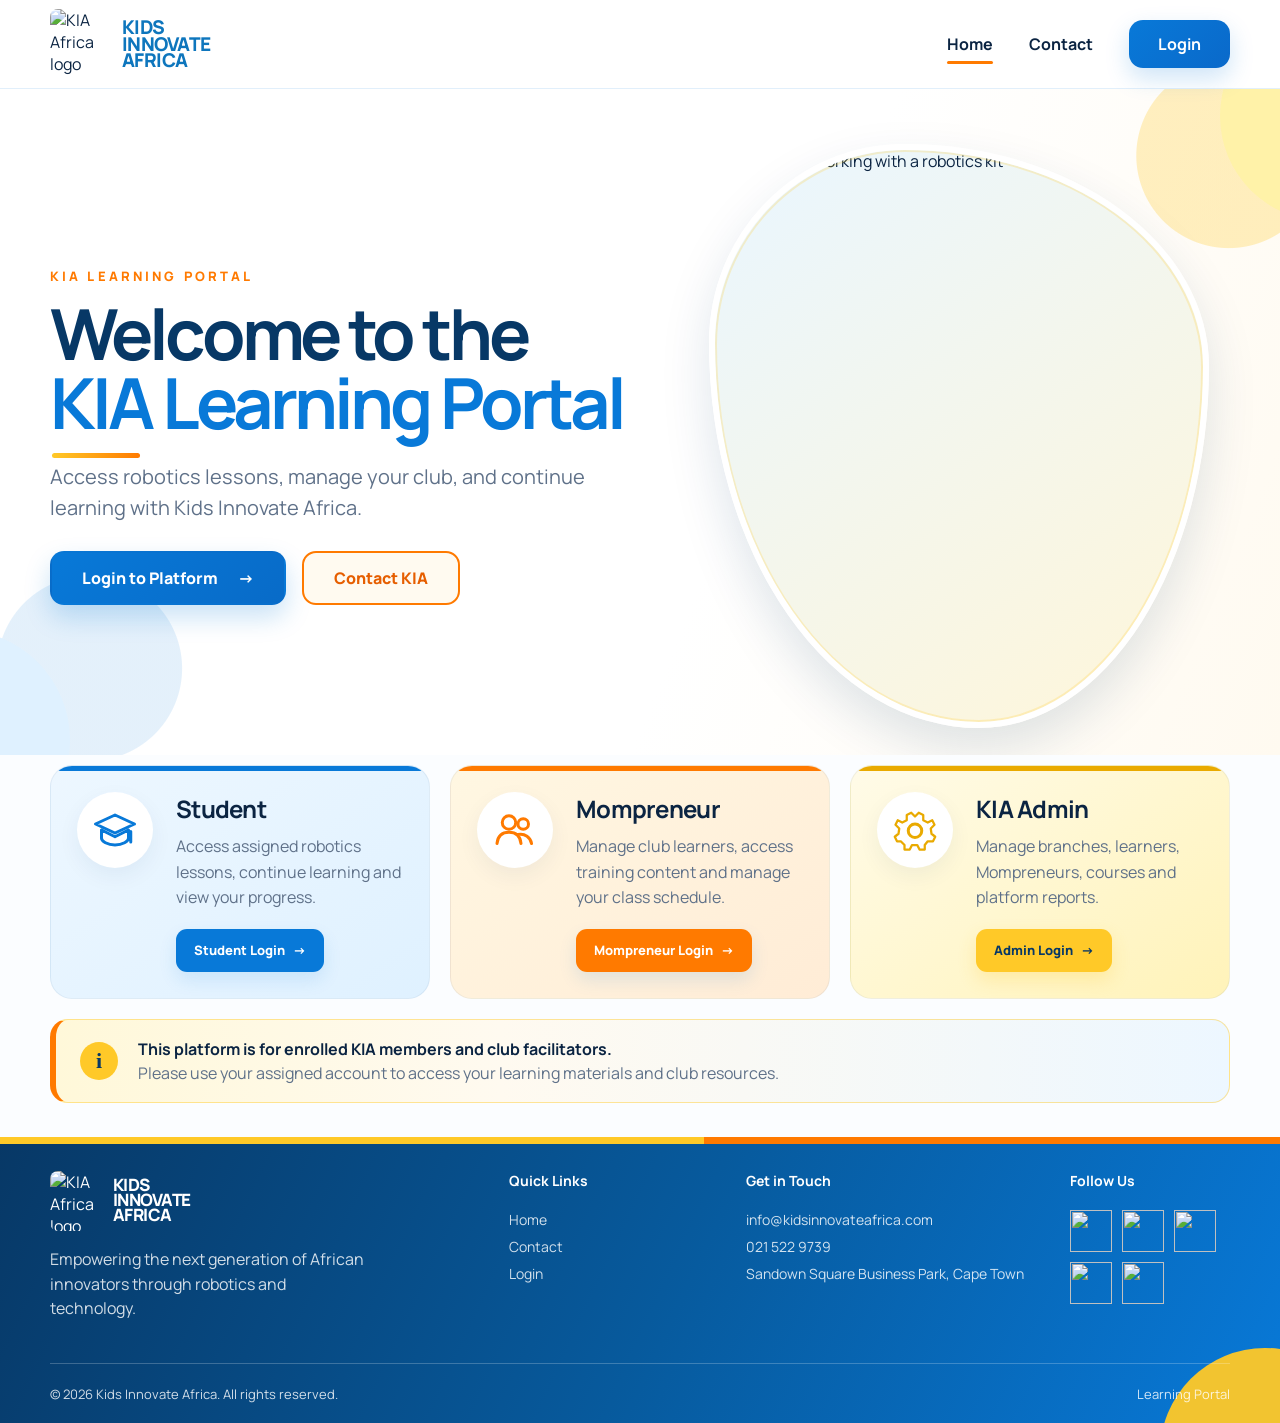
==== index.html @ efd43984 "Initial KIA Learning Portal" ====
<!DOCTYPE html>
<html lang="en">
<head>
  <meta charset="UTF-8" />
  <meta name="viewport" content="width=device-width, initial-scale=1.0" />
  <meta name="description" content="Kids Innovate Africa Learning Portal for enrolled learners, Mompreneurs and KIA administrators." />
  <title>KIA Learning Portal</title>
  <link rel="icon" href="assets/kia-mark.png" type="image/png" />
  <link rel="preconnect" href="https://fonts.googleapis.com" />
  <link rel="preconnect" href="https://fonts.gstatic.com" crossorigin />
  <link href="https://fonts.googleapis.com/css2?family=Manrope:wght@400;500;600;700;800&display=swap" rel="stylesheet" />
  <link rel="stylesheet" href="styles.css" />
</head>
<body>
  <header class="site-header">
    <div class="container header-inner">
      <a class="brand" href="index.html" aria-label="Kids Innovate Africa Learning Portal home">
        <img src="assets/kia-mark.png" alt="KIA Africa logo" class="brand-mark" />
        <div class="brand-copy" aria-hidden="true">
          <span>KIDS</span>
          <span>INNOVATE</span>
          <span>AFRICA</span>
        </div>
      </a>

      <nav class="desktop-nav" aria-label="Primary navigation">
        <a class="active" href="index.html">Home</a>
        <a href="contact.html">Contact</a>
        <a class="nav-login" href="login.html">Login</a>
      </nav>

      <button class="menu-button" type="button" aria-label="Open menu" aria-expanded="false" aria-controls="mobile-nav">
        <span></span><span></span><span></span>
      </button>
    </div>
    <nav id="mobile-nav" class="mobile-nav" aria-label="Mobile navigation">
      <a class="active" href="index.html">Home</a>
      <a href="contact.html">Contact</a>
      <a href="login.html">Login</a>
    </nav>
  </header>

  <main>
    <section class="hero">
      <div class="hero-decoration hero-decoration-left" aria-hidden="true"></div>
      <div class="hero-decoration hero-decoration-right" aria-hidden="true"></div>
      <div class="container hero-grid">
        <div class="hero-copy">
          <p class="eyebrow">KIA LEARNING PORTAL</p>
          <h1>Welcome to the<br /><span>KIA Learning Portal</span></h1>
          <p class="hero-text">Access robotics lessons, manage your club, and continue learning with Kids Innovate Africa.</p>
          <div class="hero-actions">
            <a class="button button-primary" href="login.html">Login to Platform <span aria-hidden="true">→</span></a>
            <a class="button button-secondary" href="contact.html">Contact KIA</a>
          </div>
        </div>

        <div class="hero-visual">
          <div class="bubble-frame">
            <img src="assets/robotics-student.jpg" alt="KIA learner working with a robotics kit" />
          </div>
          <span class="dot dot-orange" aria-hidden="true"></span>
          <span class="dot dot-blue" aria-hidden="true"></span>
          <span class="dot dot-yellow" aria-hidden="true"></span>
        </div>
      </div>
    </section>

    <section class="roles" aria-labelledby="roles-title">
      <div class="container">
        <h2 id="roles-title" class="sr-only">Portal user roles</h2>
        <div class="role-grid">
          <article class="role-card student-card">
            <div class="role-icon role-icon-blue" aria-hidden="true">
              <svg viewBox="0 0 64 64" role="img"><path d="M6 24 32 12l26 12-26 12L6 24Zm8 8v11c0 4 8 9 18 9s18-5 18-9V32L32 41 14 32Zm39 2v14" fill="none" stroke="currentColor" stroke-width="4" stroke-linecap="round" stroke-linejoin="round"/></svg>
            </div>
            <div class="role-content">
              <h3>Student</h3>
              <p>Access assigned robotics lessons, continue learning and view your progress.</p>
              <a class="role-login role-login-blue" href="login.html?role=student">Student Login <span aria-hidden="true">→</span></a>
            </div>
          </article>

          <article class="role-card mom-card">
            <div class="role-icon role-icon-orange" aria-hidden="true">
              <svg viewBox="0 0 64 64" role="img"><circle cx="24" cy="22" r="9" fill="none" stroke="currentColor" stroke-width="4"/><circle cx="43" cy="24" r="7" fill="none" stroke="currentColor" stroke-width="4"/><path d="M8 50c1-10 7-15 16-15s15 5 16 15M36 38c9-2 17 4 18 12" fill="none" stroke="currentColor" stroke-width="4" stroke-linecap="round"/></svg>
            </div>
            <div class="role-content">
              <h3>Mompreneur</h3>
              <p>Manage club learners, access training content and manage your class schedule.</p>
              <a class="role-login role-login-orange" href="login.html?role=mompreneur">Mompreneur Login <span aria-hidden="true">→</span></a>
            </div>
          </article>

          <article class="role-card admin-card">
            <div class="role-icon role-icon-orange" aria-hidden="true">
              <svg viewBox="0 0 64 64" role="img"><path d="M32 14 37 9l6 3v7l6 3 6-3 3 6-5 5 1 7 5 4-3 6h-7l-4 5v6h-7l-3-6h-7l-3 6h-7v-6l-5-5H8l-3-6 5-4 1-7-5-5 3-6 6 3 6-3v-7l6-3 5 5Z" fill="none" stroke="currentColor" stroke-width="3" stroke-linejoin="round"/><circle cx="32" cy="33" r="9" fill="none" stroke="currentColor" stroke-width="4"/></svg>
            </div>
            <div class="role-content">
              <h3>KIA Admin</h3>
              <p>Manage branches, learners, Mompreneurs, courses and platform reports.</p>
              <a class="role-login role-login-admin" href="login.html?role=admin">Admin Login <span aria-hidden="true">→</span></a>
            </div>
          </article>
        </div>

        <div class="member-notice">
          <div class="notice-icon" aria-hidden="true">i</div>
          <div>
            <strong>This platform is for enrolled KIA members and club facilitators.</strong>
            <p>Please use your assigned account to access your learning materials and club resources.</p>
          </div>
        </div>
      </div>
    </section>
  </main>

  <footer class="site-footer">
    <div class="container footer-main">
      <div class="footer-brand">
        <a class="brand footer-logo" href="index.html">
          <img src="assets/kia-mark.png" alt="KIA Africa logo" class="brand-mark" />
          <div class="brand-copy" aria-hidden="true"><span>KIDS</span><span>INNOVATE</span><span>AFRICA</span></div>
        </a>
        <p>Empowering the next generation of African innovators through robotics and technology.</p>
      </div>

      <div class="footer-links">
        <h3>Quick Links</h3>
        <a href="index.html">Home</a>
        <a href="contact.html">Contact</a>
        <a href="login.html">Login</a>
      </div>

      <div class="footer-contact">
        <h3>Get in Touch</h3>
        <a href="mailto:info@kidsinnovateafrica.com">info@kidsinnovateafrica.com</a>
        <a href="tel:+27215229739">021 522 9739</a>
        <span>Sandown Square Business Park, Cape Town</span>
      </div>

      <div class="footer-social">
        <h3>Follow Us</h3>
        <div class="social-row" aria-label="Social media links">
          <a href="https://za.linkedin.com/company/kids-innovate-africa" target="_blank" rel="noopener noreferrer" aria-label="Kids Innovate Africa on LinkedIn">
            <img src="assets/social-linkedin.png" alt="" />
          </a>
          <a href="https://wa.me/message/ZYOPFBRTSG5VO1" target="_blank" rel="noopener noreferrer" aria-label="Contact Kids Innovate Africa on WhatsApp">
            <img src="assets/social-whatsapp.png" alt="" />
          </a>
          <a href="https://www.instagram.com/kids_innovate_africa/" target="_blank" rel="noopener noreferrer" aria-label="Kids Innovate Africa on Instagram">
            <img src="assets/social-instagram.png" alt="" />
          </a>
          <a href="https://www.facebook.com/people/Kids-Innovate-Africa-kia/100064261230649/#" target="_blank" rel="noopener noreferrer" aria-label="Kids Innovate Africa on Facebook">
            <img src="assets/social-facebook.png" alt="" />
          </a>
          <a href="https://youtube.com/@kids-innovate-africa?si=BDtH3zlb8Wngm-6X" target="_blank" rel="noopener noreferrer" aria-label="Kids Innovate Africa on YouTube">
            <img src="assets/social-youtube.png" alt="" />
          </a>
        </div>
      </div>
    </div>
    <div class="container footer-bottom">
      <span>© 2026 Kids Innovate Africa. All rights reserved.</span>
      <span>Learning Portal</span>
    </div>
  </footer>

  <script src="script.js"></script>
</body>
</html>
---- styles.css ----
:root {
  --blue: #0879d8;
  --blue-dark: #063865;
  --blue-deep: #0b2f55;
  --blue-soft: #edf7ff;
  --yellow: #ffc928;
  --yellow-soft: #fff8dc;
  --orange: #ff7a00;
  --orange-soft: #fff0e4;
  --text: #0b2442;
  --muted: #5f7189;
  --line: #dce8f3;
  --white: #ffffff;
  --page: #fbfdff;
  --shadow: 0 14px 38px rgba(6, 56, 101, 0.10);
  --radius-lg: 28px;
  --radius-md: 22px;
}

* { box-sizing: border-box; }
html { scroll-behavior: smooth; }
body {
  margin: 0;
  font-family: "Manrope", system-ui, sans-serif;
  color: var(--text);
  background: var(--page);
  -webkit-font-smoothing: antialiased;
}
a { color: inherit; text-decoration: none; }
img { max-width: 100%; display: block; }
button, input { font: inherit; }
.container { width: min(1180px, calc(100% - 48px)); margin-inline: auto; }
.sr-only { position: absolute; width: 1px; height: 1px; padding: 0; margin: -1px; overflow: hidden; clip: rect(0, 0, 0, 0); white-space: nowrap; border: 0; }

.site-header {
  position: sticky;
  top: 0;
  z-index: 20;
  background: rgba(255,255,255,.96);
  border-bottom: 1px solid rgba(8,121,216,.12);
  backdrop-filter: blur(16px);
}
.header-inner { min-height: 88px; display: flex; align-items: center; justify-content: space-between; gap: 28px; }
.brand { display: inline-flex; align-items: center; gap: 13px; min-width: 0; }
.brand-mark { width: 59px; height: 70px; object-fit: cover; border-radius: 8px; }
.brand-copy { display: grid; line-height: .88; font-weight: 800; font-size: 19px; color: #0e76bd; letter-spacing: -.03em; }
.desktop-nav { display: flex; align-items: center; gap: 36px; font-weight: 700; }
.desktop-nav a:not(.nav-login) { position: relative; padding: 12px 0; }
.desktop-nav a:not(.nav-login)::after { content: ""; position: absolute; left: 0; right: 0; bottom: 3px; height: 3px; background: var(--blue); transform: scaleX(0); border-radius: 10px; transition: .2s ease; }
.desktop-nav a.active::after, .desktop-nav a:hover::after { transform: scaleX(1); }
.nav-login { color: white; background: var(--blue); padding: 13px 29px; border-radius: 14px; box-shadow: 0 10px 22px rgba(8,121,216,.18); }
.menu-button { display: none; width: 44px; height: 44px; border: 0; background: transparent; padding: 7px; cursor: pointer; }
.menu-button span { display: block; height: 3px; background: var(--blue); margin: 6px 0; border-radius: 10px; transition: .2s; }
.mobile-nav { display: none; }

.hero { position: relative; overflow: hidden; padding: 50px 0 18px; background: linear-gradient(110deg, #fff 0%, #fff 60%, #f6fbff 100%); }
.hero-grid { display: grid; grid-template-columns: 1.04fr .96fr; align-items: center; gap: 68px; min-height: 430px; }
.eyebrow { margin: 0 0 14px; color: var(--blue); font-size: 13px; font-weight: 800; letter-spacing: .24em; }
.hero h1, .page-hero h1, .login-message h1 { margin: 0; font-size: clamp(42px, 5.5vw, 72px); line-height: .98; letter-spacing: -.055em; color: var(--blue-dark); }
.hero h1 span, .page-hero h1 span, .login-message h1 span { color: var(--blue); }
.hero-text { max-width: 610px; font-size: 20px; line-height: 1.55; color: var(--muted); margin: 24px 0 0; }
.hero-actions { display: flex; flex-wrap: wrap; gap: 16px; margin-top: 28px; }
.button { min-height: 54px; display: inline-flex; align-items: center; justify-content: center; gap: 20px; padding: 0 30px; border-radius: 14px; font-weight: 800; border: 2px solid transparent; transition: transform .18s ease, box-shadow .18s ease, background .18s ease; cursor: pointer; }
.button:hover { transform: translateY(-2px); }
.button-primary { background: linear-gradient(135deg, var(--blue), #056bce); color: white; box-shadow: 0 12px 26px rgba(8,121,216,.22); }
.button-secondary { background: white; color: var(--blue); border-color: var(--blue); }
.hero-visual { position: relative; min-height: 390px; display: grid; place-items: center; }
.bubble-frame {
  width: 100%;
  height: 390px;
  overflow: hidden;
  position: relative;
  isolation: isolate;
  clip-path: polygon(13% 8%, 35% 2%, 54% 8%, 70% 1%, 88% 10%, 97% 27%, 94% 48%, 88% 65%, 91% 80%, 79% 94%, 59% 99%, 43% 95%, 27% 99%, 13% 90%, 6% 72%, 0 56%, 5% 38%, 5% 22%);
  background: #dfeef8;
}
.bubble-frame::after { content: ""; position: absolute; inset: 0; box-shadow: inset 0 0 0 1px rgba(255,255,255,.7); pointer-events: none; }
.bubble-frame img { width: 100%; height: 100%; object-fit: cover; object-position: 50% 42%; }
.dot { position: absolute; border-radius: 50%; z-index: -1; }
.dot-orange { width: 44px; height: 44px; background: #ffd0a7; left: -18px; top: 60px; }
.dot-blue { width: 80px; height: 80px; background: #eef7ff; left: -72px; bottom: 26px; }
.dot-yellow { width: 190px; height: 190px; background: #fff2a8; right: -130px; top: -72px; }
.hero-decoration { position: absolute; border-radius: 50%; pointer-events: none; }
.hero-decoration-left { width: 220px; height: 220px; background: #dff1ff; left: -150px; bottom: -95px; }
.hero-decoration-right { width: 210px; height: 210px; background: #fff2a8; right: -150px; top: -78px; }

.roles { padding: 10px 0 34px; }
.role-grid { display: grid; grid-template-columns: repeat(3, 1fr); gap: 18px; }
.role-card { min-height: 160px; border-radius: var(--radius-md); padding: 28px; display: flex; align-items: center; gap: 23px; border: 1px solid rgba(8,121,216,.04); }
.student-card { background: linear-gradient(135deg, #eff8ff, #e7f4ff); }
.mom-card { background: linear-gradient(135deg, #fff8e6, #fff1dc); }
.admin-card { background: linear-gradient(135deg, #fff4ec, #fff0e5); }
.role-icon { flex: 0 0 90px; width: 90px; height: 90px; border-radius: 50%; display: grid; place-items: center; background: white; box-shadow: 0 8px 22px rgba(6,56,101,.06); }
.role-icon svg { width: 48px; height: 48px; }
.role-icon-blue { color: var(--blue); }
.role-icon-orange { color: var(--orange); }
.role-card h3 { margin: 0 0 9px; font-size: 24px; letter-spacing: -.03em; }
.role-card p { margin: 0; color: var(--muted); line-height: 1.6; }
.member-notice { margin-top: 20px; padding: 18px 24px; display: flex; gap: 20px; align-items: center; background: linear-gradient(90deg, #edf8ff, #f7fbff); border-radius: 18px; border: 1px solid #e2eff9; }
.notice-icon { flex: 0 0 38px; width: 38px; height: 38px; border-radius: 50%; display: grid; place-items: center; background: var(--blue); color: white; font-weight: 800; font-family: Georgia, serif; font-size: 22px; }
.member-notice strong { display: block; margin-bottom: 2px; }
.member-notice p { margin: 0; color: var(--muted); }

.site-footer { border-top: 1px solid var(--line); background: white; }
.footer-main { display: grid; grid-template-columns: 1.7fr .8fr 1.15fr .65fr; gap: 40px; padding: 34px 0 26px; }
.footer-brand p { max-width: 320px; color: var(--muted); line-height: 1.55; }
.footer-logo .brand-mark { width: 50px; height: 60px; }
.footer-logo .brand-copy { font-size: 17px; }
.site-footer h3 { font-size: 14px; margin: 0 0 12px; color: var(--blue-dark); }
.footer-links, .footer-contact, .footer-social { display: flex; flex-direction: column; gap: 8px; color: var(--muted); font-size: 14px; }
.footer-links a:hover, .footer-contact a:hover { color: var(--blue); }
.social-row { display: flex; align-items: center; gap: 10px; flex-wrap: wrap; }
.social-row a {
  width: 42px;
  height: 42px;
  border-radius: 50%;
  display: grid;
  place-items: center;
  background: transparent;
  transition: transform .18s ease, opacity .18s ease;
}
.social-row a:hover { transform: translateY(-2px); opacity: .9; }
.social-row img { width: 42px; height: 42px; display: block; object-fit: contain; }
.footer-bottom { min-height: 60px; border-top: 1px solid var(--line); display: flex; align-items: center; justify-content: space-between; gap: 18px; color: #6d7f93; font-size: 13px; }
.simple-footer { margin-top: 60px; }

.page-main { min-height: calc(100vh - 230px); }
.page-hero { padding: 72px 0 28px; text-align: center; }
.page-hero h1 { font-size: clamp(44px, 6vw, 70px); }
.page-hero p:last-child { max-width: 650px; margin: 22px auto 0; color: var(--muted); font-size: 18px; line-height: 1.6; }
.contact-grid { display: grid; grid-template-columns: repeat(3, 1fr); gap: 20px; padding-top: 20px; }
.contact-card { padding: 30px; border-radius: 22px; background: white; border: 1px solid var(--line); box-shadow: 0 12px 30px rgba(6,56,101,.05); }
.contact-kicker { display: inline-flex; padding: 6px 10px; border-radius: 999px; background: var(--blue-soft); color: var(--blue); font-size: 12px; font-weight: 800; text-transform: uppercase; letter-spacing: .08em; }
.contact-card h2 { margin: 15px 0 8px; font-size: 22px; }
.contact-card p { color: var(--muted); line-height: 1.65; min-height: 54px; }
.contact-card a { color: var(--blue); font-weight: 800; }
.contact-note { margin-top: 24px; background: linear-gradient(135deg, #edf8ff, #fff8e7); border-radius: 24px; padding: 28px; }
.contact-note p { color: var(--muted); max-width: 760px; line-height: 1.6; }
.contact-note .button { margin-top: 5px; }

.login-body { background: linear-gradient(135deg, #f8fcff, #fffaf0); }
.login-main { min-height: calc(100vh - 148px); display: grid; place-items: center; padding: 60px 24px; }
.login-shell { width: min(1080px, 100%); display: grid; grid-template-columns: 1fr .82fr; overflow: hidden; background: white; border-radius: 30px; box-shadow: var(--shadow); border: 1px solid rgba(8,121,216,.08); }
.login-message { padding: 58px; background: linear-gradient(145deg, #eaf7ff, #fff7df); display: flex; flex-direction: column; justify-content: center; }
.login-message h1 { font-size: clamp(38px, 4.5vw, 58px); }
.login-message > p:not(.eyebrow) { color: var(--muted); line-height: 1.65; font-size: 17px; }
.mini-role-list { display: flex; flex-wrap: wrap; gap: 9px; margin-top: 22px; }
.mini-role-list span { padding: 9px 13px; border-radius: 999px; background: white; color: var(--blue-dark); font-size: 12px; font-weight: 800; border: 1px solid rgba(8,121,216,.1); }
.login-panel { padding: 58px; }
.login-panel h2 { margin: 0; font-size: 30px; letter-spacing: -.04em; }
.login-panel > p { color: var(--muted); line-height: 1.5; }
.login-panel form { margin-top: 28px; }
.login-panel label:not(.checkbox-label) { display: block; margin: 18px 0 7px; font-size: 13px; font-weight: 800; }
.login-panel input[type="text"], .login-panel input[type="password"] { width: 100%; min-height: 52px; border: 1px solid #cfdeec; border-radius: 12px; padding: 0 15px; color: var(--text); background: #fbfdff; outline: none; }
.login-panel input:focus { border-color: var(--blue); box-shadow: 0 0 0 3px rgba(8,121,216,.1); }
.password-wrap { position: relative; }
.password-wrap input { padding-right: 70px !important; }
.password-toggle { position: absolute; right: 10px; top: 50%; transform: translateY(-50%); border: 0; background: transparent; color: var(--blue); font-weight: 800; cursor: pointer; }
.form-row { display: flex; justify-content: space-between; align-items: center; gap: 15px; margin: 16px 0 22px; font-size: 13px; }
.checkbox-label { display: flex; align-items: center; gap: 7px; color: var(--muted); }
.form-row a { color: var(--blue); font-weight: 800; }
.login-submit { width: 100%; border: 0; }
.form-message { min-height: 21px; font-size: 13px; color: var(--muted); margin: 13px 0 0; }

@media (max-width: 980px) {
  .container { width: min(100% - 34px, 1180px); }
  .desktop-nav { display: none; }
  .menu-button { display: block; }
  .mobile-nav { background: white; padding: 0 17px; max-height: 0; overflow: hidden; transition: max-height .25s ease, padding .25s ease; }
  .mobile-nav.open { max-height: 240px; padding: 10px 17px 18px; border-top: 1px solid var(--line); }
  .mobile-nav a { display: block; padding: 12px 8px; font-weight: 700; border-radius: 10px; }
  .mobile-nav a.active { color: var(--blue); background: var(--blue-soft); }
  .hero { padding-top: 34px; }
  .hero-grid { grid-template-columns: 1fr; gap: 28px; min-height: auto; }
  .hero-copy { max-width: 760px; }
  .hero-visual { min-height: 340px; }
  .bubble-frame { height: 340px; max-width: 700px; }
  .role-grid { grid-template-columns: 1fr; }
  .role-card { min-height: auto; }
  .footer-main { grid-template-columns: 1.4fr 1fr; }
  .contact-grid { grid-template-columns: 1fr; }
  .contact-card p { min-height: 0; }
  .login-shell { grid-template-columns: 1fr; }
  .login-message, .login-panel { padding: 42px; }
}

@media (max-width: 640px) {
  .container { width: min(100% - 26px, 1180px); }
  .header-inner { min-height: 76px; }
  .brand-mark { width: 44px; height: 56px; }
  .brand-copy { font-size: 15px; }
  .hero { padding-top: 25px; }
  .hero-grid { gap: 22px; }
  .eyebrow { font-size: 11px; letter-spacing: .19em; }
  .hero h1 { font-size: clamp(39px, 12vw, 57px); }
  .hero-text { font-size: 16px; margin-top: 17px; }
  .hero-actions { margin-top: 22px; display: grid; grid-template-columns: 1fr; }
  .button { width: 100%; }
  .hero-visual { min-height: 285px; }
  .bubble-frame { height: 285px; clip-path: polygon(10% 4%, 37% 1%, 57% 7%, 78% 2%, 94% 18%, 99% 43%, 91% 62%, 94% 81%, 76% 97%, 52% 94%, 33% 99%, 13% 90%, 3% 70%, 0 47%, 5% 25%); }
  .bubble-frame img { object-position: 50% 42%; }
  .dot-orange { width: 28px; height: 28px; left: 0; top: 10px; }
  .dot-blue { width: 58px; height: 58px; left: -6px; bottom: -10px; }
  .dot-yellow { width: 105px; height: 105px; right: -55px; top: -40px; }
  .roles { padding-top: 8px; }
  .role-card { padding: 20px; align-items: flex-start; gap: 15px; border-radius: 18px; }
  .role-icon { flex-basis: 64px; width: 64px; height: 64px; }
  .role-icon svg { width: 36px; height: 36px; }
  .role-card h3 { font-size: 21px; }
  .role-card p { font-size: 14px; }
  .member-notice { align-items: flex-start; padding: 16px; font-size: 14px; }
  .footer-main { grid-template-columns: 1fr; gap: 26px; padding-top: 28px; }
  .footer-bottom { flex-direction: column; align-items: flex-start; padding: 17px 0; }
  .page-hero { padding: 48px 0 18px; text-align: left; }
  .page-hero h1 { font-size: 45px; }
  .page-hero p:last-child { font-size: 16px; margin-left: 0; }
  .contact-card { padding: 23px; }
  .login-main { padding: 28px 13px; }
  .login-message, .login-panel { padding: 28px 23px; }
  .login-message h1 { font-size: 40px; }
  .form-row { align-items: flex-start; flex-direction: column; }
}


/* v3 portal updates */
.hero-grid { grid-template-columns: .90fr 1.10fr; gap: 54px; }
.hero-visual { min-height: 455px; }
.bubble-frame {
  width: 112%;
  max-width: 680px;
  height: 455px;
  justify-self: end;
  clip-path: polygon(12% 7%, 32% 2%, 51% 7%, 68% 1%, 86% 8%, 97% 23%, 99% 42%, 92% 59%, 95% 77%, 84% 91%, 65% 98%, 47% 94%, 29% 99%, 13% 91%, 4% 76%, 0 57%, 5% 39%, 4% 22%);
}
.bubble-frame img { object-position: 50% 55%; }
.role-content { min-width: 0; flex: 1; }
.role-login {
  display: inline-flex;
  align-items: center;
  gap: 8px;
  margin-top: 16px;
  min-height: 40px;
  padding: 0 16px;
  border-radius: 10px;
  color: #fff;
  font-size: 13px;
  font-weight: 800;
  box-shadow: 0 8px 18px rgba(8,121,216,.12);
  transition: transform .18s ease, box-shadow .18s ease;
}
.role-login:hover { transform: translateY(-2px); box-shadow: 0 10px 22px rgba(8,121,216,.18); }
.role-login-blue { background: var(--blue); }
.role-login-orange { background: var(--orange); }
.role-login-admin { background: var(--blue-dark); }

.login-role-box { margin: 24px 0 4px; }
.login-role-label { display: block; margin-bottom: 9px; font-size: 12px; font-weight: 800; color: var(--muted); text-transform: uppercase; letter-spacing: .08em; }
.role-choice { display: grid; grid-template-columns: repeat(3, 1fr); gap: 8px; }
.role-choice button { min-height: 44px; border: 1px solid #cfdeec; border-radius: 11px; background: #fff; color: var(--blue-dark); font-weight: 800; cursor: pointer; transition: .18s ease; }
.role-choice button:hover { border-color: var(--blue); }
.role-choice button.active { background: var(--blue); color: #fff; border-color: var(--blue); box-shadow: 0 7px 18px rgba(8,121,216,.15); }

.portal-body { background: #f6fbff; }
.portal-main { min-height: calc(100vh - 148px); padding: 44px 0 70px; }
.portal-heading { margin-bottom: 26px; }
.portal-heading .eyebrow { margin-bottom: 8px; }
.portal-heading h1 { margin: 0; font-size: clamp(34px, 4.4vw, 56px); letter-spacing: -.05em; color: var(--blue-dark); }
.portal-heading p { color: var(--muted); max-width: 700px; line-height: 1.65; }
.dashboard-grid { display: grid; grid-template-columns: repeat(3, 1fr); gap: 18px; }
.dashboard-card { background: white; border: 1px solid var(--line); border-radius: 20px; padding: 24px; box-shadow: 0 10px 26px rgba(6,56,101,.05); }
.dashboard-card h2 { margin: 0 0 8px; font-size: 20px; }
.dashboard-card p { margin: 0; color: var(--muted); line-height: 1.55; }
.portal-badge { display: inline-flex; margin-bottom: 14px; padding: 7px 10px; border-radius: 999px; background: var(--blue-soft); color: var(--blue); font-size: 11px; font-weight: 800; text-transform: uppercase; letter-spacing: .08em; }

@media (max-width: 980px) {
  .hero-grid { grid-template-columns: 1fr; }
  .hero-visual { min-height: 430px; }
  .bubble-frame { width: 100%; max-width: 780px; height: 430px; justify-self: center; }
  .dashboard-grid { grid-template-columns: 1fr 1fr; }
}

@media (max-width: 640px) {
  .hero-visual { min-height: 360px; }
  .bubble-frame { height: 360px; width: 100%; max-width: none; }
  .bubble-frame img { object-position: 50% 58%; }
  .role-login { width: 100%; justify-content: center; }
  .role-choice { grid-template-columns: 1fr; }
  .dashboard-grid { grid-template-columns: 1fr; }
}

/* v4 visual refinement: full hero image + balanced KIA palette */
:root {
  --blue: #0879d8;
  --blue-dark: #073866;
  --yellow: #ffc928;
  --yellow-deep: #e9aa00;
  --orange: #ff7a00;
  --orange-deep: #e65e00;
}

/* Header: keep blue as the anchor, use orange/yellow as accents */
.desktop-nav a:not(.nav-login)::after { background: var(--orange); }
.nav-login {
  background: linear-gradient(135deg, var(--blue) 0%, #0a69ca 100%);
  box-shadow: 0 10px 24px rgba(8,121,216,.20);
}
.menu-button span { background: var(--orange); }
.mobile-nav a.active { color: var(--blue-dark); background: #fff5cf; }

/* Hero */
.hero {
  padding: 52px 0 24px;
  background:
    radial-gradient(circle at 7% 87%, rgba(8,121,216,.11) 0 92px, transparent 93px),
    radial-gradient(circle at 96% 10%, rgba(255,201,40,.28) 0 92px, transparent 93px),
    linear-gradient(112deg, #ffffff 0%, #fff 58%, #fffaf0 100%);
}
.hero-grid {
  grid-template-columns: 1fr .92fr;
  gap: 48px;
  min-height: 590px;
}
.eyebrow { color: var(--orange); }
.hero h1 span,
.page-hero h1 span,
.login-message h1 span { color: var(--blue); }
.hero h1 span {
  position: relative;
}
.hero h1 span::after {
  content: "";
  position: absolute;
  left: 2px;
  bottom: -8px;
  width: 88px;
  height: 5px;
  border-radius: 999px;
  background: linear-gradient(90deg, var(--yellow), var(--orange));
}
.button-primary {
  background: linear-gradient(135deg, var(--blue) 0%, #086bc8 100%);
}
.button-secondary {
  color: var(--orange-deep);
  border-color: var(--orange);
  background: #fffaf0;
}
.button-secondary:hover { background: #fff2d9; }

/* Full portrait image: preserve the original aspect ratio so the robot is not cropped out */
.hero-visual {
  min-height: 590px;
  display: grid;
  place-items: center;
}
.bubble-frame {
  width: min(100%, 500px);
  max-width: 500px;
  height: auto;
  aspect-ratio: 952 / 1112;
  justify-self: center;
  overflow: hidden;
  clip-path: none;
  border-radius: 39% 61% 46% 54% / 34% 38% 62% 66%;
  background: linear-gradient(145deg, #e9f6ff, #fff6d9);
  box-shadow: 0 22px 50px rgba(7,56,102,.13);
  border: 6px solid #fff;
}
.bubble-frame::after {
  box-shadow: inset 0 0 0 2px rgba(255,201,40,.22);
  border-radius: inherit;
}
.bubble-frame img {
  width: 100%;
  height: 100%;
  object-fit: cover;
  object-position: center center;
}
.dot-orange {
  width: 52px;
  height: 52px;
  background: rgba(255,122,0,.26);
  left: -8px;
  top: 78px;
}
.dot-blue {
  width: 74px;
  height: 74px;
  background: rgba(8,121,216,.12);
  left: -38px;
  bottom: 34px;
}
.dot-yellow {
  width: 155px;
  height: 155px;
  background: rgba(255,201,40,.38);
  right: -70px;
  top: -38px;
}

/* Role cards: each KIA colour has an obvious job */
.role-grid { gap: 20px; }
.role-card {
  min-height: 190px;
  padding: 26px;
  align-items: flex-start;
  border: 1px solid rgba(7,56,102,.06);
  position: relative;
  overflow: hidden;
}
.role-card::before {
  content: "";
  position: absolute;
  inset: 0 0 auto 0;
  height: 5px;
}
.student-card {
  background: linear-gradient(145deg, #edf7ff, #dff1ff);
}
.student-card::before { background: var(--blue); }
.mom-card {
  background: linear-gradient(145deg, #fff7e2, #ffecd6);
}
.mom-card::before { background: var(--orange); }
.admin-card {
  background: linear-gradient(145deg, #fffbe8, #fff3b9);
}
.admin-card::before { background: var(--yellow-deep); }
.role-icon {
  flex: 0 0 76px;
  width: 76px;
  height: 76px;
}
.admin-card .role-icon { color: var(--yellow-deep); }
.role-login {
  margin-top: 18px;
  min-height: 43px;
  padding: 0 18px;
  border-radius: 11px;
}
.role-login-blue { background: var(--blue); }
.role-login-orange { background: var(--orange); }
.role-login-admin {
  background: var(--yellow);
  color: var(--blue-dark);
  box-shadow: 0 8px 18px rgba(255,201,40,.24);
}

/* Notice uses yellow + blue rather than another plain blue strip */
.member-notice {
  background: linear-gradient(90deg, #fff8d9 0%, #fffaf0 38%, #edf7ff 100%);
  border: 1px solid rgba(255,201,40,.45);
  border-left: 6px solid var(--orange);
}
.notice-icon {
  background: var(--yellow);
  color: var(--blue-dark);
}

/* Footer: strong KIA blue base with orange/yellow highlights */
.site-footer {
  position: relative;
  overflow: hidden;
  border-top: 0;
  background: linear-gradient(115deg, #073866 0%, #075a9d 52%, #0879d8 100%);
  color: #fff;
}
.site-footer::before {
  content: "";
  position: absolute;
  left: 0;
  right: 0;
  top: 0;
  height: 7px;
  background: linear-gradient(90deg, var(--yellow) 0 55%, var(--orange) 55% 100%);
}
.site-footer::after {
  content: "";
  position: absolute;
  width: 210px;
  height: 210px;
  right: -90px;
  bottom: -135px;
  border-radius: 50%;
  background: var(--yellow);
  opacity: .95;
}
.footer-main,
.footer-bottom { position: relative; z-index: 1; }
.footer-brand p,
.footer-links,
.footer-contact,
.footer-social,
.footer-bottom { color: rgba(255,255,255,.82); }
.site-footer h3 { color: #fff; }
.footer-links a:hover,
.footer-contact a:hover { color: var(--yellow); }
.social-row a {
  background: transparent;
  color: inherit;
}
.footer-bottom { border-top: 1px solid rgba(255,255,255,.22); }
.footer-logo .brand-copy { color: #fff; }
.simple-footer { background: linear-gradient(115deg, #073866, #0879d8); }

/* Login and portal pages share the full palette */
.login-body { background: linear-gradient(135deg, #edf7ff 0%, #fff9e5 52%, #fff0e4 100%); }
.login-message { background: linear-gradient(145deg, #eaf7ff 0%, #fff7cf 55%, #fff0e4 100%); }
.mini-role-list span:nth-child(2) { border-color: rgba(255,122,0,.25); color: var(--orange-deep); }
.mini-role-list span:nth-child(3) { border-color: rgba(255,201,40,.5); background: #fff9dd; }
.role-choice button[data-role-choice="student"].active { background: var(--blue); border-color: var(--blue); }
.role-choice button[data-role-choice="mompreneur"].active { background: var(--orange); border-color: var(--orange); }
.role-choice button[data-role-choice="admin"].active { background: var(--yellow); color: var(--blue-dark); border-color: var(--yellow); }
.portal-body { background: linear-gradient(180deg, #f8fcff, #fffaf0); }
.dashboard-card:nth-child(3n+1) { border-top: 4px solid var(--blue); }
.dashboard-card:nth-child(3n+2) { border-top: 4px solid var(--orange); }
.dashboard-card:nth-child(3n+3) { border-top: 4px solid var(--yellow); }

@media (max-width: 980px) {
  .hero-grid { grid-template-columns: 1fr; min-height: auto; }
  .hero-visual { min-height: 560px; }
  .bubble-frame {
    width: min(86vw, 490px);
    max-width: 490px;
    aspect-ratio: 952 / 1112;
    height: auto;
  }
}

@media (max-width: 640px) {
  .hero { padding-top: 28px; }
  .hero-visual { min-height: 470px; }
  .bubble-frame {
    width: min(92vw, 400px);
    max-width: 400px;
    height: auto;
    aspect-ratio: 952 / 1112;
    border-radius: 34% 66% 43% 57% / 31% 35% 65% 69%;
  }
  .bubble-frame img { object-position: center center; }
  .role-card { min-height: auto; }
  .site-footer::after { width: 135px; height: 135px; right: -70px; bottom: -80px; }
}
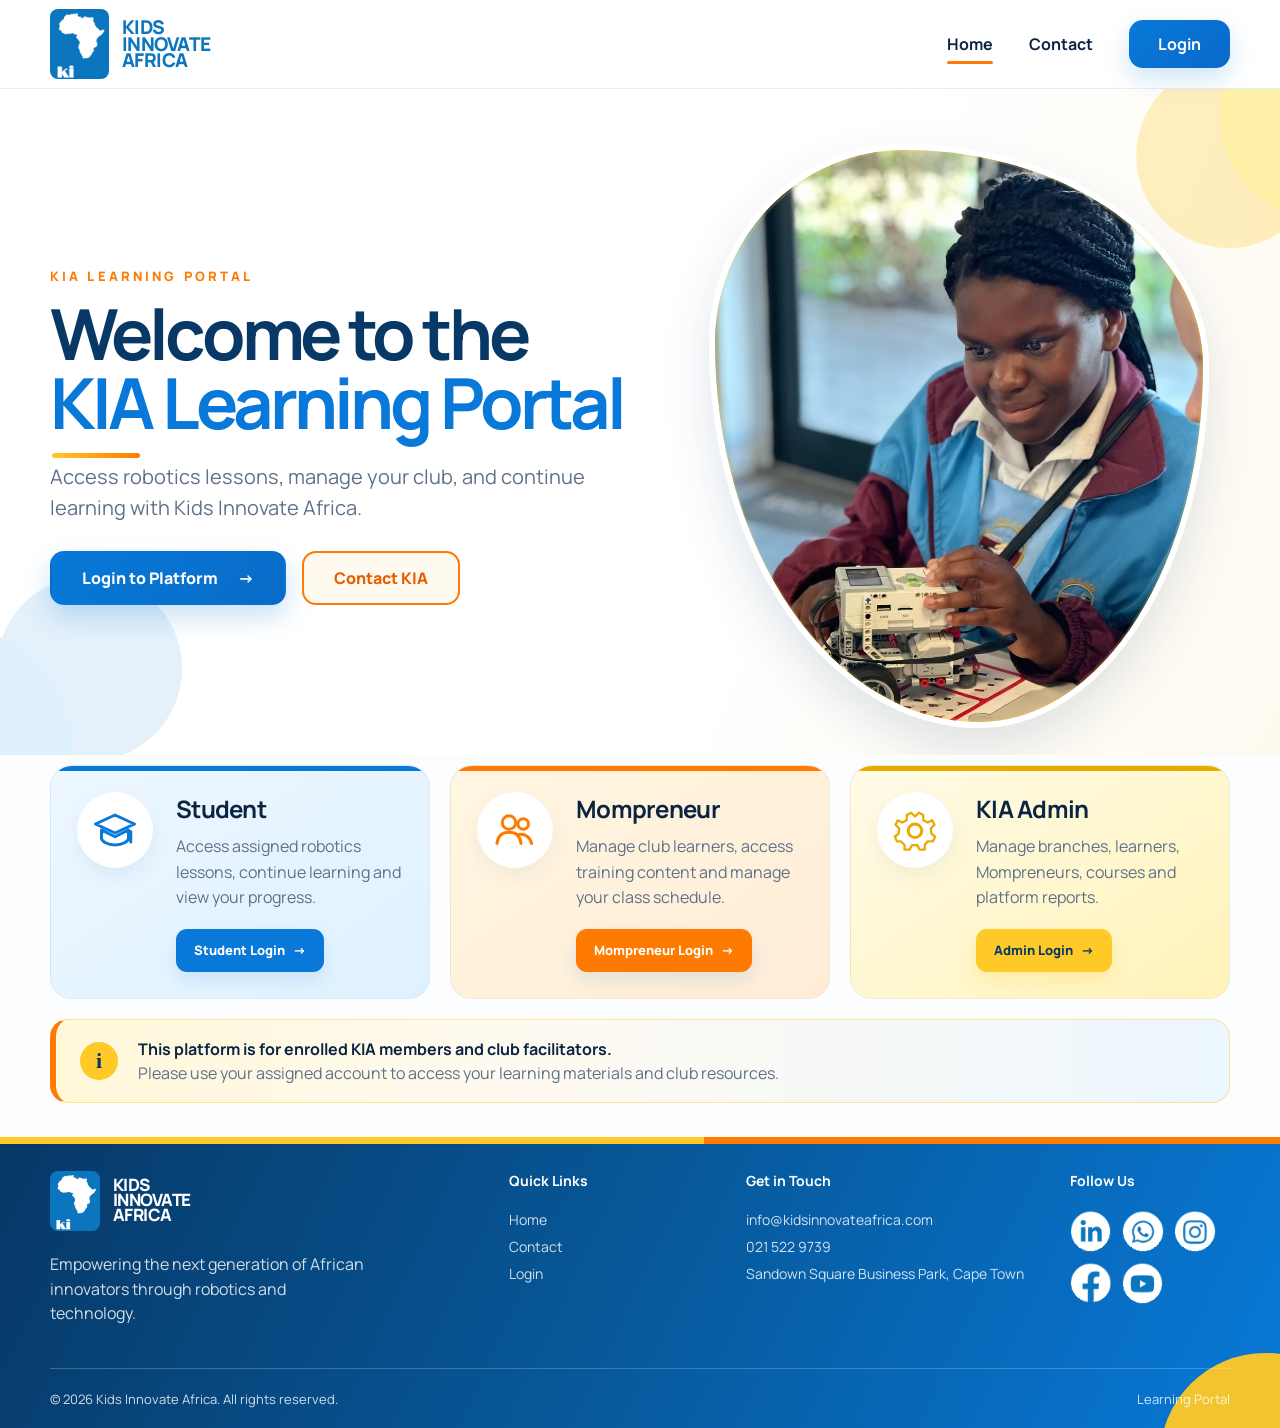
==== commit 851e523c: "Fix mobile layout and asset paths" ====
--- a/index.html
+++ b/index.html
@@ -5,7 +5,7 @@
   <meta name="viewport" content="width=device-width, initial-scale=1.0" />
   <meta name="description" content="Kids Innovate Africa Learning Portal for enrolled learners, Mompreneurs and KIA administrators." />
   <title>KIA Learning Portal</title>
-  <link rel="icon" href="assets/kia-mark.png" type="image/png" />
+  <link rel="icon" href="Assets/kia-mark.png" type="image/png" />
   <link rel="preconnect" href="https://fonts.googleapis.com" />
   <link rel="preconnect" href="https://fonts.gstatic.com" crossorigin />
   <link href="https://fonts.googleapis.com/css2?family=Manrope:wght@400;500;600;700;800&display=swap" rel="stylesheet" />
@@ -15,7 +15,7 @@
   <header class="site-header">
     <div class="container header-inner">
       <a class="brand" href="index.html" aria-label="Kids Innovate Africa Learning Portal home">
-        <img src="assets/kia-mark.png" alt="KIA Africa logo" class="brand-mark" />
+        <img src="Assets/kia-mark.png" alt="KIA Africa logo" class="brand-mark" />
         <div class="brand-copy" aria-hidden="true">
           <span>KIDS</span>
           <span>INNOVATE</span>
@@ -57,7 +57,7 @@
 
         <div class="hero-visual">
           <div class="bubble-frame">
-            <img src="assets/robotics-student.jpg" alt="KIA learner working with a robotics kit" />
+            <img src="Assets/robotics-student.jpg" alt="KIA learner working with a robotics kit" />
           </div>
           <span class="dot dot-orange" aria-hidden="true"></span>
           <span class="dot dot-blue" aria-hidden="true"></span>
@@ -119,7 +119,7 @@
     <div class="container footer-main">
       <div class="footer-brand">
         <a class="brand footer-logo" href="index.html">
-          <img src="assets/kia-mark.png" alt="KIA Africa logo" class="brand-mark" />
+          <img src="Assets/kia-mark.png" alt="KIA Africa logo" class="brand-mark" />
           <div class="brand-copy" aria-hidden="true"><span>KIDS</span><span>INNOVATE</span><span>AFRICA</span></div>
         </a>
         <p>Empowering the next generation of African innovators through robotics and technology.</p>
@@ -143,19 +143,19 @@
         <h3>Follow Us</h3>
         <div class="social-row" aria-label="Social media links">
           <a href="https://za.linkedin.com/company/kids-innovate-africa" target="_blank" rel="noopener noreferrer" aria-label="Kids Innovate Africa on LinkedIn">
-            <img src="assets/social-linkedin.png" alt="" />
+            <img src="Assets/social-linkedin.png" alt="" />
           </a>
           <a href="https://wa.me/message/ZYOPFBRTSG5VO1" target="_blank" rel="noopener noreferrer" aria-label="Contact Kids Innovate Africa on WhatsApp">
-            <img src="assets/social-whatsapp.png" alt="" />
+            <img src="Assets/social-whatsapp.png" alt="" />
           </a>
           <a href="https://www.instagram.com/kids_innovate_africa/" target="_blank" rel="noopener noreferrer" aria-label="Kids Innovate Africa on Instagram">
-            <img src="assets/social-instagram.png" alt="" />
+            <img src="Assets/social-instagram.png" alt="" />
           </a>
           <a href="https://www.facebook.com/people/Kids-Innovate-Africa-kia/100064261230649/#" target="_blank" rel="noopener noreferrer" aria-label="Kids Innovate Africa on Facebook">
-            <img src="assets/social-facebook.png" alt="" />
+            <img src="Assets/social-facebook.png" alt="" />
           </a>
           <a href="https://youtube.com/@kids-innovate-africa?si=BDtH3zlb8Wngm-6X" target="_blank" rel="noopener noreferrer" aria-label="Kids Innovate Africa on YouTube">
-            <img src="assets/social-youtube.png" alt="" />
+            <img src="Assets/social-youtube.png" alt="" />
           </a>
         </div>
       </div>
--- a/styles.css
+++ b/styles.css
@@ -541,3 +541,380 @@
   .role-card { min-height: auto; }
   .site-footer::after { width: 135px; height: 135px; right: -70px; bottom: -80px; }
 }
+
+/* v6 MOBILE-ONLY repair — desktop styles above are intentionally untouched */
+@media (max-width: 640px) {
+  html, body {
+    max-width: 100%;
+    overflow-x: hidden;
+  }
+
+  .container {
+    width: calc(100% - 32px);
+    max-width: none;
+  }
+
+  /* Header */
+  .header-inner {
+    min-height: 74px;
+    gap: 12px;
+  }
+
+  .brand {
+    gap: 9px;
+    max-width: calc(100% - 62px);
+  }
+
+  .brand-mark {
+    width: 46px;
+    height: 56px;
+    flex: 0 0 46px;
+    object-fit: contain;
+    object-position: center;
+    border-radius: 7px;
+  }
+
+  .brand-copy {
+    font-size: 14px;
+    line-height: .9;
+    white-space: nowrap;
+  }
+
+  .menu-button {
+    flex: 0 0 46px;
+    width: 46px;
+    height: 46px;
+    padding: 7px;
+  }
+
+  .mobile-nav,
+  .mobile-nav.open {
+    width: 100%;
+  }
+
+  /* Hero */
+  .hero {
+    padding: 28px 0 24px;
+  }
+
+  .hero-grid {
+    display: flex;
+    flex-direction: column;
+    gap: 28px;
+    min-height: 0;
+  }
+
+  .hero-copy {
+    width: 100%;
+    max-width: none;
+  }
+
+  .eyebrow {
+    margin-bottom: 12px;
+    font-size: 10.5px;
+    line-height: 1.3;
+    letter-spacing: .18em;
+  }
+
+  .hero h1 {
+    font-size: clamp(38px, 11.2vw, 48px);
+    line-height: 1.02;
+    letter-spacing: -.045em;
+  }
+
+  .hero h1 span::after {
+    bottom: -10px;
+    width: 82px;
+    height: 4px;
+  }
+
+  .hero-text {
+    margin-top: 25px;
+    font-size: 16px;
+    line-height: 1.55;
+  }
+
+  .hero-actions {
+    display: grid;
+    grid-template-columns: 1fr;
+    gap: 12px;
+    margin-top: 22px;
+  }
+
+  .button {
+    width: 100%;
+    min-height: 54px;
+    padding-inline: 20px;
+    border-radius: 13px;
+  }
+
+  .hero-visual {
+    width: 100%;
+    min-height: 0;
+    margin: 0;
+    padding: 0 4px 6px;
+  }
+
+  .bubble-frame {
+    width: min(100%, 390px);
+    max-width: 390px;
+    height: auto;
+    aspect-ratio: 952 / 1112;
+    margin-inline: auto;
+    border-width: 5px;
+    border-radius: 31% 69% 40% 60% / 28% 34% 66% 72%;
+  }
+
+  .bubble-frame img {
+    width: 100%;
+    height: 100%;
+    object-fit: contain;
+    object-position: center;
+    background: #f7fbff;
+  }
+
+  .dot-orange {
+    width: 30px;
+    height: 30px;
+    left: 8px;
+    top: 22px;
+  }
+
+  .dot-blue {
+    width: 56px;
+    height: 56px;
+    left: -10px;
+    bottom: 2px;
+  }
+
+  .dot-yellow {
+    width: 110px;
+    height: 110px;
+    right: -48px;
+    top: -30px;
+  }
+
+  .hero-decoration-left {
+    width: 150px;
+    height: 150px;
+    left: -105px;
+    bottom: -45px;
+  }
+
+  .hero-decoration-right {
+    width: 130px;
+    height: 130px;
+    right: -88px;
+    top: -25px;
+  }
+
+  /* Role cards */
+  .roles {
+    padding: 14px 0 28px;
+  }
+
+  .role-grid {
+    grid-template-columns: 1fr;
+    gap: 14px;
+  }
+
+  .role-card {
+    width: 100%;
+    min-width: 0;
+    min-height: 0;
+    padding: 20px;
+    gap: 15px;
+    align-items: flex-start;
+    border-radius: 18px;
+  }
+
+  .role-icon {
+    flex: 0 0 62px;
+    width: 62px;
+    height: 62px;
+  }
+
+  .role-icon svg {
+    width: 34px;
+    height: 34px;
+  }
+
+  .role-content {
+    min-width: 0;
+    width: 100%;
+  }
+
+  .role-card h3 {
+    font-size: 20px;
+    line-height: 1.2;
+    margin-bottom: 7px;
+  }
+
+  .role-card p {
+    font-size: 14px;
+    line-height: 1.55;
+  }
+
+  .role-login {
+    width: 100%;
+    min-height: 46px;
+    margin-top: 15px;
+    justify-content: center;
+    padding: 0 14px;
+  }
+
+  .member-notice {
+    margin-top: 16px;
+    padding: 15px 16px;
+    gap: 13px;
+    align-items: flex-start;
+    border-radius: 15px;
+  }
+
+  .notice-icon {
+    flex-basis: 32px;
+    width: 32px;
+    height: 32px;
+    font-size: 18px;
+  }
+
+  .member-notice strong,
+  .member-notice p {
+    font-size: 13px;
+    line-height: 1.45;
+  }
+
+  /* Footer — compact mobile layout */
+  .footer-main {
+    display: grid;
+    grid-template-columns: 1fr;
+    gap: 22px;
+    padding: 30px 0 22px;
+  }
+
+  .footer-brand {
+    min-width: 0;
+  }
+
+  .footer-logo {
+    max-width: 100%;
+  }
+
+  .footer-logo .brand-mark {
+    width: 48px;
+    height: 58px;
+    flex-basis: 48px;
+  }
+
+  .footer-logo .brand-copy {
+    font-size: 14px;
+  }
+
+  .footer-brand p {
+    max-width: 100%;
+    margin: 14px 0 0;
+    font-size: 14px;
+    line-height: 1.55;
+  }
+
+  .site-footer h3 {
+    margin-bottom: 10px;
+    font-size: 15px;
+  }
+
+  .footer-links {
+    display: grid;
+    grid-template-columns: repeat(3, max-content);
+    gap: 8px 20px;
+    font-size: 14px;
+  }
+
+  .footer-links h3 {
+    grid-column: 1 / -1;
+    margin: 0 0 2px;
+  }
+
+  .footer-contact {
+    gap: 7px;
+    font-size: 13.5px;
+    line-height: 1.45;
+  }
+
+  .footer-contact a,
+  .footer-contact span {
+    overflow-wrap: anywhere;
+  }
+
+  .footer-social {
+    gap: 8px;
+  }
+
+  .social-row {
+    display: flex;
+    flex-wrap: nowrap;
+    gap: 10px;
+    overflow: visible;
+  }
+
+  .social-row a,
+  .social-row img {
+    width: 40px;
+    height: 40px;
+    flex: 0 0 40px;
+  }
+
+  .footer-bottom {
+    min-height: 0;
+    padding: 16px 0 20px;
+    flex-direction: column;
+    align-items: flex-start;
+    gap: 5px;
+    font-size: 12px;
+    line-height: 1.4;
+  }
+
+  .site-footer::after {
+    width: 110px;
+    height: 110px;
+    right: -62px;
+    bottom: -70px;
+  }
+
+  /* Keep other pages usable on phones without affecting desktop */
+  .page-main,
+  .portal-main {
+    overflow-x: hidden;
+  }
+
+  .page-hero {
+    padding-top: 42px;
+  }
+
+  .page-hero h1,
+  .portal-heading h1 {
+    font-size: clamp(36px, 10vw, 46px);
+  }
+
+  .contact-grid,
+  .dashboard-grid {
+    grid-template-columns: 1fr;
+  }
+
+  .login-main {
+    padding: 24px 16px 36px;
+  }
+
+  .login-shell {
+    width: 100%;
+    border-radius: 22px;
+  }
+
+  .login-message,
+  .login-panel {
+    padding: 26px 20px;
+  }
+
+  .login-message h1 {
+    font-size: 38px;
+  }
+}
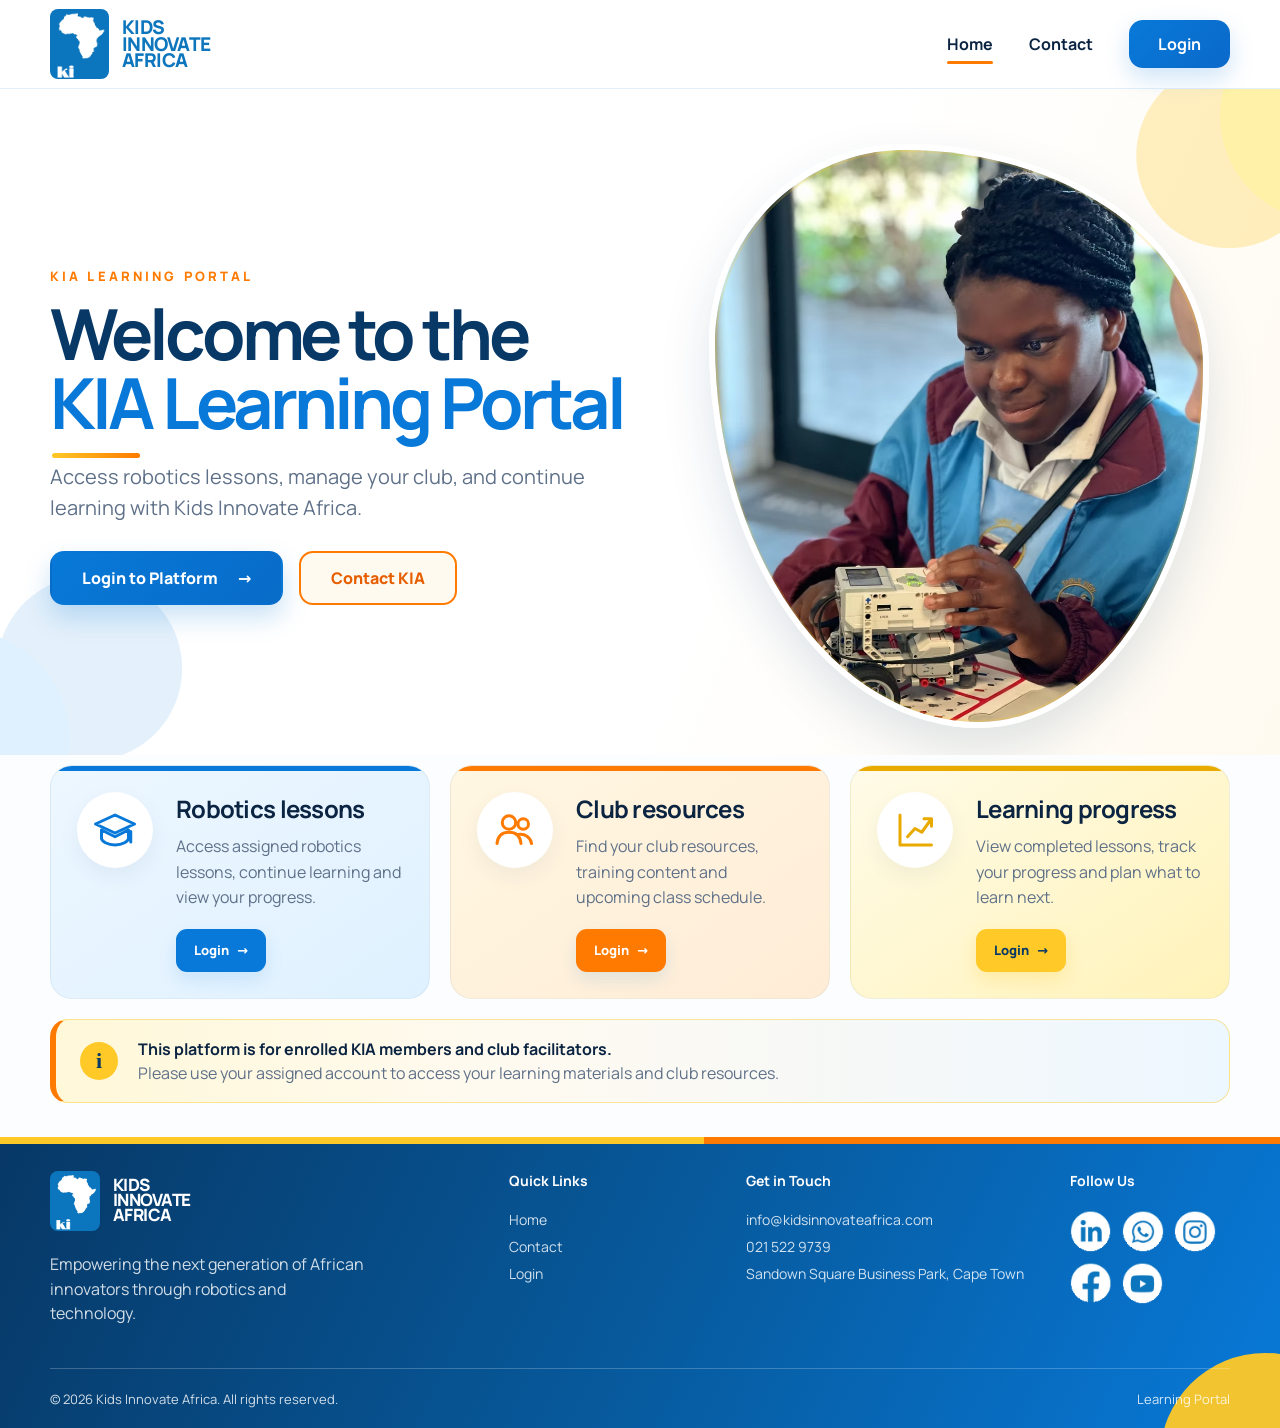
==== commit 23a18ac6: "Clean up KIA portal and improve frontend security" ====
--- a/index.html
+++ b/index.html
@@ -1,16 +1,22 @@
-<!DOCTYPE html>
+<!doctype html>
 <html lang="en">
+
 <head>
+  <meta name="referrer" content="no-referrer" />
+  <meta http-equiv="Content-Security-Policy"
+    content="default-src 'self'; script-src 'self'; style-src 'self' 'unsafe-inline'; img-src 'self' blob: data: https:; media-src 'self' blob: https:; frame-src https: blob:; connect-src https:; object-src 'none'; base-uri 'none'; form-action 'none'" />
+  <script src="portal-security.js" defer></script>
+
   <meta charset="UTF-8" />
   <meta name="viewport" content="width=device-width, initial-scale=1.0" />
-  <meta name="description" content="Kids Innovate Africa Learning Portal for enrolled learners, Mompreneurs and KIA administrators." />
+  <meta name="description"
+    content="Access robotics lessons, learning resources and club activities with the Kids Innovate Africa Learning Portal." />
   <title>KIA Learning Portal</title>
   <link rel="icon" href="Assets/kia-mark.png" type="image/png" />
-  <link rel="preconnect" href="https://fonts.googleapis.com" />
-  <link rel="preconnect" href="https://fonts.gstatic.com" crossorigin />
-  <link href="https://fonts.googleapis.com/css2?family=Manrope:wght@400;500;600;700;800&display=swap" rel="stylesheet" />
   <link rel="stylesheet" href="styles.css" />
+  <script src="portal-store.js" defer></script>
 </head>
+
 <body>
   <header class="site-header">
     <div class="container header-inner">
@@ -48,7 +54,10 @@
         <div class="hero-copy">
           <p class="eyebrow">KIA LEARNING PORTAL</p>
           <h1>Welcome to the<br /><span>KIA Learning Portal</span></h1>
-          <p class="hero-text">Access robotics lessons, manage your club, and continue learning with Kids Innovate Africa.</p>
+          <p class="hero-text">
+            Access robotics lessons, manage your club, and continue learning with Kids Innovate
+            Africa.
+          </p>
           <div class="hero-actions">
             <a class="button button-primary" href="login.html">Login to Platform <span aria-hidden="true">→</span></a>
             <a class="button button-secondary" href="contact.html">Contact KIA</a>
@@ -68,38 +77,49 @@
 
     <section class="roles" aria-labelledby="roles-title">
       <div class="container">
-        <h2 id="roles-title" class="sr-only">Portal user roles</h2>
+        <h2 id="roles-title" class="sr-only">Explore your learning portal</h2>
         <div class="role-grid">
           <article class="role-card student-card">
             <div class="role-icon role-icon-blue" aria-hidden="true">
-              <svg viewBox="0 0 64 64" role="img"><path d="M6 24 32 12l26 12-26 12L6 24Zm8 8v11c0 4 8 9 18 9s18-5 18-9V32L32 41 14 32Zm39 2v14" fill="none" stroke="currentColor" stroke-width="4" stroke-linecap="round" stroke-linejoin="round"/></svg>
+              <svg viewBox="0 0 64 64" role="img">
+                <path d="M6 24 32 12l26 12-26 12L6 24Zm8 8v11c0 4 8 9 18 9s18-5 18-9V32L32 41 14 32Zm39 2v14"
+                  fill="none" stroke="currentColor" stroke-width="4" stroke-linecap="round" stroke-linejoin="round" />
+              </svg>
             </div>
             <div class="role-content">
-              <h3>Student</h3>
+              <h3>Robotics lessons</h3>
               <p>Access assigned robotics lessons, continue learning and view your progress.</p>
-              <a class="role-login role-login-blue" href="login.html?role=student">Student Login <span aria-hidden="true">→</span></a>
+              <a class="role-login role-login-blue" href="login.html">Login <span aria-hidden="true">→</span></a>
             </div>
           </article>
 
           <article class="role-card mom-card">
             <div class="role-icon role-icon-orange" aria-hidden="true">
-              <svg viewBox="0 0 64 64" role="img"><circle cx="24" cy="22" r="9" fill="none" stroke="currentColor" stroke-width="4"/><circle cx="43" cy="24" r="7" fill="none" stroke="currentColor" stroke-width="4"/><path d="M8 50c1-10 7-15 16-15s15 5 16 15M36 38c9-2 17 4 18 12" fill="none" stroke="currentColor" stroke-width="4" stroke-linecap="round"/></svg>
+              <svg viewBox="0 0 64 64" role="img">
+                <circle cx="24" cy="22" r="9" fill="none" stroke="currentColor" stroke-width="4" />
+                <circle cx="43" cy="24" r="7" fill="none" stroke="currentColor" stroke-width="4" />
+                <path d="M8 50c1-10 7-15 16-15s15 5 16 15M36 38c9-2 17 4 18 12" fill="none" stroke="currentColor"
+                  stroke-width="4" stroke-linecap="round" />
+              </svg>
             </div>
             <div class="role-content">
-              <h3>Mompreneur</h3>
-              <p>Manage club learners, access training content and manage your class schedule.</p>
-              <a class="role-login role-login-orange" href="login.html?role=mompreneur">Mompreneur Login <span aria-hidden="true">→</span></a>
+              <h3>Club resources</h3>
+              <p>Find your club resources, training content and upcoming class schedule.</p>
+              <a class="role-login role-login-orange" href="login.html">Login <span aria-hidden="true">→</span></a>
             </div>
           </article>
 
-          <article class="role-card admin-card">
+          <article class="role-card progress-card">
             <div class="role-icon role-icon-orange" aria-hidden="true">
-              <svg viewBox="0 0 64 64" role="img"><path d="M32 14 37 9l6 3v7l6 3 6-3 3 6-5 5 1 7 5 4-3 6h-7l-4 5v6h-7l-3-6h-7l-3 6h-7v-6l-5-5H8l-3-6 5-4 1-7-5-5 3-6 6 3 6-3v-7l6-3 5 5Z" fill="none" stroke="currentColor" stroke-width="3" stroke-linejoin="round"/><circle cx="32" cy="33" r="9" fill="none" stroke="currentColor" stroke-width="4"/></svg>
+              <svg viewBox="0 0 64 64" role="img">
+                <path d="M12 12v40h42M22 41l10-11 9 5 13-18M44 17h10v10" fill="none" stroke="currentColor"
+                  stroke-width="4" stroke-linecap="round" stroke-linejoin="round" />
+              </svg>
             </div>
             <div class="role-content">
-              <h3>KIA Admin</h3>
-              <p>Manage branches, learners, Mompreneurs, courses and platform reports.</p>
-              <a class="role-login role-login-admin" href="login.html?role=admin">Admin Login <span aria-hidden="true">→</span></a>
+              <h3>Learning progress</h3>
+              <p>View completed lessons, track your progress and plan what to learn next.</p>
+              <a class="role-login role-login-yellow" href="login.html">Login <span aria-hidden="true">→</span></a>
             </div>
           </article>
         </div>
@@ -108,7 +128,10 @@
           <div class="notice-icon" aria-hidden="true">i</div>
           <div>
             <strong>This platform is for enrolled KIA members and club facilitators.</strong>
-            <p>Please use your assigned account to access your learning materials and club resources.</p>
+            <p>
+              Please use your assigned account to access your learning materials and club
+              resources.
+            </p>
           </div>
         </div>
       </div>
@@ -120,9 +143,13 @@
       <div class="footer-brand">
         <a class="brand footer-logo" href="index.html">
           <img src="Assets/kia-mark.png" alt="KIA Africa logo" class="brand-mark" />
-          <div class="brand-copy" aria-hidden="true"><span>KIDS</span><span>INNOVATE</span><span>AFRICA</span></div>
+          <div class="brand-copy" aria-hidden="true">
+            <span>KIDS</span><span>INNOVATE</span><span>AFRICA</span>
+          </div>
         </a>
-        <p>Empowering the next generation of African innovators through robotics and technology.</p>
+        <p>
+          Empowering the next generation of African innovators through robotics and technology.
+        </p>
       </div>
 
       <div class="footer-links">
@@ -142,19 +169,24 @@
       <div class="footer-social">
         <h3>Follow Us</h3>
         <div class="social-row" aria-label="Social media links">
-          <a href="https://za.linkedin.com/company/kids-innovate-africa" target="_blank" rel="noopener noreferrer" aria-label="Kids Innovate Africa on LinkedIn">
+          <a href="https://za.linkedin.com/company/kids-innovate-africa" target="_blank" rel="noopener noreferrer"
+            aria-label="Kids Innovate Africa on LinkedIn">
             <img src="Assets/social-linkedin.png" alt="" />
           </a>
-          <a href="https://wa.me/message/ZYOPFBRTSG5VO1" target="_blank" rel="noopener noreferrer" aria-label="Contact Kids Innovate Africa on WhatsApp">
+          <a href="https://wa.me/message/ZYOPFBRTSG5VO1" target="_blank" rel="noopener noreferrer"
+            aria-label="Contact Kids Innovate Africa on WhatsApp">
             <img src="Assets/social-whatsapp.png" alt="" />
           </a>
-          <a href="https://www.instagram.com/kids_innovate_africa/" target="_blank" rel="noopener noreferrer" aria-label="Kids Innovate Africa on Instagram">
+          <a href="https://www.instagram.com/kids_innovate_africa/" target="_blank" rel="noopener noreferrer"
+            aria-label="Kids Innovate Africa on Instagram">
             <img src="Assets/social-instagram.png" alt="" />
           </a>
-          <a href="https://www.facebook.com/people/Kids-Innovate-Africa-kia/100064261230649/#" target="_blank" rel="noopener noreferrer" aria-label="Kids Innovate Africa on Facebook">
+          <a href="https://www.facebook.com/people/Kids-Innovate-Africa-kia/100064261230649/#" target="_blank"
+            rel="noopener noreferrer" aria-label="Kids Innovate Africa on Facebook">
             <img src="Assets/social-facebook.png" alt="" />
           </a>
-          <a href="https://youtube.com/@kids-innovate-africa?si=BDtH3zlb8Wngm-6X" target="_blank" rel="noopener noreferrer" aria-label="Kids Innovate Africa on YouTube">
+          <a href="https://youtube.com/@kids-innovate-africa?si=BDtH3zlb8Wngm-6X" target="_blank"
+            rel="noopener noreferrer" aria-label="Kids Innovate Africa on YouTube">
             <img src="Assets/social-youtube.png" alt="" />
           </a>
         </div>
@@ -168,4 +200,5 @@
 
   <script src="script.js"></script>
 </body>
-</html>
+
+</html>
--- a/styles.css
+++ b/styles.css
@@ -1,3 +1,10 @@
+@font-face {
+  font-family: Manrope;
+  font-style: normal;
+  font-weight: 200 800;
+  font-display: swap;
+  src: url('Assets/manrope-latin.woff2') format('woff2');
+}
 :root {
   --blue: #0879d8;
   --blue-dark: #063865;
@@ -12,104 +19,444 @@
   --line: #dce8f3;
   --white: #ffffff;
   --page: #fbfdff;
-  --shadow: 0 14px 38px rgba(6, 56, 101, 0.10);
+  --shadow: 0 14px 38px rgba(6, 56, 101, 0.1);
   --radius-lg: 28px;
   --radius-md: 22px;
 }
 
-* { box-sizing: border-box; }
-html { scroll-behavior: smooth; }
+* {
+  box-sizing: border-box;
+}
+html {
+  scroll-behavior: smooth;
+}
 body {
   margin: 0;
-  font-family: "Manrope", system-ui, sans-serif;
+  font-family: 'Manrope', system-ui, sans-serif;
   color: var(--text);
   background: var(--page);
   -webkit-font-smoothing: antialiased;
 }
-a { color: inherit; text-decoration: none; }
-img { max-width: 100%; display: block; }
-button, input { font: inherit; }
-.container { width: min(1180px, calc(100% - 48px)); margin-inline: auto; }
-.sr-only { position: absolute; width: 1px; height: 1px; padding: 0; margin: -1px; overflow: hidden; clip: rect(0, 0, 0, 0); white-space: nowrap; border: 0; }
+a {
+  color: inherit;
+  text-decoration: none;
+}
+img {
+  max-width: 100%;
+  display: block;
+}
+button,
+input {
+  font: inherit;
+}
+.container {
+  width: min(1180px, calc(100% - 48px));
+  margin-inline: auto;
+}
+.sr-only {
+  position: absolute;
+  width: 1px;
+  height: 1px;
+  padding: 0;
+  margin: -1px;
+  overflow: hidden;
+  clip: rect(0, 0, 0, 0);
+  white-space: nowrap;
+  border: 0;
+}
 
 .site-header {
   position: sticky;
   top: 0;
   z-index: 20;
-  background: rgba(255,255,255,.96);
-  border-bottom: 1px solid rgba(8,121,216,.12);
+  background: rgba(255, 255, 255, 0.96);
+  border-bottom: 1px solid rgba(8, 121, 216, 0.12);
   backdrop-filter: blur(16px);
 }
-.header-inner { min-height: 88px; display: flex; align-items: center; justify-content: space-between; gap: 28px; }
-.brand { display: inline-flex; align-items: center; gap: 13px; min-width: 0; }
-.brand-mark { width: 59px; height: 70px; object-fit: cover; border-radius: 8px; }
-.brand-copy { display: grid; line-height: .88; font-weight: 800; font-size: 19px; color: #0e76bd; letter-spacing: -.03em; }
-.desktop-nav { display: flex; align-items: center; gap: 36px; font-weight: 700; }
-.desktop-nav a:not(.nav-login) { position: relative; padding: 12px 0; }
-.desktop-nav a:not(.nav-login)::after { content: ""; position: absolute; left: 0; right: 0; bottom: 3px; height: 3px; background: var(--blue); transform: scaleX(0); border-radius: 10px; transition: .2s ease; }
-.desktop-nav a.active::after, .desktop-nav a:hover::after { transform: scaleX(1); }
-.nav-login { color: white; background: var(--blue); padding: 13px 29px; border-radius: 14px; box-shadow: 0 10px 22px rgba(8,121,216,.18); }
-.menu-button { display: none; width: 44px; height: 44px; border: 0; background: transparent; padding: 7px; cursor: pointer; }
-.menu-button span { display: block; height: 3px; background: var(--blue); margin: 6px 0; border-radius: 10px; transition: .2s; }
-.mobile-nav { display: none; }
-
-.hero { position: relative; overflow: hidden; padding: 50px 0 18px; background: linear-gradient(110deg, #fff 0%, #fff 60%, #f6fbff 100%); }
-.hero-grid { display: grid; grid-template-columns: 1.04fr .96fr; align-items: center; gap: 68px; min-height: 430px; }
-.eyebrow { margin: 0 0 14px; color: var(--blue); font-size: 13px; font-weight: 800; letter-spacing: .24em; }
-.hero h1, .page-hero h1, .login-message h1 { margin: 0; font-size: clamp(42px, 5.5vw, 72px); line-height: .98; letter-spacing: -.055em; color: var(--blue-dark); }
-.hero h1 span, .page-hero h1 span, .login-message h1 span { color: var(--blue); }
-.hero-text { max-width: 610px; font-size: 20px; line-height: 1.55; color: var(--muted); margin: 24px 0 0; }
-.hero-actions { display: flex; flex-wrap: wrap; gap: 16px; margin-top: 28px; }
-.button { min-height: 54px; display: inline-flex; align-items: center; justify-content: center; gap: 20px; padding: 0 30px; border-radius: 14px; font-weight: 800; border: 2px solid transparent; transition: transform .18s ease, box-shadow .18s ease, background .18s ease; cursor: pointer; }
-.button:hover { transform: translateY(-2px); }
-.button-primary { background: linear-gradient(135deg, var(--blue), #056bce); color: white; box-shadow: 0 12px 26px rgba(8,121,216,.22); }
-.button-secondary { background: white; color: var(--blue); border-color: var(--blue); }
-.hero-visual { position: relative; min-height: 390px; display: grid; place-items: center; }
+.header-inner {
+  min-height: 88px;
+  display: flex;
+  align-items: center;
+  justify-content: space-between;
+  gap: 28px;
+}
+.brand {
+  display: inline-flex;
+  align-items: center;
+  gap: 13px;
+  min-width: 0;
+}
+.brand-mark {
+  width: 59px;
+  height: 70px;
+  object-fit: cover;
+  border-radius: 8px;
+}
+.brand-copy {
+  display: grid;
+  line-height: 0.88;
+  font-weight: 800;
+  font-size: 19px;
+  color: #0e76bd;
+  letter-spacing: -0.03em;
+}
+.desktop-nav {
+  display: flex;
+  align-items: center;
+  gap: 36px;
+  font-weight: 700;
+}
+.desktop-nav a:not(.nav-login) {
+  position: relative;
+  padding: 12px 0;
+}
+.desktop-nav a:not(.nav-login)::after {
+  content: '';
+  position: absolute;
+  left: 0;
+  right: 0;
+  bottom: 3px;
+  height: 3px;
+  background: var(--blue);
+  transform: scaleX(0);
+  border-radius: 10px;
+  transition: 0.2s ease;
+}
+.desktop-nav a.active::after,
+.desktop-nav a:hover::after {
+  transform: scaleX(1);
+}
+.nav-login {
+  color: white;
+  background: var(--blue);
+  padding: 13px 29px;
+  border-radius: 14px;
+  box-shadow: 0 10px 22px rgba(8, 121, 216, 0.18);
+}
+.menu-button {
+  display: none;
+  width: 44px;
+  height: 44px;
+  border: 0;
+  background: transparent;
+  padding: 7px;
+  cursor: pointer;
+}
+.menu-button span {
+  display: block;
+  height: 3px;
+  background: var(--blue);
+  margin: 6px 0;
+  border-radius: 10px;
+  transition: 0.2s;
+}
+.mobile-nav {
+  display: none;
+}
+
+.hero {
+  position: relative;
+  overflow: hidden;
+  padding: 50px 0 18px;
+  background: linear-gradient(110deg, #fff 0%, #fff 60%, #f6fbff 100%);
+}
+.hero-grid {
+  display: grid;
+  grid-template-columns: 1.04fr 0.96fr;
+  align-items: center;
+  gap: 68px;
+  min-height: 430px;
+}
+.eyebrow {
+  margin: 0 0 14px;
+  color: var(--blue);
+  font-size: 13px;
+  font-weight: 800;
+  letter-spacing: 0.24em;
+}
+.hero h1,
+.page-hero h1,
+.login-message h1 {
+  margin: 0;
+  font-size: clamp(42px, 5.5vw, 72px);
+  line-height: 0.98;
+  letter-spacing: -0.055em;
+  color: var(--blue-dark);
+}
+.hero h1 span,
+.page-hero h1 span,
+.login-message h1 span {
+  color: var(--blue);
+}
+.hero-text {
+  max-width: 610px;
+  font-size: 20px;
+  line-height: 1.55;
+  color: var(--muted);
+  margin: 24px 0 0;
+}
+.hero-actions {
+  display: flex;
+  flex-wrap: wrap;
+  gap: 16px;
+  margin-top: 28px;
+}
+.button {
+  min-height: 54px;
+  display: inline-flex;
+  align-items: center;
+  justify-content: center;
+  gap: 20px;
+  padding: 0 30px;
+  border-radius: 14px;
+  font-weight: 800;
+  border: 2px solid transparent;
+  transition:
+    transform 0.18s ease,
+    box-shadow 0.18s ease,
+    background 0.18s ease;
+  cursor: pointer;
+}
+.button:hover {
+  transform: translateY(-2px);
+}
+.button-primary {
+  background: linear-gradient(135deg, var(--blue), #056bce);
+  color: white;
+  box-shadow: 0 12px 26px rgba(8, 121, 216, 0.22);
+}
+.button-secondary {
+  background: white;
+  color: var(--blue);
+  border-color: var(--blue);
+}
+.hero-visual {
+  position: relative;
+  min-height: 390px;
+  display: grid;
+  place-items: center;
+}
 .bubble-frame {
   width: 100%;
   height: 390px;
   overflow: hidden;
   position: relative;
   isolation: isolate;
-  clip-path: polygon(13% 8%, 35% 2%, 54% 8%, 70% 1%, 88% 10%, 97% 27%, 94% 48%, 88% 65%, 91% 80%, 79% 94%, 59% 99%, 43% 95%, 27% 99%, 13% 90%, 6% 72%, 0 56%, 5% 38%, 5% 22%);
+  clip-path: polygon(
+    13% 8%,
+    35% 2%,
+    54% 8%,
+    70% 1%,
+    88% 10%,
+    97% 27%,
+    94% 48%,
+    88% 65%,
+    91% 80%,
+    79% 94%,
+    59% 99%,
+    43% 95%,
+    27% 99%,
+    13% 90%,
+    6% 72%,
+    0 56%,
+    5% 38%,
+    5% 22%
+  );
   background: #dfeef8;
 }
-.bubble-frame::after { content: ""; position: absolute; inset: 0; box-shadow: inset 0 0 0 1px rgba(255,255,255,.7); pointer-events: none; }
-.bubble-frame img { width: 100%; height: 100%; object-fit: cover; object-position: 50% 42%; }
-.dot { position: absolute; border-radius: 50%; z-index: -1; }
-.dot-orange { width: 44px; height: 44px; background: #ffd0a7; left: -18px; top: 60px; }
-.dot-blue { width: 80px; height: 80px; background: #eef7ff; left: -72px; bottom: 26px; }
-.dot-yellow { width: 190px; height: 190px; background: #fff2a8; right: -130px; top: -72px; }
-.hero-decoration { position: absolute; border-radius: 50%; pointer-events: none; }
-.hero-decoration-left { width: 220px; height: 220px; background: #dff1ff; left: -150px; bottom: -95px; }
-.hero-decoration-right { width: 210px; height: 210px; background: #fff2a8; right: -150px; top: -78px; }
-
-.roles { padding: 10px 0 34px; }
-.role-grid { display: grid; grid-template-columns: repeat(3, 1fr); gap: 18px; }
-.role-card { min-height: 160px; border-radius: var(--radius-md); padding: 28px; display: flex; align-items: center; gap: 23px; border: 1px solid rgba(8,121,216,.04); }
-.student-card { background: linear-gradient(135deg, #eff8ff, #e7f4ff); }
-.mom-card { background: linear-gradient(135deg, #fff8e6, #fff1dc); }
-.admin-card { background: linear-gradient(135deg, #fff4ec, #fff0e5); }
-.role-icon { flex: 0 0 90px; width: 90px; height: 90px; border-radius: 50%; display: grid; place-items: center; background: white; box-shadow: 0 8px 22px rgba(6,56,101,.06); }
-.role-icon svg { width: 48px; height: 48px; }
-.role-icon-blue { color: var(--blue); }
-.role-icon-orange { color: var(--orange); }
-.role-card h3 { margin: 0 0 9px; font-size: 24px; letter-spacing: -.03em; }
-.role-card p { margin: 0; color: var(--muted); line-height: 1.6; }
-.member-notice { margin-top: 20px; padding: 18px 24px; display: flex; gap: 20px; align-items: center; background: linear-gradient(90deg, #edf8ff, #f7fbff); border-radius: 18px; border: 1px solid #e2eff9; }
-.notice-icon { flex: 0 0 38px; width: 38px; height: 38px; border-radius: 50%; display: grid; place-items: center; background: var(--blue); color: white; font-weight: 800; font-family: Georgia, serif; font-size: 22px; }
-.member-notice strong { display: block; margin-bottom: 2px; }
-.member-notice p { margin: 0; color: var(--muted); }
-
-.site-footer { border-top: 1px solid var(--line); background: white; }
-.footer-main { display: grid; grid-template-columns: 1.7fr .8fr 1.15fr .65fr; gap: 40px; padding: 34px 0 26px; }
-.footer-brand p { max-width: 320px; color: var(--muted); line-height: 1.55; }
-.footer-logo .brand-mark { width: 50px; height: 60px; }
-.footer-logo .brand-copy { font-size: 17px; }
-.site-footer h3 { font-size: 14px; margin: 0 0 12px; color: var(--blue-dark); }
-.footer-links, .footer-contact, .footer-social { display: flex; flex-direction: column; gap: 8px; color: var(--muted); font-size: 14px; }
-.footer-links a:hover, .footer-contact a:hover { color: var(--blue); }
-.social-row { display: flex; align-items: center; gap: 10px; flex-wrap: wrap; }
+.bubble-frame::after {
+  content: '';
+  position: absolute;
+  inset: 0;
+  box-shadow: inset 0 0 0 1px rgba(255, 255, 255, 0.7);
+  pointer-events: none;
+}
+.bubble-frame img {
+  width: 100%;
+  height: 100%;
+  object-fit: cover;
+  object-position: 50% 42%;
+}
+.dot {
+  position: absolute;
+  border-radius: 50%;
+  z-index: -1;
+}
+.dot-orange {
+  width: 44px;
+  height: 44px;
+  background: #ffd0a7;
+  left: -18px;
+  top: 60px;
+}
+.dot-blue {
+  width: 80px;
+  height: 80px;
+  background: #eef7ff;
+  left: -72px;
+  bottom: 26px;
+}
+.dot-yellow {
+  width: 190px;
+  height: 190px;
+  background: #fff2a8;
+  right: -130px;
+  top: -72px;
+}
+.hero-decoration {
+  position: absolute;
+  border-radius: 50%;
+  pointer-events: none;
+}
+.hero-decoration-left {
+  width: 220px;
+  height: 220px;
+  background: #dff1ff;
+  left: -150px;
+  bottom: -95px;
+}
+.hero-decoration-right {
+  width: 210px;
+  height: 210px;
+  background: #fff2a8;
+  right: -150px;
+  top: -78px;
+}
+
+.roles {
+  padding: 10px 0 34px;
+}
+.role-grid {
+  display: grid;
+  grid-template-columns: repeat(3, 1fr);
+  gap: 18px;
+}
+.role-card {
+  min-height: 160px;
+  border-radius: var(--radius-md);
+  padding: 28px;
+  display: flex;
+  align-items: center;
+  gap: 23px;
+  border: 1px solid rgba(8, 121, 216, 0.04);
+}
+.student-card {
+  background: linear-gradient(135deg, #eff8ff, #e7f4ff);
+}
+.mom-card {
+  background: linear-gradient(135deg, #fff8e6, #fff1dc);
+}
+.progress-card {
+  background: linear-gradient(135deg, #fff4ec, #fff0e5);
+}
+.role-icon {
+  flex: 0 0 90px;
+  width: 90px;
+  height: 90px;
+  border-radius: 50%;
+  display: grid;
+  place-items: center;
+  background: white;
+  box-shadow: 0 8px 22px rgba(6, 56, 101, 0.06);
+}
+.role-icon svg {
+  width: 48px;
+  height: 48px;
+}
+.role-icon-blue {
+  color: var(--blue);
+}
+.role-icon-orange {
+  color: var(--orange);
+}
+.role-card h3 {
+  margin: 0 0 9px;
+  font-size: 24px;
+  letter-spacing: -0.03em;
+}
+.role-card p {
+  margin: 0;
+  color: var(--muted);
+  line-height: 1.6;
+}
+.member-notice {
+  margin-top: 20px;
+  padding: 18px 24px;
+  display: flex;
+  gap: 20px;
+  align-items: center;
+  background: linear-gradient(90deg, #edf8ff, #f7fbff);
+  border-radius: 18px;
+  border: 1px solid #e2eff9;
+}
+.notice-icon {
+  flex: 0 0 38px;
+  width: 38px;
+  height: 38px;
+  border-radius: 50%;
+  display: grid;
+  place-items: center;
+  background: var(--blue);
+  color: white;
+  font-weight: 800;
+  font-family: Georgia, serif;
+  font-size: 22px;
+}
+.member-notice strong {
+  display: block;
+  margin-bottom: 2px;
+}
+.member-notice p {
+  margin: 0;
+  color: var(--muted);
+}
+
+.site-footer {
+  border-top: 1px solid var(--line);
+  background: white;
+}
+.footer-main {
+  display: grid;
+  grid-template-columns: 1.7fr 0.8fr 1.15fr 0.65fr;
+  gap: 40px;
+  padding: 34px 0 26px;
+}
+.footer-brand p {
+  max-width: 320px;
+  color: var(--muted);
+  line-height: 1.55;
+}
+.footer-logo .brand-mark {
+  width: 50px;
+  height: 60px;
+}
+.footer-logo .brand-copy {
+  font-size: 17px;
+}
+.site-footer h3 {
+  font-size: 14px;
+  margin: 0 0 12px;
+  color: var(--blue-dark);
+}
+.footer-links,
+.footer-contact,
+.footer-social {
+  display: flex;
+  flex-direction: column;
+  gap: 8px;
+  color: var(--muted);
+  font-size: 14px;
+}
+.footer-links a:hover,
+.footer-contact a:hover {
+  color: var(--blue);
+}
+.social-row {
+  display: flex;
+  align-items: center;
+  gap: 10px;
+  flex-wrap: wrap;
+}
 .social-row a {
   width: 42px;
   height: 42px;
@@ -117,123 +464,488 @@
   display: grid;
   place-items: center;
   background: transparent;
-  transition: transform .18s ease, opacity .18s ease;
-}
-.social-row a:hover { transform: translateY(-2px); opacity: .9; }
-.social-row img { width: 42px; height: 42px; display: block; object-fit: contain; }
-.footer-bottom { min-height: 60px; border-top: 1px solid var(--line); display: flex; align-items: center; justify-content: space-between; gap: 18px; color: #6d7f93; font-size: 13px; }
-.simple-footer { margin-top: 60px; }
-
-.page-main { min-height: calc(100vh - 230px); }
-.page-hero { padding: 72px 0 28px; text-align: center; }
-.page-hero h1 { font-size: clamp(44px, 6vw, 70px); }
-.page-hero p:last-child { max-width: 650px; margin: 22px auto 0; color: var(--muted); font-size: 18px; line-height: 1.6; }
-.contact-grid { display: grid; grid-template-columns: repeat(3, 1fr); gap: 20px; padding-top: 20px; }
-.contact-card { padding: 30px; border-radius: 22px; background: white; border: 1px solid var(--line); box-shadow: 0 12px 30px rgba(6,56,101,.05); }
-.contact-kicker { display: inline-flex; padding: 6px 10px; border-radius: 999px; background: var(--blue-soft); color: var(--blue); font-size: 12px; font-weight: 800; text-transform: uppercase; letter-spacing: .08em; }
-.contact-card h2 { margin: 15px 0 8px; font-size: 22px; }
-.contact-card p { color: var(--muted); line-height: 1.65; min-height: 54px; }
-.contact-card a { color: var(--blue); font-weight: 800; }
-.contact-note { margin-top: 24px; background: linear-gradient(135deg, #edf8ff, #fff8e7); border-radius: 24px; padding: 28px; }
-.contact-note p { color: var(--muted); max-width: 760px; line-height: 1.6; }
-.contact-note .button { margin-top: 5px; }
-
-.login-body { background: linear-gradient(135deg, #f8fcff, #fffaf0); }
-.login-main { min-height: calc(100vh - 148px); display: grid; place-items: center; padding: 60px 24px; }
-.login-shell { width: min(1080px, 100%); display: grid; grid-template-columns: 1fr .82fr; overflow: hidden; background: white; border-radius: 30px; box-shadow: var(--shadow); border: 1px solid rgba(8,121,216,.08); }
-.login-message { padding: 58px; background: linear-gradient(145deg, #eaf7ff, #fff7df); display: flex; flex-direction: column; justify-content: center; }
-.login-message h1 { font-size: clamp(38px, 4.5vw, 58px); }
-.login-message > p:not(.eyebrow) { color: var(--muted); line-height: 1.65; font-size: 17px; }
-.mini-role-list { display: flex; flex-wrap: wrap; gap: 9px; margin-top: 22px; }
-.mini-role-list span { padding: 9px 13px; border-radius: 999px; background: white; color: var(--blue-dark); font-size: 12px; font-weight: 800; border: 1px solid rgba(8,121,216,.1); }
-.login-panel { padding: 58px; }
-.login-panel h2 { margin: 0; font-size: 30px; letter-spacing: -.04em; }
-.login-panel > p { color: var(--muted); line-height: 1.5; }
-.login-panel form { margin-top: 28px; }
-.login-panel label:not(.checkbox-label) { display: block; margin: 18px 0 7px; font-size: 13px; font-weight: 800; }
-.login-panel input[type="text"], .login-panel input[type="password"] { width: 100%; min-height: 52px; border: 1px solid #cfdeec; border-radius: 12px; padding: 0 15px; color: var(--text); background: #fbfdff; outline: none; }
-.login-panel input:focus { border-color: var(--blue); box-shadow: 0 0 0 3px rgba(8,121,216,.1); }
-.password-wrap { position: relative; }
-.password-wrap input { padding-right: 70px !important; }
-.password-toggle { position: absolute; right: 10px; top: 50%; transform: translateY(-50%); border: 0; background: transparent; color: var(--blue); font-weight: 800; cursor: pointer; }
-.form-row { display: flex; justify-content: space-between; align-items: center; gap: 15px; margin: 16px 0 22px; font-size: 13px; }
-.checkbox-label { display: flex; align-items: center; gap: 7px; color: var(--muted); }
-.form-row a { color: var(--blue); font-weight: 800; }
-.login-submit { width: 100%; border: 0; }
-.form-message { min-height: 21px; font-size: 13px; color: var(--muted); margin: 13px 0 0; }
+  transition:
+    transform 0.18s ease,
+    opacity 0.18s ease;
+}
+.social-row a:hover {
+  transform: translateY(-2px);
+  opacity: 0.9;
+}
+.social-row img {
+  width: 42px;
+  height: 42px;
+  display: block;
+  object-fit: contain;
+}
+.footer-bottom {
+  min-height: 60px;
+  border-top: 1px solid var(--line);
+  display: flex;
+  align-items: center;
+  justify-content: space-between;
+  gap: 18px;
+  color: #6d7f93;
+  font-size: 13px;
+}
+.simple-footer {
+  margin-top: 60px;
+}
+
+.page-main {
+  min-height: calc(100vh - 230px);
+}
+.page-hero {
+  padding: 72px 0 28px;
+  text-align: center;
+}
+.page-hero h1 {
+  font-size: clamp(44px, 6vw, 70px);
+}
+.page-hero p:last-child {
+  max-width: 650px;
+  margin: 22px auto 0;
+  color: var(--muted);
+  font-size: 18px;
+  line-height: 1.6;
+}
+.contact-grid {
+  display: grid;
+  grid-template-columns: repeat(3, 1fr);
+  gap: 20px;
+  padding-top: 20px;
+}
+.contact-card {
+  padding: 30px;
+  border-radius: 22px;
+  background: white;
+  border: 1px solid var(--line);
+  box-shadow: 0 12px 30px rgba(6, 56, 101, 0.05);
+}
+.contact-kicker {
+  display: inline-flex;
+  padding: 6px 10px;
+  border-radius: 999px;
+  background: var(--blue-soft);
+  color: var(--blue);
+  font-size: 12px;
+  font-weight: 800;
+  text-transform: uppercase;
+  letter-spacing: 0.08em;
+}
+.contact-card h2 {
+  margin: 15px 0 8px;
+  font-size: 22px;
+}
+.contact-card p {
+  color: var(--muted);
+  line-height: 1.65;
+  min-height: 54px;
+}
+.contact-card a {
+  color: var(--blue);
+  font-weight: 800;
+}
+.contact-note {
+  margin-top: 24px;
+  background: linear-gradient(135deg, #edf8ff, #fff8e7);
+  border-radius: 24px;
+  padding: 28px;
+}
+.contact-note p {
+  color: var(--muted);
+  max-width: 760px;
+  line-height: 1.6;
+}
+.contact-note .button {
+  margin-top: 5px;
+}
+
+.login-body {
+  background: linear-gradient(135deg, #f8fcff, #fffaf0);
+}
+.login-main {
+  min-height: calc(100vh - 148px);
+  display: grid;
+  place-items: center;
+  padding: 60px 24px;
+}
+.login-shell {
+  width: min(1080px, 100%);
+  display: grid;
+  grid-template-columns: 1fr 0.82fr;
+  overflow: hidden;
+  background: white;
+  border-radius: 30px;
+  box-shadow: var(--shadow);
+  border: 1px solid rgba(8, 121, 216, 0.08);
+}
+.login-message {
+  padding: 58px;
+  background: linear-gradient(145deg, #eaf7ff, #fff7df);
+  display: flex;
+  flex-direction: column;
+  justify-content: center;
+}
+.login-message h1 {
+  font-size: clamp(38px, 4.5vw, 58px);
+}
+.login-message > p:not(.eyebrow) {
+  color: var(--muted);
+  line-height: 1.65;
+  font-size: 17px;
+}
+.login-panel {
+  padding: 58px;
+}
+.login-panel h2 {
+  margin: 0;
+  font-size: 30px;
+  letter-spacing: -0.04em;
+}
+.login-panel > p {
+  color: var(--muted);
+  line-height: 1.5;
+}
+.login-panel form {
+  margin-top: 28px;
+}
+.login-panel label:not(.checkbox-label) {
+  display: block;
+  margin: 18px 0 7px;
+  font-size: 13px;
+  font-weight: 800;
+}
+.login-panel input[type='text'],
+.login-panel input[type='password'] {
+  width: 100%;
+  min-height: 52px;
+  border: 1px solid #cfdeec;
+  border-radius: 12px;
+  padding: 0 15px;
+  color: var(--text);
+  background: #fbfdff;
+  outline: none;
+}
+.login-panel input:focus {
+  border-color: var(--blue);
+  box-shadow: 0 0 0 3px rgba(8, 121, 216, 0.1);
+}
+.password-wrap {
+  position: relative;
+}
+.password-wrap input {
+  padding-right: 70px !important;
+}
+.password-toggle {
+  position: absolute;
+  right: 10px;
+  top: 50%;
+  transform: translateY(-50%);
+  border: 0;
+  background: transparent;
+  color: var(--blue);
+  font-weight: 800;
+  cursor: pointer;
+}
+.form-row {
+  display: flex;
+  justify-content: space-between;
+  align-items: center;
+  gap: 15px;
+  margin: 16px 0 22px;
+  font-size: 13px;
+}
+.checkbox-label {
+  display: flex;
+  align-items: center;
+  gap: 7px;
+  color: var(--muted);
+}
+.form-row a {
+  color: var(--blue);
+  font-weight: 800;
+}
+.login-submit {
+  width: 100%;
+  border: 0;
+}
+.form-message {
+  min-height: 21px;
+  font-size: 13px;
+  color: var(--muted);
+  margin: 13px 0 0;
+}
 
 @media (max-width: 980px) {
-  .container { width: min(100% - 34px, 1180px); }
-  .desktop-nav { display: none; }
-  .menu-button { display: block; }
-  .mobile-nav { background: white; padding: 0 17px; max-height: 0; overflow: hidden; transition: max-height .25s ease, padding .25s ease; }
-  .mobile-nav.open { max-height: 240px; padding: 10px 17px 18px; border-top: 1px solid var(--line); }
-  .mobile-nav a { display: block; padding: 12px 8px; font-weight: 700; border-radius: 10px; }
-  .mobile-nav a.active { color: var(--blue); background: var(--blue-soft); }
-  .hero { padding-top: 34px; }
-  .hero-grid { grid-template-columns: 1fr; gap: 28px; min-height: auto; }
-  .hero-copy { max-width: 760px; }
-  .hero-visual { min-height: 340px; }
-  .bubble-frame { height: 340px; max-width: 700px; }
-  .role-grid { grid-template-columns: 1fr; }
-  .role-card { min-height: auto; }
-  .footer-main { grid-template-columns: 1.4fr 1fr; }
-  .contact-grid { grid-template-columns: 1fr; }
-  .contact-card p { min-height: 0; }
-  .login-shell { grid-template-columns: 1fr; }
-  .login-message, .login-panel { padding: 42px; }
+  .container {
+    width: min(100% - 34px, 1180px);
+  }
+  .desktop-nav {
+    display: none;
+  }
+  .menu-button {
+    display: block;
+  }
+  .mobile-nav {
+    background: white;
+    padding: 0 17px;
+    max-height: 0;
+    overflow: hidden;
+    transition:
+      max-height 0.25s ease,
+      padding 0.25s ease;
+  }
+  .mobile-nav.open {
+    max-height: 240px;
+    padding: 10px 17px 18px;
+    border-top: 1px solid var(--line);
+  }
+  .mobile-nav a {
+    display: block;
+    padding: 12px 8px;
+    font-weight: 700;
+    border-radius: 10px;
+  }
+  .mobile-nav a.active {
+    color: var(--blue);
+    background: var(--blue-soft);
+  }
+  .hero {
+    padding-top: 34px;
+  }
+  .hero-grid {
+    grid-template-columns: 1fr;
+    gap: 28px;
+    min-height: auto;
+  }
+  .hero-copy {
+    max-width: 760px;
+  }
+  .hero-visual {
+    min-height: 340px;
+  }
+  .bubble-frame {
+    height: 340px;
+    max-width: 700px;
+  }
+  .role-grid {
+    grid-template-columns: 1fr;
+  }
+  .role-card {
+    min-height: auto;
+  }
+  .footer-main {
+    grid-template-columns: 1.4fr 1fr;
+  }
+  .contact-grid {
+    grid-template-columns: 1fr;
+  }
+  .contact-card p {
+    min-height: 0;
+  }
+  .login-shell {
+    grid-template-columns: 1fr;
+  }
+  .login-message,
+  .login-panel {
+    padding: 42px;
+  }
 }
 
 @media (max-width: 640px) {
-  .container { width: min(100% - 26px, 1180px); }
-  .header-inner { min-height: 76px; }
-  .brand-mark { width: 44px; height: 56px; }
-  .brand-copy { font-size: 15px; }
-  .hero { padding-top: 25px; }
-  .hero-grid { gap: 22px; }
-  .eyebrow { font-size: 11px; letter-spacing: .19em; }
-  .hero h1 { font-size: clamp(39px, 12vw, 57px); }
-  .hero-text { font-size: 16px; margin-top: 17px; }
-  .hero-actions { margin-top: 22px; display: grid; grid-template-columns: 1fr; }
-  .button { width: 100%; }
-  .hero-visual { min-height: 285px; }
-  .bubble-frame { height: 285px; clip-path: polygon(10% 4%, 37% 1%, 57% 7%, 78% 2%, 94% 18%, 99% 43%, 91% 62%, 94% 81%, 76% 97%, 52% 94%, 33% 99%, 13% 90%, 3% 70%, 0 47%, 5% 25%); }
-  .bubble-frame img { object-position: 50% 42%; }
-  .dot-orange { width: 28px; height: 28px; left: 0; top: 10px; }
-  .dot-blue { width: 58px; height: 58px; left: -6px; bottom: -10px; }
-  .dot-yellow { width: 105px; height: 105px; right: -55px; top: -40px; }
-  .roles { padding-top: 8px; }
-  .role-card { padding: 20px; align-items: flex-start; gap: 15px; border-radius: 18px; }
-  .role-icon { flex-basis: 64px; width: 64px; height: 64px; }
-  .role-icon svg { width: 36px; height: 36px; }
-  .role-card h3 { font-size: 21px; }
-  .role-card p { font-size: 14px; }
-  .member-notice { align-items: flex-start; padding: 16px; font-size: 14px; }
-  .footer-main { grid-template-columns: 1fr; gap: 26px; padding-top: 28px; }
-  .footer-bottom { flex-direction: column; align-items: flex-start; padding: 17px 0; }
-  .page-hero { padding: 48px 0 18px; text-align: left; }
-  .page-hero h1 { font-size: 45px; }
-  .page-hero p:last-child { font-size: 16px; margin-left: 0; }
-  .contact-card { padding: 23px; }
-  .login-main { padding: 28px 13px; }
-  .login-message, .login-panel { padding: 28px 23px; }
-  .login-message h1 { font-size: 40px; }
-  .form-row { align-items: flex-start; flex-direction: column; }
-}
-
+  .container {
+    width: min(100% - 26px, 1180px);
+  }
+  .header-inner {
+    min-height: 76px;
+  }
+  .brand-mark {
+    width: 44px;
+    height: 56px;
+  }
+  .brand-copy {
+    font-size: 15px;
+  }
+  .hero {
+    padding-top: 25px;
+  }
+  .hero-grid {
+    gap: 22px;
+  }
+  .eyebrow {
+    font-size: 11px;
+    letter-spacing: 0.19em;
+  }
+  .hero h1 {
+    font-size: clamp(39px, 12vw, 57px);
+  }
+  .hero-text {
+    font-size: 16px;
+    margin-top: 17px;
+  }
+  .hero-actions {
+    margin-top: 22px;
+    display: grid;
+    grid-template-columns: 1fr;
+  }
+  .button {
+    width: 100%;
+  }
+  .hero-visual {
+    min-height: 285px;
+  }
+  .bubble-frame {
+    height: 285px;
+    clip-path: polygon(
+      10% 4%,
+      37% 1%,
+      57% 7%,
+      78% 2%,
+      94% 18%,
+      99% 43%,
+      91% 62%,
+      94% 81%,
+      76% 97%,
+      52% 94%,
+      33% 99%,
+      13% 90%,
+      3% 70%,
+      0 47%,
+      5% 25%
+    );
+  }
+  .bubble-frame img {
+    object-position: 50% 42%;
+  }
+  .dot-orange {
+    width: 28px;
+    height: 28px;
+    left: 0;
+    top: 10px;
+  }
+  .dot-blue {
+    width: 58px;
+    height: 58px;
+    left: -6px;
+    bottom: -10px;
+  }
+  .dot-yellow {
+    width: 105px;
+    height: 105px;
+    right: -55px;
+    top: -40px;
+  }
+  .roles {
+    padding-top: 8px;
+  }
+  .role-card {
+    padding: 20px;
+    align-items: flex-start;
+    gap: 15px;
+    border-radius: 18px;
+  }
+  .role-icon {
+    flex-basis: 64px;
+    width: 64px;
+    height: 64px;
+  }
+  .role-icon svg {
+    width: 36px;
+    height: 36px;
+  }
+  .role-card h3 {
+    font-size: 21px;
+  }
+  .role-card p {
+    font-size: 14px;
+  }
+  .member-notice {
+    align-items: flex-start;
+    padding: 16px;
+    font-size: 14px;
+  }
+  .footer-main {
+    grid-template-columns: 1fr;
+    gap: 26px;
+    padding-top: 28px;
+  }
+  .footer-bottom {
+    flex-direction: column;
+    align-items: flex-start;
+    padding: 17px 0;
+  }
+  .page-hero {
+    padding: 48px 0 18px;
+    text-align: left;
+  }
+  .page-hero h1 {
+    font-size: 45px;
+  }
+  .page-hero p:last-child {
+    font-size: 16px;
+    margin-left: 0;
+  }
+  .contact-card {
+    padding: 23px;
+  }
+  .login-main {
+    padding: 28px 13px;
+  }
+  .login-message,
+  .login-panel {
+    padding: 28px 23px;
+  }
+  .login-message h1 {
+    font-size: 40px;
+  }
+  .form-row {
+    align-items: flex-start;
+    flex-direction: column;
+  }
+}
 
 /* v3 portal updates */
-.hero-grid { grid-template-columns: .90fr 1.10fr; gap: 54px; }
-.hero-visual { min-height: 455px; }
+.hero-grid {
+  grid-template-columns: 0.9fr 1.1fr;
+  gap: 54px;
+}
+.hero-visual {
+  min-height: 455px;
+}
 .bubble-frame {
   width: 112%;
   max-width: 680px;
   height: 455px;
   justify-self: end;
-  clip-path: polygon(12% 7%, 32% 2%, 51% 7%, 68% 1%, 86% 8%, 97% 23%, 99% 42%, 92% 59%, 95% 77%, 84% 91%, 65% 98%, 47% 94%, 29% 99%, 13% 91%, 4% 76%, 0 57%, 5% 39%, 4% 22%);
-}
-.bubble-frame img { object-position: 50% 55%; }
-.role-content { min-width: 0; flex: 1; }
+  clip-path: polygon(
+    12% 7%,
+    32% 2%,
+    51% 7%,
+    68% 1%,
+    86% 8%,
+    97% 23%,
+    99% 42%,
+    92% 59%,
+    95% 77%,
+    84% 91%,
+    65% 98%,
+    47% 94%,
+    29% 99%,
+    13% 91%,
+    4% 76%,
+    0 57%,
+    5% 39%,
+    4% 22%
+  );
+}
+.bubble-frame img {
+  object-position: 50% 55%;
+}
+.role-content {
+  min-width: 0;
+  flex: 1;
+}
 .role-login {
   display: inline-flex;
   align-items: center;
@@ -245,47 +957,120 @@
   color: #fff;
   font-size: 13px;
   font-weight: 800;
-  box-shadow: 0 8px 18px rgba(8,121,216,.12);
-  transition: transform .18s ease, box-shadow .18s ease;
-}
-.role-login:hover { transform: translateY(-2px); box-shadow: 0 10px 22px rgba(8,121,216,.18); }
-.role-login-blue { background: var(--blue); }
-.role-login-orange { background: var(--orange); }
-.role-login-admin { background: var(--blue-dark); }
-
-.login-role-box { margin: 24px 0 4px; }
-.login-role-label { display: block; margin-bottom: 9px; font-size: 12px; font-weight: 800; color: var(--muted); text-transform: uppercase; letter-spacing: .08em; }
-.role-choice { display: grid; grid-template-columns: repeat(3, 1fr); gap: 8px; }
-.role-choice button { min-height: 44px; border: 1px solid #cfdeec; border-radius: 11px; background: #fff; color: var(--blue-dark); font-weight: 800; cursor: pointer; transition: .18s ease; }
-.role-choice button:hover { border-color: var(--blue); }
-.role-choice button.active { background: var(--blue); color: #fff; border-color: var(--blue); box-shadow: 0 7px 18px rgba(8,121,216,.15); }
-
-.portal-body { background: #f6fbff; }
-.portal-main { min-height: calc(100vh - 148px); padding: 44px 0 70px; }
-.portal-heading { margin-bottom: 26px; }
-.portal-heading .eyebrow { margin-bottom: 8px; }
-.portal-heading h1 { margin: 0; font-size: clamp(34px, 4.4vw, 56px); letter-spacing: -.05em; color: var(--blue-dark); }
-.portal-heading p { color: var(--muted); max-width: 700px; line-height: 1.65; }
-.dashboard-grid { display: grid; grid-template-columns: repeat(3, 1fr); gap: 18px; }
-.dashboard-card { background: white; border: 1px solid var(--line); border-radius: 20px; padding: 24px; box-shadow: 0 10px 26px rgba(6,56,101,.05); }
-.dashboard-card h2 { margin: 0 0 8px; font-size: 20px; }
-.dashboard-card p { margin: 0; color: var(--muted); line-height: 1.55; }
-.portal-badge { display: inline-flex; margin-bottom: 14px; padding: 7px 10px; border-radius: 999px; background: var(--blue-soft); color: var(--blue); font-size: 11px; font-weight: 800; text-transform: uppercase; letter-spacing: .08em; }
+  box-shadow: 0 8px 18px rgba(8, 121, 216, 0.12);
+  transition:
+    transform 0.18s ease,
+    box-shadow 0.18s ease;
+}
+.role-login:hover {
+  transform: translateY(-2px);
+  box-shadow: 0 10px 22px rgba(8, 121, 216, 0.18);
+}
+.role-login-blue {
+  background: var(--blue);
+}
+.role-login-orange {
+  background: var(--orange);
+}
+.role-login-yellow {
+  background: var(--blue-dark);
+}
+
+.portal-body {
+  background: #f6fbff;
+}
+.portal-main {
+  min-height: calc(100vh - 148px);
+  padding: 44px 0 70px;
+}
+.portal-heading {
+  margin-bottom: 26px;
+}
+.portal-heading .eyebrow {
+  margin-bottom: 8px;
+}
+.portal-heading h1 {
+  margin: 0;
+  font-size: clamp(34px, 4.4vw, 56px);
+  letter-spacing: -0.05em;
+  color: var(--blue-dark);
+}
+.portal-heading p {
+  color: var(--muted);
+  max-width: 700px;
+  line-height: 1.65;
+}
+.dashboard-grid {
+  display: grid;
+  grid-template-columns: repeat(3, 1fr);
+  gap: 18px;
+}
+.dashboard-card {
+  background: white;
+  border: 1px solid var(--line);
+  border-radius: 20px;
+  padding: 24px;
+  box-shadow: 0 10px 26px rgba(6, 56, 101, 0.05);
+}
+.dashboard-card h2 {
+  margin: 0 0 8px;
+  font-size: 20px;
+}
+.dashboard-card p {
+  margin: 0;
+  color: var(--muted);
+  line-height: 1.55;
+}
+.portal-badge {
+  display: inline-flex;
+  margin-bottom: 14px;
+  padding: 7px 10px;
+  border-radius: 999px;
+  background: var(--blue-soft);
+  color: var(--blue);
+  font-size: 11px;
+  font-weight: 800;
+  text-transform: uppercase;
+  letter-spacing: 0.08em;
+}
 
 @media (max-width: 980px) {
-  .hero-grid { grid-template-columns: 1fr; }
-  .hero-visual { min-height: 430px; }
-  .bubble-frame { width: 100%; max-width: 780px; height: 430px; justify-self: center; }
-  .dashboard-grid { grid-template-columns: 1fr 1fr; }
+  .hero-grid {
+    grid-template-columns: 1fr;
+  }
+  .hero-visual {
+    min-height: 430px;
+  }
+  .bubble-frame {
+    width: 100%;
+    max-width: 780px;
+    height: 430px;
+    justify-self: center;
+  }
+  .dashboard-grid {
+    grid-template-columns: 1fr 1fr;
+  }
 }
 
 @media (max-width: 640px) {
-  .hero-visual { min-height: 360px; }
-  .bubble-frame { height: 360px; width: 100%; max-width: none; }
-  .bubble-frame img { object-position: 50% 58%; }
-  .role-login { width: 100%; justify-content: center; }
-  .role-choice { grid-template-columns: 1fr; }
-  .dashboard-grid { grid-template-columns: 1fr; }
+  .hero-visual {
+    min-height: 360px;
+  }
+  .bubble-frame {
+    height: 360px;
+    width: 100%;
+    max-width: none;
+  }
+  .bubble-frame img {
+    object-position: 50% 58%;
+  }
+  .role-login {
+    width: 100%;
+    justify-content: center;
+  }
+  .dashboard-grid {
+    grid-template-columns: 1fr;
+  }
 }
 
 /* v4 visual refinement: full hero image + balanced KIA palette */
@@ -299,36 +1084,47 @@
 }
 
 /* Header: keep blue as the anchor, use orange/yellow as accents */
-.desktop-nav a:not(.nav-login)::after { background: var(--orange); }
+.desktop-nav a:not(.nav-login)::after {
+  background: var(--orange);
+}
 .nav-login {
   background: linear-gradient(135deg, var(--blue) 0%, #0a69ca 100%);
-  box-shadow: 0 10px 24px rgba(8,121,216,.20);
-}
-.menu-button span { background: var(--orange); }
-.mobile-nav a.active { color: var(--blue-dark); background: #fff5cf; }
+  box-shadow: 0 10px 24px rgba(8, 121, 216, 0.2);
+}
+.menu-button span {
+  background: var(--orange);
+}
+.mobile-nav a.active {
+  color: var(--blue-dark);
+  background: #fff5cf;
+}
 
 /* Hero */
 .hero {
   padding: 52px 0 24px;
   background:
-    radial-gradient(circle at 7% 87%, rgba(8,121,216,.11) 0 92px, transparent 93px),
-    radial-gradient(circle at 96% 10%, rgba(255,201,40,.28) 0 92px, transparent 93px),
+    radial-gradient(circle at 7% 87%, rgba(8, 121, 216, 0.11) 0 92px, transparent 93px),
+    radial-gradient(circle at 96% 10%, rgba(255, 201, 40, 0.28) 0 92px, transparent 93px),
     linear-gradient(112deg, #ffffff 0%, #fff 58%, #fffaf0 100%);
 }
 .hero-grid {
-  grid-template-columns: 1fr .92fr;
+  grid-template-columns: 1fr 0.92fr;
   gap: 48px;
   min-height: 590px;
 }
-.eyebrow { color: var(--orange); }
+.eyebrow {
+  color: var(--orange);
+}
 .hero h1 span,
 .page-hero h1 span,
-.login-message h1 span { color: var(--blue); }
+.login-message h1 span {
+  color: var(--blue);
+}
 .hero h1 span {
   position: relative;
 }
 .hero h1 span::after {
-  content: "";
+  content: '';
   position: absolute;
   left: 2px;
   bottom: -8px;
@@ -345,7 +1141,9 @@
   border-color: var(--orange);
   background: #fffaf0;
 }
-.button-secondary:hover { background: #fff2d9; }
+.button-secondary:hover {
+  background: #fff2d9;
+}
 
 /* Full portrait image: preserve the original aspect ratio so the robot is not cropped out */
 .hero-visual {
@@ -363,11 +1161,11 @@
   clip-path: none;
   border-radius: 39% 61% 46% 54% / 34% 38% 62% 66%;
   background: linear-gradient(145deg, #e9f6ff, #fff6d9);
-  box-shadow: 0 22px 50px rgba(7,56,102,.13);
+  box-shadow: 0 22px 50px rgba(7, 56, 102, 0.13);
   border: 6px solid #fff;
 }
 .bubble-frame::after {
-  box-shadow: inset 0 0 0 2px rgba(255,201,40,.22);
+  box-shadow: inset 0 0 0 2px rgba(255, 201, 40, 0.22);
   border-radius: inherit;
 }
 .bubble-frame img {
@@ -379,37 +1177,39 @@
 .dot-orange {
   width: 52px;
   height: 52px;
-  background: rgba(255,122,0,.26);
+  background: rgba(255, 122, 0, 0.26);
   left: -8px;
   top: 78px;
 }
 .dot-blue {
   width: 74px;
   height: 74px;
-  background: rgba(8,121,216,.12);
+  background: rgba(8, 121, 216, 0.12);
   left: -38px;
   bottom: 34px;
 }
 .dot-yellow {
   width: 155px;
   height: 155px;
-  background: rgba(255,201,40,.38);
+  background: rgba(255, 201, 40, 0.38);
   right: -70px;
   top: -38px;
 }
 
-/* Role cards: each KIA colour has an obvious job */
-.role-grid { gap: 20px; }
+/* Portal highlights in the KIA colour palette */
+.role-grid {
+  gap: 20px;
+}
 .role-card {
   min-height: 190px;
   padding: 26px;
   align-items: flex-start;
-  border: 1px solid rgba(7,56,102,.06);
+  border: 1px solid rgba(7, 56, 102, 0.06);
   position: relative;
   overflow: hidden;
 }
 .role-card::before {
-  content: "";
+  content: '';
   position: absolute;
   inset: 0 0 auto 0;
   height: 5px;
@@ -417,39 +1217,51 @@
 .student-card {
   background: linear-gradient(145deg, #edf7ff, #dff1ff);
 }
-.student-card::before { background: var(--blue); }
+.student-card::before {
+  background: var(--blue);
+}
 .mom-card {
   background: linear-gradient(145deg, #fff7e2, #ffecd6);
 }
-.mom-card::before { background: var(--orange); }
-.admin-card {
+.mom-card::before {
+  background: var(--orange);
+}
+.progress-card {
   background: linear-gradient(145deg, #fffbe8, #fff3b9);
 }
-.admin-card::before { background: var(--yellow-deep); }
+.progress-card::before {
+  background: var(--yellow-deep);
+}
 .role-icon {
   flex: 0 0 76px;
   width: 76px;
   height: 76px;
 }
-.admin-card .role-icon { color: var(--yellow-deep); }
+.progress-card .role-icon {
+  color: var(--yellow-deep);
+}
 .role-login {
   margin-top: 18px;
   min-height: 43px;
   padding: 0 18px;
   border-radius: 11px;
 }
-.role-login-blue { background: var(--blue); }
-.role-login-orange { background: var(--orange); }
-.role-login-admin {
+.role-login-blue {
+  background: var(--blue);
+}
+.role-login-orange {
+  background: var(--orange);
+}
+.role-login-yellow {
   background: var(--yellow);
   color: var(--blue-dark);
-  box-shadow: 0 8px 18px rgba(255,201,40,.24);
+  box-shadow: 0 8px 18px rgba(255, 201, 40, 0.24);
 }
 
 /* Notice uses yellow + blue rather than another plain blue strip */
 .member-notice {
   background: linear-gradient(90deg, #fff8d9 0%, #fffaf0 38%, #edf7ff 100%);
-  border: 1px solid rgba(255,201,40,.45);
+  border: 1px solid rgba(255, 201, 40, 0.45);
   border-left: 6px solid var(--orange);
 }
 .notice-icon {
@@ -466,7 +1278,7 @@
   color: #fff;
 }
 .site-footer::before {
-  content: "";
+  content: '';
   position: absolute;
   left: 0;
   right: 0;
@@ -475,7 +1287,7 @@
   background: linear-gradient(90deg, var(--yellow) 0 55%, var(--orange) 55% 100%);
 }
 .site-footer::after {
-  content: "";
+  content: '';
   position: absolute;
   width: 210px;
   height: 210px;
@@ -483,42 +1295,69 @@
   bottom: -135px;
   border-radius: 50%;
   background: var(--yellow);
-  opacity: .95;
+  opacity: 0.95;
 }
 .footer-main,
-.footer-bottom { position: relative; z-index: 1; }
+.footer-bottom {
+  position: relative;
+  z-index: 1;
+}
 .footer-brand p,
 .footer-links,
 .footer-contact,
 .footer-social,
-.footer-bottom { color: rgba(255,255,255,.82); }
-.site-footer h3 { color: #fff; }
+.footer-bottom {
+  color: rgba(255, 255, 255, 0.82);
+}
+.site-footer h3 {
+  color: #fff;
+}
 .footer-links a:hover,
-.footer-contact a:hover { color: var(--yellow); }
+.footer-contact a:hover {
+  color: var(--yellow);
+}
 .social-row a {
   background: transparent;
   color: inherit;
 }
-.footer-bottom { border-top: 1px solid rgba(255,255,255,.22); }
-.footer-logo .brand-copy { color: #fff; }
-.simple-footer { background: linear-gradient(115deg, #073866, #0879d8); }
+.footer-bottom {
+  border-top: 1px solid rgba(255, 255, 255, 0.22);
+}
+.footer-logo .brand-copy {
+  color: #fff;
+}
+.simple-footer {
+  background: linear-gradient(115deg, #073866, #0879d8);
+}
 
 /* Login and portal pages share the full palette */
-.login-body { background: linear-gradient(135deg, #edf7ff 0%, #fff9e5 52%, #fff0e4 100%); }
-.login-message { background: linear-gradient(145deg, #eaf7ff 0%, #fff7cf 55%, #fff0e4 100%); }
-.mini-role-list span:nth-child(2) { border-color: rgba(255,122,0,.25); color: var(--orange-deep); }
-.mini-role-list span:nth-child(3) { border-color: rgba(255,201,40,.5); background: #fff9dd; }
-.role-choice button[data-role-choice="student"].active { background: var(--blue); border-color: var(--blue); }
-.role-choice button[data-role-choice="mompreneur"].active { background: var(--orange); border-color: var(--orange); }
-.role-choice button[data-role-choice="admin"].active { background: var(--yellow); color: var(--blue-dark); border-color: var(--yellow); }
-.portal-body { background: linear-gradient(180deg, #f8fcff, #fffaf0); }
-.dashboard-card:nth-child(3n+1) { border-top: 4px solid var(--blue); }
-.dashboard-card:nth-child(3n+2) { border-top: 4px solid var(--orange); }
-.dashboard-card:nth-child(3n+3) { border-top: 4px solid var(--yellow); }
+.login-body {
+  background: linear-gradient(135deg, #edf7ff 0%, #fff9e5 52%, #fff0e4 100%);
+}
+.login-message {
+  background: linear-gradient(145deg, #eaf7ff 0%, #fff7cf 55%, #fff0e4 100%);
+}
+.portal-body {
+  background: linear-gradient(180deg, #f8fcff, #fffaf0);
+}
+.dashboard-card:nth-child(3n + 1) {
+  border-top: 4px solid var(--blue);
+}
+.dashboard-card:nth-child(3n + 2) {
+  border-top: 4px solid var(--orange);
+}
+.dashboard-card:nth-child(3n + 3) {
+  border-top: 4px solid var(--yellow);
+}
 
 @media (max-width: 980px) {
-  .hero-grid { grid-template-columns: 1fr; min-height: auto; }
-  .hero-visual { min-height: 560px; }
+  .hero-grid {
+    grid-template-columns: 1fr;
+    min-height: auto;
+  }
+  .hero-visual {
+    min-height: 560px;
+  }
   .bubble-frame {
     width: min(86vw, 490px);
     max-width: 490px;
@@ -528,8 +1367,12 @@
 }
 
 @media (max-width: 640px) {
-  .hero { padding-top: 28px; }
-  .hero-visual { min-height: 470px; }
+  .hero {
+    padding-top: 28px;
+  }
+  .hero-visual {
+    min-height: 470px;
+  }
   .bubble-frame {
     width: min(92vw, 400px);
     max-width: 400px;
@@ -537,14 +1380,24 @@
     aspect-ratio: 952 / 1112;
     border-radius: 34% 66% 43% 57% / 31% 35% 65% 69%;
   }
-  .bubble-frame img { object-position: center center; }
-  .role-card { min-height: auto; }
-  .site-footer::after { width: 135px; height: 135px; right: -70px; bottom: -80px; }
+  .bubble-frame img {
+    object-position: center center;
+  }
+  .role-card {
+    min-height: auto;
+  }
+  .site-footer::after {
+    width: 135px;
+    height: 135px;
+    right: -70px;
+    bottom: -80px;
+  }
 }
 
 /* v6 MOBILE-ONLY repair — desktop styles above are intentionally untouched */
 @media (max-width: 640px) {
-  html, body {
+  html,
+  body {
     max-width: 100%;
     overflow-x: hidden;
   }
@@ -576,7 +1429,7 @@
 
   .brand-copy {
     font-size: 14px;
-    line-height: .9;
+    line-height: 0.9;
     white-space: nowrap;
   }
 
@@ -613,13 +1466,13 @@
     margin-bottom: 12px;
     font-size: 10.5px;
     line-height: 1.3;
-    letter-spacing: .18em;
+    letter-spacing: 0.18em;
   }
 
   .hero h1 {
     font-size: clamp(38px, 11.2vw, 48px);
     line-height: 1.02;
-    letter-spacing: -.045em;
+    letter-spacing: -0.045em;
   }
 
   .hero h1 span::after {
@@ -918,3 +1771,936 @@
     font-size: 38px;
   }
 }
+
+/* v7 mobile-only header simplification: no hamburger/taskbar on phones */
+@media (max-width: 640px) {
+  .menu-button {
+    display: none !important;
+  }
+
+  .mobile-nav,
+  .mobile-nav.open {
+    display: none !important;
+    max-height: 0 !important;
+    padding: 0 !important;
+    border: 0 !important;
+  }
+
+  .header-inner {
+    justify-content: flex-start;
+  }
+
+  .brand {
+    max-width: 100%;
+  }
+}
+
+/* v8 Student LMS dashboard */
+.student-dashboard-body {
+  margin: 0;
+  background: #f4f8fc;
+  color: #10233d;
+  font-family: 'Manrope', sans-serif;
+}
+.student-topbar {
+  position: sticky;
+  top: 0;
+  z-index: 50;
+  background: rgba(255, 255, 255, 0.97);
+  border-bottom: 1px solid #e4edf6;
+  backdrop-filter: blur(10px);
+}
+.student-topbar-inner {
+  width: min(1480px, calc(100% - 48px));
+  margin: 0 auto;
+  min-height: 76px;
+  display: grid;
+  grid-template-columns: 260px 1fr auto;
+  align-items: center;
+  gap: 24px;
+}
+.student-brand {
+  display: inline-flex;
+  align-items: center;
+  gap: 11px;
+  text-decoration: none;
+  color: #0e76bd;
+}
+.student-brand img {
+  width: 46px;
+  height: 55px;
+  object-fit: contain;
+  border-radius: 7px;
+}
+.student-brand-copy {
+  display: grid;
+  line-height: 0.86;
+  font-size: 14px;
+}
+.student-nav {
+  display: flex;
+  justify-content: center;
+  gap: clamp(28px, 5vw, 72px);
+  height: 76px;
+}
+.student-nav a {
+  min-width: 84px;
+  display: flex;
+  flex-direction: column;
+  align-items: center;
+  justify-content: center;
+  gap: 4px;
+  color: #496178;
+  text-decoration: none;
+  font-size: 12px;
+  font-weight: 700;
+  border-bottom: 3px solid transparent;
+}
+.student-nav a.active {
+  color: #087ad9;
+  border-bottom-color: #f4a300;
+}
+.student-nav .nav-icon {
+  font-size: 24px;
+  line-height: 1;
+  color: #087ad9;
+}
+.student-user-area {
+  display: flex;
+  align-items: center;
+  gap: 10px;
+}
+.student-notification {
+  position: relative;
+  border: 0;
+  background: transparent;
+  font-size: 20px;
+  cursor: pointer;
+}
+.student-notification span {
+  position: absolute;
+  width: 8px;
+  height: 8px;
+  border-radius: 50%;
+  background: #f3394a;
+  right: 2px;
+  top: 0;
+}
+.student-avatar {
+  width: 42px;
+  height: 42px;
+  border-radius: 50%;
+  background: linear-gradient(145deg, #ffd34f, #ff8a00);
+  display: grid;
+  place-items: center;
+  font-weight: 800;
+  color: #073866;
+}
+.student-user-copy {
+  display: grid;
+  line-height: 1.1;
+  min-width: 70px;
+}
+.student-user-copy strong {
+  font-size: 14px;
+}
+.student-user-copy span {
+  font-size: 11px;
+  color: #71839a;
+}
+.student-logout {
+  color: #0d74d5;
+  font-size: 12px;
+  font-weight: 800;
+  text-decoration: none;
+}
+.student-dashboard-main {
+  min-height: 100vh;
+}
+.student-welcome {
+  min-height: 205px;
+  padding: 22px max(48px, calc((100% - 1480px) / 2));
+  display: grid;
+  grid-template-columns: minmax(420px, 1.05fr) minmax(320px, 0.7fr) minmax(240px, 0.55fr);
+  align-items: center;
+  gap: 22px;
+  overflow: hidden;
+  background: linear-gradient(112deg, #d9ecff 0%, #edf7ff 50%, #dcefff 100%);
+}
+.student-welcome-copy {
+  position: relative;
+  z-index: 2;
+}
+.student-kicker {
+  margin: 0 0 4px;
+  font-size: 13px;
+  font-weight: 800;
+  color: #35597b;
+}
+.student-welcome h1 {
+  margin: 0;
+  font-size: clamp(40px, 4vw, 64px);
+  line-height: 0.98;
+  letter-spacing: -0.045em;
+  color: #085cb9;
+}
+.student-welcome h1 span {
+  color: #0d2342;
+}
+.student-welcome-text {
+  max-width: 560px;
+  margin: 12px 0 13px;
+  color: #34516e;
+  line-height: 1.55;
+  font-size: 14px;
+}
+.club-chip {
+  display: inline-flex;
+  align-items: center;
+  gap: 7px;
+  background: #fff;
+  border: 1px solid #d5e6f6;
+  border-radius: 10px;
+  padding: 8px 12px;
+  color: #204362;
+  font-size: 12px;
+  box-shadow: 0 8px 20px rgba(31, 92, 145, 0.08);
+}
+.club-chip span {
+  color: #0e7ad5;
+}
+.student-welcome-image {
+  height: 205px;
+  align-self: end;
+  overflow: hidden;
+  border-radius: 38% 62% 34% 66% / 58% 37% 63% 42%;
+}
+.student-welcome-image img {
+  width: 100%;
+  height: 100%;
+  object-fit: cover;
+  object-position: center 28%;
+}
+.student-welcome-note {
+  justify-self: end;
+  text-align: center;
+  font-weight: 800;
+  font-size: 18px;
+  line-height: 1.4;
+  letter-spacing: 0.22em;
+  color: #0c4178;
+  transform: rotate(-3deg);
+}
+.student-welcome-note span {
+  letter-spacing: 0.16em;
+  font-style: italic;
+  font-weight: 700;
+}
+.student-dashboard-wrap {
+  width: min(1480px, calc(100% - 40px));
+  margin: 14px auto 36px;
+}
+.student-panel {
+  background: #fff;
+  border: 1px solid #e5edf5;
+  border-radius: 17px;
+  box-shadow: 0 8px 22px rgba(28, 71, 110, 0.05);
+}
+.panel-heading {
+  display: flex;
+  justify-content: space-between;
+  align-items: flex-start;
+  gap: 14px;
+}
+.panel-heading h2 {
+  margin: 0;
+  font-size: 18px;
+  letter-spacing: -0.02em;
+  color: #0c1d33;
+}
+.panel-heading p {
+  margin: 2px 0 0;
+  color: #738399;
+  font-size: 11px;
+}
+.panel-heading a {
+  color: #0577da;
+  text-decoration: none;
+  font-weight: 800;
+  font-size: 12px;
+}
+.panel-heading.compact {
+  align-items: center;
+}
+.student-overview-grid {
+  display: grid;
+  grid-template-columns: 1.35fr 0.58fr 1.08fr;
+  gap: 12px;
+}
+.overview-panel,
+.progress-panel,
+.continue-panel {
+  padding: 14px 16px;
+}
+.overview-stats {
+  display: grid;
+  grid-template-columns: repeat(4, 1fr);
+  gap: 10px;
+  margin-top: 11px;
+}
+.stat-box {
+  border-radius: 13px;
+  min-height: 116px;
+  padding: 12px;
+  display: flex;
+  flex-direction: column;
+  align-items: flex-start;
+  justify-content: center;
+}
+.stat-box .stat-icon {
+  display: grid;
+  place-items: center;
+  width: 30px;
+  height: 30px;
+  border-radius: 9px;
+  background: rgba(255, 255, 255, 0.72);
+  font-weight: 900;
+}
+.stat-box strong {
+  margin-top: 8px;
+  font-size: 24px;
+  line-height: 1;
+}
+.stat-box > span:not(.stat-icon) {
+  margin-top: 4px;
+  font-size: 11px;
+  font-weight: 800;
+}
+.stat-box small {
+  margin-top: 2px;
+  color: #65768a;
+  font-size: 9px;
+}
+.stat-blue {
+  background: #d9ebff;
+}
+.stat-green {
+  background: #dff6dd;
+}
+.stat-orange {
+  background: #ffe9bf;
+}
+.stat-purple {
+  background: #eadcff;
+}
+.overall-progress-number {
+  margin: 14px 0 8px;
+  font-size: 34px;
+  font-weight: 800;
+  color: #14213a;
+}
+.progress-track {
+  height: 12px;
+  border-radius: 999px;
+  overflow: hidden;
+  background: #dce9f6;
+}
+.progress-track span {
+  display: block;
+  height: 100%;
+  border-radius: inherit;
+  background: linear-gradient(90deg, #1589ee, #0560bd);
+}
+.progress-panel p {
+  margin: 11px 0 0;
+  color: #596d83;
+  font-size: 11px;
+}
+.continue-content {
+  display: grid;
+  grid-template-columns: 112px 1fr;
+  gap: 14px;
+  margin-top: 10px;
+}
+.continue-content img {
+  width: 112px;
+  height: 100%;
+  min-height: 118px;
+  object-fit: cover;
+  border-radius: 13px;
+}
+.continue-copy h3 {
+  margin: 0;
+  font-size: 16px;
+}
+.continue-copy p {
+  margin: 3px 0;
+  font-size: 11px;
+}
+.continue-copy small {
+  color: #7b8b9e;
+  font-size: 10px;
+}
+.mini-progress {
+  height: 8px;
+  margin: 9px 0;
+  border-radius: 999px;
+  background: #e0edf8;
+}
+.mini-progress span {
+  display: block;
+  height: 100%;
+  border-radius: inherit;
+  background: #0877d1;
+}
+.student-primary-btn {
+  display: flex;
+  justify-content: center;
+  align-items: center;
+  gap: 12px;
+  padding: 10px 13px;
+  border-radius: 999px;
+  background: #0666c7;
+  color: #fff;
+  text-decoration: none;
+  font-size: 12px;
+  font-weight: 800;
+}
+.student-main-grid {
+  display: grid;
+  grid-template-columns: 0.92fr 1.22fr 0.95fr;
+  gap: 12px;
+  margin-top: 12px;
+}
+.course-panel,
+.lesson-panel,
+.schedule-panel,
+.achievements-panel {
+  padding: 15px;
+}
+.course-summary {
+  display: grid;
+  grid-template-columns: 150px 1fr;
+  gap: 14px;
+  margin-top: 10px;
+  align-items: center;
+}
+.course-summary img {
+  width: 150px;
+  height: 145px;
+  object-fit: cover;
+  border-radius: 14px;
+}
+.assigned-pill {
+  display: inline-flex;
+  padding: 5px 8px;
+  border-radius: 999px;
+  background: #dcf8e3;
+  color: #168244;
+  font-size: 9px;
+  font-weight: 800;
+}
+.course-summary h3 {
+  margin: 8px 0 2px;
+  font-size: 18px;
+}
+.course-summary p {
+  margin: 0;
+  color: #50677f;
+  font-size: 12px;
+}
+.course-progress-line {
+  display: grid;
+  grid-template-columns: 1fr auto;
+  align-items: center;
+  gap: 10px;
+  margin-top: 16px;
+}
+.course-progress-line .progress-track {
+  height: 9px;
+}
+.course-progress-line strong {
+  font-size: 11px;
+}
+.course-menu {
+  display: grid;
+  gap: 7px;
+  margin-top: 12px;
+}
+.course-menu a {
+  display: grid;
+  grid-template-columns: 28px 1fr auto 14px;
+  align-items: center;
+  gap: 8px;
+  padding: 9px 10px;
+  background: #f7f9fb;
+  border-radius: 10px;
+  color: #1d344d;
+  text-decoration: none;
+}
+.course-menu strong {
+  font-size: 12px;
+}
+.course-menu small {
+  color: #75879a;
+  font-size: 10px;
+}
+.course-menu b {
+  font-size: 20px;
+  color: #59748e;
+}
+.lesson-video-card {
+  position: relative;
+  overflow: hidden;
+  height: 235px;
+  margin: 10px 0 12px;
+  border-radius: 14px;
+  background: #10243d;
+}
+.lesson-video-card > img {
+  width: 100%;
+  height: 100%;
+  object-fit: cover;
+}
+.play-button {
+  position: absolute;
+  left: 50%;
+  top: 50%;
+  transform: translate(-50%, -58%);
+  width: 58px;
+  height: 58px;
+  border-radius: 50%;
+  background: rgba(255, 255, 255, 0.92);
+  display: grid;
+  place-items: center;
+  color: #15334f;
+  font-size: 24px;
+  box-shadow: 0 8px 25px rgba(0, 0, 0, 0.2);
+}
+.video-bar {
+  position: absolute;
+  left: 0;
+  right: 0;
+  bottom: 0;
+  background: linear-gradient(transparent, rgba(0, 0, 0, 0.8));
+  color: #fff;
+  padding: 28px 12px 9px;
+  display: flex;
+  gap: 9px;
+  align-items: center;
+  font-size: 11px;
+}
+.video-tools {
+  margin-left: auto;
+}
+.lesson-panel h3 {
+  margin: 0;
+  font-size: 17px;
+}
+.lesson-panel h4 {
+  margin: 2px 0 6px;
+  color: #24415f;
+  font-size: 14px;
+}
+.lesson-panel > p {
+  margin: 0;
+  color: #61778e;
+  line-height: 1.5;
+  font-size: 12px;
+}
+.content-type-row {
+  display: flex;
+  flex-wrap: wrap;
+  gap: 7px;
+  margin-top: 12px;
+}
+.content-type-row span {
+  padding: 7px 10px;
+  border-radius: 8px;
+  font-size: 10px;
+  font-weight: 800;
+}
+.type-video {
+  background: #d9ebff;
+  color: #0874d0;
+}
+.type-image {
+  background: #ddf7e3;
+  color: #168244;
+}
+.type-gif {
+  background: #eadcff;
+  color: #7a2fd3;
+}
+.type-text {
+  background: #ffe8b6;
+  color: #b65e00;
+}
+.type-embed {
+  background: #ffdfe5;
+  color: #c72d54;
+}
+.student-side-column {
+  display: grid;
+  gap: 12px;
+  align-content: start;
+}
+.session-list {
+  display: grid;
+  gap: 7px;
+  margin-top: 10px;
+}
+.session-item {
+  display: grid;
+  grid-template-columns: 46px 1fr auto;
+  align-items: center;
+  gap: 10px;
+  padding: 8px;
+  border: 1px solid #edf2f7;
+  border-radius: 11px;
+}
+.session-date {
+  width: 46px;
+  height: 50px;
+  border-radius: 9px;
+  background: #dcecff;
+  display: grid;
+  place-items: center;
+  align-content: center;
+  color: #0c64bb;
+}
+.session-date strong {
+  font-size: 9px;
+}
+.session-date span {
+  font-weight: 800;
+  font-size: 17px;
+}
+.session-item > div:nth-child(2) strong {
+  font-size: 11px;
+}
+.session-item p {
+  margin: 1px 0;
+  font-size: 9px;
+}
+.session-item small {
+  font-size: 8px;
+  color: #70859a;
+}
+.next-pill {
+  padding: 5px 9px;
+  border-radius: 999px;
+  background: #dcf8e3;
+  color: #168244;
+  font-size: 9px;
+  font-weight: 800;
+}
+.achievement-item {
+  display: grid;
+  grid-template-columns: 34px 1fr auto;
+  align-items: center;
+  gap: 9px;
+  padding: 9px 0;
+  border-top: 1px solid #edf1f5;
+}
+.achievements-panel .panel-heading + .achievement-item {
+  margin-top: 8px;
+}
+.achievement-icon {
+  width: 31px;
+  height: 31px;
+  border-radius: 50%;
+  display: grid;
+  place-items: center;
+  color: #fff;
+  font-weight: 800;
+}
+.achievement-icon.green {
+  background: #10b66c;
+}
+.achievement-icon.purple {
+  background: #8c3ce0;
+}
+.achievement-item div {
+  display: grid;
+}
+.achievement-item strong {
+  font-size: 11px;
+}
+.achievement-item small {
+  font-size: 8px;
+  color: #788b9e;
+}
+.achievement-item b {
+  color: #5b7187;
+  font-size: 19px;
+}
+.resources-panel {
+  margin-top: 12px;
+  padding: 16px;
+}
+.resources-head {
+  display: flex;
+  justify-content: space-between;
+  gap: 18px;
+  align-items: center;
+}
+.resources-head h2 {
+  margin: 0;
+  font-size: 17px;
+}
+.resources-head p {
+  margin: 2px 0 0;
+  color: #6e8195;
+  font-size: 10px;
+}
+.view-only-note {
+  max-width: 310px;
+  padding: 8px 10px;
+  border: 1px solid #dbe6f0;
+  border-radius: 10px;
+  background: #f8fbff;
+  color: #425d78;
+  font-size: 9px;
+  line-height: 1.4;
+}
+.resource-grid {
+  display: grid;
+  grid-template-columns: repeat(5, 1fr);
+  gap: 10px;
+  margin-top: 12px;
+}
+.resource-card {
+  border: 0;
+  border-radius: 11px;
+  padding: 10px 11px;
+  display: grid;
+  grid-template-columns: 30px 1fr auto;
+  gap: 8px;
+  align-items: center;
+  text-align: left;
+  font-family: inherit;
+  cursor: pointer;
+}
+.resource-card > span {
+  width: 29px;
+  height: 29px;
+  border-radius: 8px;
+  background: rgba(255, 255, 255, 0.65);
+  display: grid;
+  place-items: center;
+  font-size: 10px;
+  font-weight: 800;
+}
+.resource-card div {
+  display: grid;
+}
+.resource-card strong {
+  font-size: 10px;
+}
+.resource-card small {
+  font-size: 8px;
+  color: #63768a;
+}
+.resource-card b {
+  font-size: 13px;
+}
+.resource-blue {
+  background: #d9ebff;
+  color: #0b69c0;
+}
+.resource-green {
+  background: #ddf6df;
+  color: #168244;
+}
+.resource-purple {
+  background: #eadcff;
+  color: #7d32ce;
+}
+.resource-orange {
+  background: #ffe8b6;
+  color: #bd6500;
+}
+.resource-pink {
+  background: #ffdce3;
+  color: #c52f50;
+}
+
+@media (max-width: 1100px) {
+  .student-topbar-inner {
+    grid-template-columns: 210px 1fr auto;
+    width: min(100% - 24px, 1480px);
+  }
+  .student-nav {
+    gap: 18px;
+  }
+  .student-welcome {
+    grid-template-columns: 1.2fr 0.8fr;
+    padding-inline: 24px;
+  }
+  .student-welcome-note {
+    display: none;
+  }
+  .student-overview-grid {
+    grid-template-columns: 1fr 1fr;
+  }
+  .overview-panel {
+    grid-column: 1 / -1;
+  }
+  .student-main-grid {
+    grid-template-columns: 1fr 1.3fr;
+  }
+  .student-side-column {
+    grid-column: 1 / -1;
+    grid-template-columns: 1fr 1fr;
+  }
+  .resource-grid {
+    grid-template-columns: repeat(3, 1fr);
+  }
+}
+
+@media (max-width: 760px) {
+  .student-topbar {
+    position: static;
+  }
+  .student-topbar-inner {
+    min-height: 72px;
+    grid-template-columns: 1fr auto;
+    gap: 8px;
+    width: calc(100% - 26px);
+  }
+  .student-brand img {
+    width: 42px;
+    height: 51px;
+  }
+  .student-brand-copy {
+    font-size: 12px;
+  }
+  .student-nav {
+    display: none;
+  }
+  .student-user-copy {
+    display: none;
+  }
+  .student-notification {
+    display: none;
+  }
+  .student-logout {
+    font-size: 11px;
+  }
+  .student-avatar {
+    width: 36px;
+    height: 36px;
+  }
+  .student-welcome {
+    grid-template-columns: 1fr;
+    padding: 24px 18px 0;
+    gap: 10px;
+  }
+  .student-welcome h1 {
+    font-size: 42px;
+  }
+  .student-welcome-image {
+    height: 260px;
+    order: 2;
+    border-radius: 24px 24px 0 0;
+  }
+  .student-welcome-image img {
+    object-position: center 24%;
+  }
+  .student-dashboard-wrap {
+    width: calc(100% - 24px);
+    margin-top: 12px;
+  }
+  .student-overview-grid,
+  .student-main-grid {
+    grid-template-columns: 1fr;
+  }
+  .overview-panel {
+    grid-column: auto;
+  }
+  .overview-stats {
+    grid-template-columns: 1fr 1fr;
+  }
+  .continue-content {
+    grid-template-columns: 92px 1fr;
+  }
+  .continue-content img {
+    width: 92px;
+    min-height: 112px;
+  }
+  .course-summary {
+    grid-template-columns: 112px 1fr;
+  }
+  .course-summary img {
+    width: 112px;
+    height: 120px;
+  }
+  .lesson-video-card {
+    height: 205px;
+  }
+  .student-side-column {
+    grid-column: auto;
+    grid-template-columns: 1fr;
+  }
+  .resources-head {
+    align-items: flex-start;
+    flex-direction: column;
+  }
+  .view-only-note {
+    max-width: none;
+    width: 100%;
+  }
+  .resource-grid {
+    grid-template-columns: 1fr;
+  }
+  .resource-card {
+    min-height: 58px;
+  }
+}
+
+/* Navigation into the integrated learning page. */
+a.lesson-video-card {
+  display: block;
+  color: inherit;
+  text-decoration: none;
+}
+a.lesson-video-card:focus-visible,
+a.resource-card:focus-visible,
+a.achievement-item:focus-visible {
+  outline: 3px solid #d79818;
+  outline-offset: 3px;
+}
+a.resource-card,
+a.achievement-item {
+  color: inherit;
+  text-decoration: none;
+}
+a.achievement-item {
+  cursor: pointer;
+}
+.lesson-video-card .video-bar {
+  justify-content: space-between;
+  gap: 8px;
+}
+
+a.session-item {
+  color: inherit;
+  text-decoration: none;
+}
+a.session-item:hover {
+  background: #f4f9ff;
+}
+a.session-item:focus-visible {
+  outline: 3px solid #d79818;
+  outline-offset: 2px;
+}
+
+.preview-privacy-note {
+  font-size: 12px !important;
+  line-height: 1.6;
+  padding: 12px 14px;
+  background: #fff7e5;
+  color: #765a1e !important;
+  border-radius: 10px;
+}
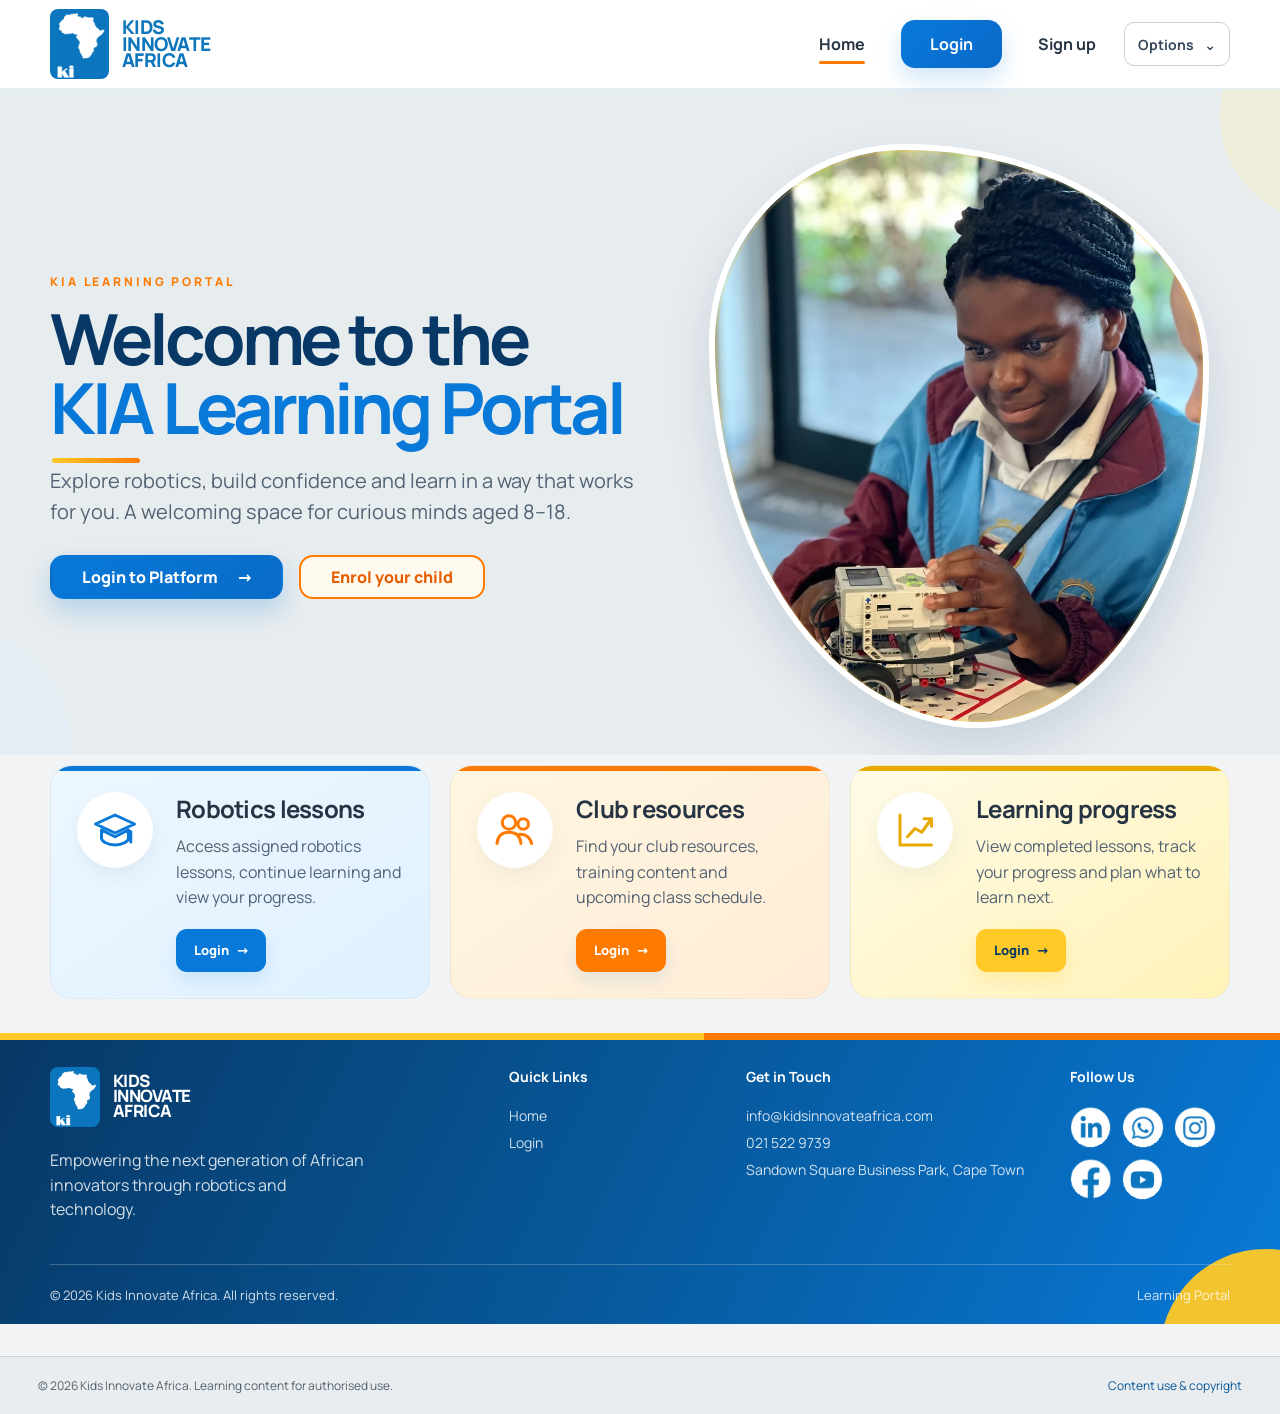
==== commit 21d1f75d: "Update KIA frontend and sign-up page" ====
--- a/index.html
+++ b/index.html
@@ -1,204 +1,295 @@
 <!doctype html>
 <html lang="en">
-
-<head>
-  <meta name="referrer" content="no-referrer" />
-  <meta http-equiv="Content-Security-Policy"
-    content="default-src 'self'; script-src 'self'; style-src 'self' 'unsafe-inline'; img-src 'self' blob: data: https:; media-src 'self' blob: https:; frame-src https: blob:; connect-src https:; object-src 'none'; base-uri 'none'; form-action 'none'" />
-  <script src="portal-security.js" defer></script>
-
-  <meta charset="UTF-8" />
-  <meta name="viewport" content="width=device-width, initial-scale=1.0" />
-  <meta name="description"
-    content="Access robotics lessons, learning resources and club activities with the Kids Innovate Africa Learning Portal." />
-  <title>KIA Learning Portal</title>
-  <link rel="icon" href="Assets/kia-mark.png" type="image/png" />
-  <link rel="stylesheet" href="styles.css" />
-  <script src="portal-store.js" defer></script>
-</head>
-
-<body>
-  <header class="site-header">
-    <div class="container header-inner">
-      <a class="brand" href="index.html" aria-label="Kids Innovate Africa Learning Portal home">
-        <img src="Assets/kia-mark.png" alt="KIA Africa logo" class="brand-mark" />
-        <div class="brand-copy" aria-hidden="true">
-          <span>KIDS</span>
-          <span>INNOVATE</span>
-          <span>AFRICA</span>
-        </div>
-      </a>
-
-      <nav class="desktop-nav" aria-label="Primary navigation">
+  <head>
+    <meta name="referrer" content="no-referrer" />
+    <meta
+      http-equiv="Content-Security-Policy"
+      content="default-src 'self'; script-src 'self'; style-src 'self' 'unsafe-inline'; img-src 'self' blob: data: https:; media-src 'self' blob: https:; frame-src https: blob:; connect-src https:; object-src 'none'; base-uri 'none'; form-action 'none'"
+    />
+    <script src="portal-security.js" defer></script>
+
+    <meta charset="UTF-8" />
+    <meta name="viewport" content="width=device-width, initial-scale=1.0" />
+    <meta
+      name="description"
+      content="Access robotics lessons, learning resources and club activities with the Kids Innovate Africa Learning Portal."
+    />
+    <title>KIA Learning Portal</title>
+    <link rel="icon" href="Assets/kia-mark.png" type="image/png" />
+    <link rel="stylesheet" href="styles.css" />
+    <script src="portal-store.js" defer></script>
+    <link rel="stylesheet" href="portal-refresh.css" />
+    <script src="portal-refresh.js" defer></script>
+  </head>
+  <body>
+    <header class="site-header">
+      <div class="container header-inner">
+        <a
+          class="brand"
+          href="index.html"
+          aria-label="Kids Innovate Africa Learning Portal home"
+        >
+          <img
+            src="Assets/kia-mark.png"
+            alt="KIA Africa logo"
+            class="brand-mark"
+          />
+          <div class="brand-copy" aria-hidden="true">
+            <span>KIDS</span>
+            <span>INNOVATE</span>
+            <span>AFRICA</span>
+          </div>
+        </a>
+
+        <nav class="desktop-nav" aria-label="Primary navigation">
+          <a class="active" href="index.html">Home</a>
+          <a class="nav-login" href="login.html">Login</a>
+          <a href="signup.html">Sign up</a>
+        </nav>
+
+        <button
+          class="menu-button"
+          type="button"
+          aria-label="Open menu"
+          aria-expanded="false"
+          aria-controls="mobile-nav"
+        >
+          <span></span><span></span><span></span>
+        </button>
+      </div>
+      <nav id="mobile-nav" class="mobile-nav" aria-label="Mobile navigation">
         <a class="active" href="index.html">Home</a>
-        <a href="contact.html">Contact</a>
-        <a class="nav-login" href="login.html">Login</a>
+        <a href="login.html">Login</a>
+        <a href="signup.html">Sign up</a>
       </nav>
-
-      <button class="menu-button" type="button" aria-label="Open menu" aria-expanded="false" aria-controls="mobile-nav">
-        <span></span><span></span><span></span>
-      </button>
-    </div>
-    <nav id="mobile-nav" class="mobile-nav" aria-label="Mobile navigation">
-      <a class="active" href="index.html">Home</a>
-      <a href="contact.html">Contact</a>
-      <a href="login.html">Login</a>
-    </nav>
-  </header>
-
-  <main>
-    <section class="hero">
-      <div class="hero-decoration hero-decoration-left" aria-hidden="true"></div>
-      <div class="hero-decoration hero-decoration-right" aria-hidden="true"></div>
-      <div class="container hero-grid">
-        <div class="hero-copy">
-          <p class="eyebrow">KIA LEARNING PORTAL</p>
-          <h1>Welcome to the<br /><span>KIA Learning Portal</span></h1>
-          <p class="hero-text">
-            Access robotics lessons, manage your club, and continue learning with Kids Innovate
-            Africa.
+    </header>
+
+    <main>
+      <section class="hero">
+        <div
+          class="hero-decoration hero-decoration-left"
+          aria-hidden="true"
+        ></div>
+        <div
+          class="hero-decoration hero-decoration-right"
+          aria-hidden="true"
+        ></div>
+        <div class="container hero-grid">
+          <div class="hero-copy">
+            <p class="eyebrow">KIA LEARNING PORTAL</p>
+            <h1>Welcome to the<br /><span>KIA Learning Portal</span></h1>
+            <p class="hero-text">
+              Explore robotics, build confidence and learn in a way that works
+              for you. A welcoming space for curious minds aged 8–18.
+            </p>
+            <div class="hero-actions">
+              <a class="button button-primary" href="login.html"
+                >Login to Platform <span aria-hidden="true">→</span></a
+              >
+              <a class="button button-secondary" href="signup.html"
+                >Enrol your child</a
+              >
+            </div>
+          </div>
+
+          <div class="hero-visual">
+            <div class="bubble-frame">
+              <img
+                src="Assets/robotics-student.jpg"
+                alt="KIA learner working with a robotics kit"
+              />
+            </div>
+            <span class="dot dot-orange" aria-hidden="true"></span>
+            <span class="dot dot-blue" aria-hidden="true"></span>
+            <span class="dot dot-yellow" aria-hidden="true"></span>
+          </div>
+        </div>
+      </section>
+
+      <section class="roles" aria-labelledby="roles-title">
+        <div class="container">
+          <h2 id="roles-title" class="sr-only">Explore your learning portal</h2>
+          <div class="role-grid">
+            <article class="role-card student-card">
+              <div class="role-icon role-icon-blue" aria-hidden="true">
+                <svg viewBox="0 0 64 64" role="img">
+                  <path
+                    d="M6 24 32 12l26 12-26 12L6 24Zm8 8v11c0 4 8 9 18 9s18-5 18-9V32L32 41 14 32Zm39 2v14"
+                    fill="none"
+                    stroke="currentColor"
+                    stroke-width="4"
+                    stroke-linecap="round"
+                    stroke-linejoin="round"
+                  />
+                </svg>
+              </div>
+              <div class="role-content">
+                <h3>Robotics lessons</h3>
+                <p>
+                  Access assigned robotics lessons, continue learning and view
+                  your progress.
+                </p>
+                <a class="role-login role-login-blue" href="login.html"
+                  >Login <span aria-hidden="true">→</span></a
+                >
+              </div>
+            </article>
+
+            <article class="role-card mom-card">
+              <div class="role-icon role-icon-orange" aria-hidden="true">
+                <svg viewBox="0 0 64 64" role="img">
+                  <circle
+                    cx="24"
+                    cy="22"
+                    r="9"
+                    fill="none"
+                    stroke="currentColor"
+                    stroke-width="4"
+                  />
+                  <circle
+                    cx="43"
+                    cy="24"
+                    r="7"
+                    fill="none"
+                    stroke="currentColor"
+                    stroke-width="4"
+                  />
+                  <path
+                    d="M8 50c1-10 7-15 16-15s15 5 16 15M36 38c9-2 17 4 18 12"
+                    fill="none"
+                    stroke="currentColor"
+                    stroke-width="4"
+                    stroke-linecap="round"
+                  />
+                </svg>
+              </div>
+              <div class="role-content">
+                <h3>Club resources</h3>
+                <p>
+                  Find your club resources, training content and upcoming class
+                  schedule.
+                </p>
+                <a class="role-login role-login-orange" href="login.html"
+                  >Login <span aria-hidden="true">→</span></a
+                >
+              </div>
+            </article>
+
+            <article class="role-card progress-card">
+              <div class="role-icon role-icon-orange" aria-hidden="true">
+                <svg viewBox="0 0 64 64" role="img">
+                  <path
+                    d="M12 12v40h42M22 41l10-11 9 5 13-18M44 17h10v10"
+                    fill="none"
+                    stroke="currentColor"
+                    stroke-width="4"
+                    stroke-linecap="round"
+                    stroke-linejoin="round"
+                  />
+                </svg>
+              </div>
+              <div class="role-content">
+                <h3>Learning progress</h3>
+                <p>
+                  View completed lessons, track your progress and plan what to
+                  learn next.
+                </p>
+                <a class="role-login role-login-yellow" href="login.html"
+                  >Login <span aria-hidden="true">→</span></a
+                >
+              </div>
+            </article>
+          </div>
+        </div>
+      </section>
+    </main>
+
+    <footer class="site-footer">
+      <div class="container footer-main">
+        <div class="footer-brand">
+          <a class="brand footer-logo" href="index.html">
+            <img
+              src="Assets/kia-mark.png"
+              alt="KIA Africa logo"
+              class="brand-mark"
+            />
+            <div class="brand-copy" aria-hidden="true">
+              <span>KIDS</span><span>INNOVATE</span><span>AFRICA</span>
+            </div>
+          </a>
+          <p>
+            Empowering the next generation of African innovators through
+            robotics and technology.
           </p>
-          <div class="hero-actions">
-            <a class="button button-primary" href="login.html">Login to Platform <span aria-hidden="true">→</span></a>
-            <a class="button button-secondary" href="contact.html">Contact KIA</a>
-          </div>
-        </div>
-
-        <div class="hero-visual">
-          <div class="bubble-frame">
-            <img src="Assets/robotics-student.jpg" alt="KIA learner working with a robotics kit" />
-          </div>
-          <span class="dot dot-orange" aria-hidden="true"></span>
-          <span class="dot dot-blue" aria-hidden="true"></span>
-          <span class="dot dot-yellow" aria-hidden="true"></span>
+        </div>
+
+        <div class="footer-links">
+          <h3>Quick Links</h3>
+          <a href="index.html">Home</a>
+          <a href="login.html">Login</a>
+        </div>
+
+        <div class="footer-contact">
+          <h3>Get in Touch</h3>
+          <a href="mailto:info@kidsinnovateafrica.com"
+            >info@kidsinnovateafrica.com</a
+          >
+          <a href="tel:+27215229739">021 522 9739</a>
+          <span>Sandown Square Business Park, Cape Town</span>
+        </div>
+
+        <div class="footer-social">
+          <h3>Follow Us</h3>
+          <div class="social-row" aria-label="Social media links">
+            <a
+              href="https://za.linkedin.com/company/kids-innovate-africa"
+              target="_blank"
+              rel="noopener noreferrer"
+              aria-label="Kids Innovate Africa on LinkedIn"
+            >
+              <img src="Assets/social-linkedin.png" alt="" />
+            </a>
+            <a
+              href="https://wa.me/message/ZYOPFBRTSG5VO1"
+              target="_blank"
+              rel="noopener noreferrer"
+              aria-label="Contact Kids Innovate Africa on WhatsApp"
+            >
+              <img src="Assets/social-whatsapp.png" alt="" />
+            </a>
+            <a
+              href="https://www.instagram.com/kids_innovate_africa/"
+              target="_blank"
+              rel="noopener noreferrer"
+              aria-label="Kids Innovate Africa on Instagram"
+            >
+              <img src="Assets/social-instagram.png" alt="" />
+            </a>
+            <a
+              href="https://www.facebook.com/people/Kids-Innovate-Africa-kia/100064261230649/#"
+              target="_blank"
+              rel="noopener noreferrer"
+              aria-label="Kids Innovate Africa on Facebook"
+            >
+              <img src="Assets/social-facebook.png" alt="" />
+            </a>
+            <a
+              href="https://youtube.com/@kids-innovate-africa?si=BDtH3zlb8Wngm-6X"
+              target="_blank"
+              rel="noopener noreferrer"
+              aria-label="Kids Innovate Africa on YouTube"
+            >
+              <img src="Assets/social-youtube.png" alt="" />
+            </a>
+          </div>
         </div>
       </div>
-    </section>
-
-    <section class="roles" aria-labelledby="roles-title">
-      <div class="container">
-        <h2 id="roles-title" class="sr-only">Explore your learning portal</h2>
-        <div class="role-grid">
-          <article class="role-card student-card">
-            <div class="role-icon role-icon-blue" aria-hidden="true">
-              <svg viewBox="0 0 64 64" role="img">
-                <path d="M6 24 32 12l26 12-26 12L6 24Zm8 8v11c0 4 8 9 18 9s18-5 18-9V32L32 41 14 32Zm39 2v14"
-                  fill="none" stroke="currentColor" stroke-width="4" stroke-linecap="round" stroke-linejoin="round" />
-              </svg>
-            </div>
-            <div class="role-content">
-              <h3>Robotics lessons</h3>
-              <p>Access assigned robotics lessons, continue learning and view your progress.</p>
-              <a class="role-login role-login-blue" href="login.html">Login <span aria-hidden="true">→</span></a>
-            </div>
-          </article>
-
-          <article class="role-card mom-card">
-            <div class="role-icon role-icon-orange" aria-hidden="true">
-              <svg viewBox="0 0 64 64" role="img">
-                <circle cx="24" cy="22" r="9" fill="none" stroke="currentColor" stroke-width="4" />
-                <circle cx="43" cy="24" r="7" fill="none" stroke="currentColor" stroke-width="4" />
-                <path d="M8 50c1-10 7-15 16-15s15 5 16 15M36 38c9-2 17 4 18 12" fill="none" stroke="currentColor"
-                  stroke-width="4" stroke-linecap="round" />
-              </svg>
-            </div>
-            <div class="role-content">
-              <h3>Club resources</h3>
-              <p>Find your club resources, training content and upcoming class schedule.</p>
-              <a class="role-login role-login-orange" href="login.html">Login <span aria-hidden="true">→</span></a>
-            </div>
-          </article>
-
-          <article class="role-card progress-card">
-            <div class="role-icon role-icon-orange" aria-hidden="true">
-              <svg viewBox="0 0 64 64" role="img">
-                <path d="M12 12v40h42M22 41l10-11 9 5 13-18M44 17h10v10" fill="none" stroke="currentColor"
-                  stroke-width="4" stroke-linecap="round" stroke-linejoin="round" />
-              </svg>
-            </div>
-            <div class="role-content">
-              <h3>Learning progress</h3>
-              <p>View completed lessons, track your progress and plan what to learn next.</p>
-              <a class="role-login role-login-yellow" href="login.html">Login <span aria-hidden="true">→</span></a>
-            </div>
-          </article>
-        </div>
-
-        <div class="member-notice">
-          <div class="notice-icon" aria-hidden="true">i</div>
-          <div>
-            <strong>This platform is for enrolled KIA members and club facilitators.</strong>
-            <p>
-              Please use your assigned account to access your learning materials and club
-              resources.
-            </p>
-          </div>
-        </div>
+      <div class="container footer-bottom">
+        <span>© 2026 Kids Innovate Africa. All rights reserved.</span>
+        <span>Learning Portal</span>
       </div>
-    </section>
-  </main>
-
-  <footer class="site-footer">
-    <div class="container footer-main">
-      <div class="footer-brand">
-        <a class="brand footer-logo" href="index.html">
-          <img src="Assets/kia-mark.png" alt="KIA Africa logo" class="brand-mark" />
-          <div class="brand-copy" aria-hidden="true">
-            <span>KIDS</span><span>INNOVATE</span><span>AFRICA</span>
-          </div>
-        </a>
-        <p>
-          Empowering the next generation of African innovators through robotics and technology.
-        </p>
-      </div>
-
-      <div class="footer-links">
-        <h3>Quick Links</h3>
-        <a href="index.html">Home</a>
-        <a href="contact.html">Contact</a>
-        <a href="login.html">Login</a>
-      </div>
-
-      <div class="footer-contact">
-        <h3>Get in Touch</h3>
-        <a href="mailto:info@kidsinnovateafrica.com">info@kidsinnovateafrica.com</a>
-        <a href="tel:+27215229739">021 522 9739</a>
-        <span>Sandown Square Business Park, Cape Town</span>
-      </div>
-
-      <div class="footer-social">
-        <h3>Follow Us</h3>
-        <div class="social-row" aria-label="Social media links">
-          <a href="https://za.linkedin.com/company/kids-innovate-africa" target="_blank" rel="noopener noreferrer"
-            aria-label="Kids Innovate Africa on LinkedIn">
-            <img src="Assets/social-linkedin.png" alt="" />
-          </a>
-          <a href="https://wa.me/message/ZYOPFBRTSG5VO1" target="_blank" rel="noopener noreferrer"
-            aria-label="Contact Kids Innovate Africa on WhatsApp">
-            <img src="Assets/social-whatsapp.png" alt="" />
-          </a>
-          <a href="https://www.instagram.com/kids_innovate_africa/" target="_blank" rel="noopener noreferrer"
-            aria-label="Kids Innovate Africa on Instagram">
-            <img src="Assets/social-instagram.png" alt="" />
-          </a>
-          <a href="https://www.facebook.com/people/Kids-Innovate-Africa-kia/100064261230649/#" target="_blank"
-            rel="noopener noreferrer" aria-label="Kids Innovate Africa on Facebook">
-            <img src="Assets/social-facebook.png" alt="" />
-          </a>
-          <a href="https://youtube.com/@kids-innovate-africa?si=BDtH3zlb8Wngm-6X" target="_blank"
-            rel="noopener noreferrer" aria-label="Kids Innovate Africa on YouTube">
-            <img src="Assets/social-youtube.png" alt="" />
-          </a>
-        </div>
-      </div>
-    </div>
-    <div class="container footer-bottom">
-      <span>© 2026 Kids Innovate Africa. All rights reserved.</span>
-      <span>Learning Portal</span>
-    </div>
-  </footer>
-
-  <script src="script.js"></script>
-</body>
-
-</html>+    </footer>
+
+    <script src="script.js"></script>
+  </body>
+</html>
--- a/portal-refresh.css
+++ b/portal-refresh.css
@@ -0,0 +1,318 @@
+/* October 2026 frontend refresh. Calm surfaces, readable controls and top navigation. */
+:root { --refresh-bg:#f1f3f5; --refresh-ink:#253342; --refresh-muted:#536171; --refresh-line:#cbd2d9; --refresh-blue:#075ca8; --refresh-yellow:#f4cf59; --refresh-orange:#a44814; color-scheme:light; }
+html { scroll-padding-top:160px; }
+body,body.student-dashboard-body,body.login-body { background:var(--refresh-bg); color:var(--refresh-ink); }
+button,input,select,textarea { font:inherit; }
+a,button,input,select,textarea,summary { touch-action:manipulation; }
+:focus-visible { outline:3px solid #075ca8!important; outline-offset:4px; }
+button,a.button { min-height:44px; }
+[hidden] { display:none!important; }
+button:disabled { cursor:not-allowed; opacity:.65; }
+.hero,.student-welcome,.mom-hero { background:#e7ecef!important; }
+.hero-decoration,.dot { opacity:.3; }
+.topbar { position:relative!important; top:auto; min-height:84px; height:auto!important; display:flex!important; flex-wrap:wrap; padding:16px 32px 0!important; gap:16px; z-index:30; background:#fff; border-bottom:1px solid var(--refresh-line); }
+.topbar .brand { margin-right:auto; }
+.topbar .top-nav { order:4; width:100%; flex:1 0 100%; display:flex!important; gap:4px!important; overflow:visible; flex-wrap:wrap; margin:0!important; padding:6px 0!important; justify-content:flex-start!important; }
+.topbar .top-nav a { display:flex; align-items:center; justify-content:center; gap:7px; white-space:nowrap; min-height:44px; border-radius:8px; padding:10px 12px; font-size:13px; color:#455466; text-decoration:none; border:0; }
+.topbar .top-nav a .icon { width:18px; height:18px; }
+.topbar .top-nav a[aria-current=page] { color:#074c89; background:#e5eff8; font-weight:800; box-shadow:inset 0 -3px #0863b0; }
+.topbar .menu-toggle { display:none!important; }
+.app-layout { display:block!important; padding:0!important; margin:0!important; }
+.main-content { margin:0 auto!important; padding:28px clamp(18px,3vw,48px)!important; max-width:1600px; width:100%!important; min-width:0; }
+body[data-portal=mompreneur] .main-content { max-width:1600px; }
+.page-toolbar { margin-bottom:24px; }
+.dashboard-middle { grid-template-columns:1.1fr 1fr!important; }
+.panel,.student-panel,.module,.resource-card { border-color:#d6dce1; box-shadow:0 3px 14px #24324106; }
+.subtle,.resource-note,.form-note,.media-status,.view-heading p { color:var(--refresh-muted); }
+.page-footer { flex-wrap:wrap; gap:12px; }
+.copyright-note { display:flex; flex-wrap:wrap; align-items:center; justify-content:space-between; gap:12px; margin:32px auto 0; padding:20px clamp(16px,3vw,40px); border-top:1px solid var(--refresh-line); color:#52606c; font-size:12px; background:#e9edf0; }
+.copyright-note a { color:#075697; }
+
+.display-trigger { border:1px solid #bec9d1; border-radius:9px; background:#fff; padding:9px 13px; color:#34475a; font-size:13px; font-weight:700; }
+.display-dialog { border:1px solid #c9d2da; border-radius:20px; width:min(480px,calc(100% - 28px)); max-height:90vh; padding:28px; color:#253342; }
+.display-dialog::backdrop { background:#172c4266; }
+.display-dialog h2 { margin:0 0 12px; }
+.display-dialog .pref-row { display:flex; gap:18px; align-items:center; justify-content:space-between; padding:18px 0; border-bottom:1px solid #e0e5e9; }
+.display-dialog small { display:block; color:#536171; margin-top:4px; }
+.display-dialog input[type=checkbox] { width:22px; height:22px; flex-shrink:0; accent-color:#075ca8; }
+.display-dialog select { min-height:44px; border:1px solid #a6b3bf; border-radius:8px; }
+.refresh-close { display:block; margin:20px 0 0 auto; padding:10px 20px; color:white; border:0; border-radius:8px; background:#075ca8; }
+html[data-text-size=large] { zoom:1.12; }
+html[data-text-size=larger] { zoom:1.25; }
+html[data-reading-space=true] p,html[data-reading-space=true] .lesson-text { line-height:1.9!important; letter-spacing:.03em; word-spacing:.1em; }
+html[data-quiet=true] .hero-decoration,html[data-quiet=true] .student-welcome-image,html[data-quiet=true] .student-welcome-note,html[data-quiet=true] .mom-hero-art,html[data-quiet=true] .mom-hero-motto,html[data-quiet=true] .dot { display:none!important; }
+html[data-quiet=true] .student-welcome,html[data-quiet=true] .mom-hero { min-height:0; padding:24px!important; }
+html[data-quiet=true] .student-welcome-copy { width:100%; }
+html[data-reduce-motion=true] *,html[data-reduce-motion=true] *::before,html[data-reduce-motion=true] *::after { animation:none!important; transition:none!important; scroll-behavior:auto!important; }
+@media(prefers-reduced-motion:reduce) { *,*::before,*::after { animation:none!important; transition:none!important; scroll-behavior:auto!important; } }
+.people-grid { display:grid; grid-template-columns:repeat(auto-fill,minmax(190px,1fr)); gap:20px; padding:20px; }
+.person-card { position:relative; border:1px solid #d4dde4; border-radius:18px; background:#fff; text-align:center; padding:22px 14px 16px; min-width:0; }
+.person-card:hover,.person-card:focus-within { border-color:#5b8bb7; box-shadow:0 6px 18px #22466910; }
+.person-open { display:flex; flex-direction:column; align-items:center; gap:9px; border:0; background:transparent; color:#243748; width:100%; cursor:pointer; }
+.person-circle { display:grid; place-items:center; width:76px; height:76px; border-radius:50%; background:#e0ebf4; color:#07538e; font-size:24px; font-weight:800; border:4px solid #f1f5f8; }
+.person-card:nth-child(3n+2) .person-circle { background:#fff0bd; color:#775110; }
+.person-card:nth-child(3n) .person-circle { background:#f6e6db; color:#874324; }
+.person-open strong { font-size:16px; }
+.person-open small { color:#526174; font-size:12px; }
+.person-summary { margin:12px 0; padding:10px; min-height:55px; background:#f0f3f5; border-radius:8px; font-size:12px; opacity:0; }
+.person-card:hover .person-summary,.person-card:focus-within .person-summary { opacity:1; }
+.person-summary span { display:block; margin-top:4px; }
+.person-card .person-actions { display:flex; justify-content:center; gap:6px; flex-wrap:wrap; }
+.person-card .person-actions button { min-height:36px; font-size:12px; }
+@media(hover:none) { .person-summary { opacity:1; } }
+.preview-note { border-left:4px solid #a57819; background:#fcf6e4; padding:12px 16px; border-radius:8px; color:#604711; font-size:13px; margin:16px 0; }
+.refresh-panel { border:1px solid #d0d9e0; background:white; border-radius:18px; padding:24px; margin:20px 0; }
+.refresh-panel h2,.refresh-panel h3 { margin:0 0 12px; }
+.refresh-panel p { line-height:1.65; }
+.release-grid { display:grid; grid-template-columns:repeat(3,minmax(0,1fr)); gap:16px; }
+.release-field { display:flex; flex-direction:column; gap:8px; min-width:0; font-size:13px; font-weight:700; }
+.release-field input,.release-field select { width:100%; padding:11px; border:1px solid #adbbc7; border-radius:8px; background:#fff; min-height:44px; color:#273e50; }
+.release-block { padding:18px 0; border-top:1px solid #dbe1e6; }
+.release-block summary { cursor:pointer; padding:10px 0; }
+.release-block h3 { font-size:16px; }
+.release-actions { display:flex; flex-wrap:wrap; align-items:center; gap:12px; margin-top:20px; }
+.release-state { display:inline-flex; padding:5px 10px; border-radius:16px; background:#e8edf1; color:#455260; font-size:12px; font-weight:700; }
+.release-state.is-open { background:#e2efe7; color:#24523c; }
+.release-state.is-locked { background:#ebedf0; color:#495666; }
+.release-date { font-size:12px; color:#516275; margin:10px 0; }
+.rewards-banner { display:flex; align-items:center; justify-content:space-between; flex-wrap:wrap; gap:20px; background:#f9f3dd; border:1px solid #e2d5a8; border-radius:18px; padding:22px 28px; margin:22px 0; }
+.rewards-banner h2 { font-size:20px; margin:0 0 7px; }
+.rewards-banner p { margin:0; color:#5c584b; }
+.reward-points { display:flex; align-items:center; gap:12px; }
+.reward-points b { font-size:32px; color:#745409; }
+.reward-star { background:#f3d166; color:#66490b; width:54px; height:54px; border-radius:16px; display:grid; place-items:center; font-size:28px; }
+.achievement-grid { display:grid; grid-template-columns:repeat(3,minmax(0,1fr)); gap:16px; }
+.achievement-card { border:1px solid #d2dbe1; border-radius:16px; padding:22px; background:#f5f7f8; }
+.achievement-card.earned { background:#fff9e7; border-color:#ddc575; }
+.achievement-card .badge-symbol { font-size:28px; display:block; margin-bottom:12px; color:#876418; }
+.achievement-card h3 { font-size:16px; }
+.rank-row { display:grid; grid-template-columns:40px 44px 1fr auto; align-items:center; gap:14px; padding:15px 0; border-bottom:1px solid #dee3e8; }
+.rank-avatar { width:40px; height:40px; border-radius:50%; background:#e5edf4; display:grid; place-items:center; color:#23587f; font-weight:800; }
+.rank-row small { display:block; color:#566474; }
+.rank-row.is-you { background:#eaf2f8; border-radius:8px; padding:15px 10px; }
+.reward-tabs { display:flex; flex-wrap:wrap; gap:8px; margin:16px 0; }
+.reward-tabs button { border:1px solid #b5c2cd; background:white; border-radius:9px; padding:8px 15px; color:#33495d; }
+.reward-tabs [aria-pressed=true] { background:#0b599c; border-color:#0b599c; color:white; }
+.refresh-label { text-transform:uppercase; letter-spacing:.12em; font-size:11px; font-weight:800; color:#53697e; }
+.learning-rule-note { background:#e9eef2!important; color:#344a5a; }
+.lesson-text,.transcript-text { white-space:pre-wrap; line-height:1.85; max-width:70ch; margin:0 auto; }
+.lesson-text { font-size:17px; }
+.lesson-transcript { margin:18px 0; padding:16px; background:#f1f4f6; border:1px solid #cdd7df; border-radius:10px; }
+.lesson-transcript summary { cursor:pointer; font-weight:700; padding:8px; }
+.lesson-pause { margin:12px 0; font-size:13px; color:#496071; }
+.lesson-studio { grid-column:1/-1; border-radius:14px; background:#edf1f4; padding:20px; margin-bottom:12px; }
+.studio-preview { display:flex; flex-direction:column; justify-content:center; align-items:center; background:#233649; color:#e8eef4; aspect-ratio:16/7; border-radius:12px; overflow:hidden; margin-bottom:16px; }
+.studio-preview video,.studio-preview img { width:100%; height:100%; object-fit:contain; }
+.studio-preview span { font-size:40px; }
+.studio-preview p { color:#d6e3ed; padding:0 18px; text-align:center; }
+.studio-tools { display:flex; gap:8px; flex-wrap:wrap; }
+.studio-tools button { border:1px solid #b9c6d1; padding:8px 13px; background:white; color:#254862; border-radius:8px; font-size:13px; }
+.studio-file { margin-top:16px; display:grid; grid-template-columns:1fr 1fr; gap:16px; }
+.studio-file label { display:flex; flex-direction:column; gap:6px; font-size:13px; }
+.studio-status { font-size:12px; color:#475b6d; }
+.enrol-main { max-width:1100px; margin:40px auto 80px; padding:0 24px; }
+.enrol-header { max-width:720px; margin-bottom:28px; }
+.enrol-header h1 { font-size:clamp(30px,4vw,44px); line-height:1.2; margin:12px 0; }
+.enrol-header p { color:#516273; line-height:1.7; }
+.enrol-steps { display:flex; gap:24px; padding:0; list-style:none; margin:24px 0; }
+.enrol-steps li { display:flex; gap:9px; align-items:center; font-size:13px; color:#596977; }
+.enrol-steps b { display:grid; place-items:center; width:30px; height:30px; border-radius:50%; background:#dee6ec; }
+.enrol-steps [aria-current=step] { color:#075ca8; font-weight:800; }
+.enrol-steps [aria-current=step] b { background:#075ca8; color:white; }
+.enrol-panel { background:#fff; border:1px solid #ccd7df; border-radius:20px; padding:clamp(20px,4vw,40px); }
+.enrol-panel h2 { margin:0 0 12px; }
+.enrol-fields { display:grid; grid-template-columns:1fr 1fr; gap:20px; margin-top:24px; }
+.enrol-fields label { display:flex; flex-direction:column; gap:8px; font-size:14px; font-weight:700; }
+.enrol-fields input,.enrol-fields select,.enrol-fields textarea { width:100%; border:1px solid #adbac6; border-radius:9px; padding:12px; background:white; color:#273d50; min-height:46px; }
+.enrol-fields .wide { grid-column:1/-1; }
+.enrol-actions { display:flex; gap:12px; justify-content:flex-end; flex-wrap:wrap; margin-top:28px; }
+.enrol-actions button,.enrol-panel>button { border-radius:9px; min-height:46px; padding:10px 22px; border:1px solid #9cabb8; background:white; color:#25485f; }
+.enrol-actions button.primary { color:white; border-color:#075ca8; background:#075ca8; }
+.child-entry { border:1px solid #d2dce3; border-radius:14px; padding:22px; margin:20px 0; }
+.child-entry legend { font-weight:800; padding:0 8px; }
+.enrol-consent { display:flex; align-items:flex-start; gap:12px; line-height:1.7; margin:18px 0; }
+.enrol-consent input { width:22px; height:22px; flex-shrink:0; margin-top:3px; }
+.enrol-review { background:#f3f6f8; border-radius:12px; padding:20px; margin:20px 0; }
+.enrol-review dl { display:grid; grid-template-columns:130px 1fr; gap:12px; }
+.enrol-review dd { margin:0; overflow-wrap:anywhere; }
+.enrol-error { color:#9c2e22; font-weight:700; }
+.content-use { max-width:850px; margin:40px auto; padding:32px; background:white; border:1px solid #cbd5df; border-radius:20px; line-height:1.8; }
+.content-use h1 { font-size:32px; line-height:1.3; }
+@media(max-width:1100px) { .topbar { padding:12px 20px 0!important; } .topbar .top-nav a { padding:8px 10px; } .topbar .top-nav a .icon { display:none; } .student-nav,.top-nav { gap:6px; } .dashboard-middle { grid-template-columns:1fr!important; } }
+@media(max-width:760px) {
+ html { scroll-padding-top:130px; }
+ .topbar { padding:12px 16px!important; gap:12px; }
+ .topbar .brand img { height:40px; width:auto; }
+ .topbar .brand span { font-size:10px; }
+ .topbar .menu-toggle { display:flex!important; order:2; width:44px; }
+ .topbar .account-wrap { order:1; }
+ .topbar .top-nav { display:none!important; max-height:55vh; overflow-y:auto; }
+ .topbar .top-nav.is-open { display:grid!important; grid-template-columns:1fr 1fr; }
+ .topbar .top-nav a { justify-content:flex-start!important; }
+ .account-button>span:not(.avatar) { display:none; }
+ .main-content { padding:20px 16px!important; }
+ .people-grid { grid-template-columns:repeat(2,minmax(0,1fr)); gap:12px; padding:12px; }
+ .person-card { padding:16px 8px; }
+ .person-circle { width:64px; height:64px; }
+ .person-summary { opacity:1; }
+ .release-grid,.achievement-grid { grid-template-columns:1fr; }
+ .refresh-panel { padding:20px 16px; }
+ .rewards-banner { padding:20px; }
+ .studio-file,.enrol-fields { grid-template-columns:1fr; }
+ .enrol-fields .wide { grid-column:auto; }
+ .enrol-main { padding:0 16px; margin-top:24px; }
+ .enrol-steps { gap:12px; flex-wrap:wrap; }
+ .enrol-review dl { grid-template-columns:1fr; gap:5px; }
+ .enrol-review dd { margin-bottom:10px; }
+ .student-topbar-inner { flex-wrap:wrap!important; height:auto!important; padding:12px 16px; gap:12px; }
+ .student-nav { order:3; width:100%; display:flex!important; justify-content:flex-start; flex-wrap:wrap; }
+ .student-nav a { min-height:44px; font-size:12px; }
+ header .top-nav:not(#top-nav) { display:flex!important; flex-wrap:wrap; }
+ 
+ .content-use { margin:20px 16px; padding:24px; }
+ .rank-row { grid-template-columns:25px 35px 1fr auto; gap:8px; font-size:13px; }
+}
+@media(max-width:390px) { .people-grid { grid-template-columns:1fr; } }
+/* Readability is the default; comfort controls are an additional choice. */
+:root { --muted:#526273; }
+.skip-link { position:fixed!important; top:-100px!important; left:16px; z-index:1000; padding:12px 18px; background:#164876; color:#fff; border-radius:8px; }
+.skip-link:focus { top:12px!important; }
+.page-intro,.view-heading p,.student-welcome-text,.lesson-panel>p,.course-hero #resume-context { font-size:15px!important; line-height:1.65; color:#465c70; }
+.module-title,.lesson-details strong,.resource-item h3,.lesson-item strong { font-size:15px!important; line-height:1.5; }
+.module-subtitle,.lesson-details small,.lesson-meta,.module-status,.module-footer,.module-content-heading,.learning-rule-note,.course-meta,.resource-item p,.resource-note,.course-progress-line,.overview-stats small,.session-item small,.lesson-duration { font-size:13px!important; line-height:1.65; color:#536475!important; }
+.module-kicker,.module-kicker em,.course-label,.label-dot,.stat-label,.stat-note,.eyebrow,.pill,.form-note,.field>span,.course-summary small { font-size:12px!important; }
+.module-footer .text-button,.module-content-heading { font-size:13px; }
+.module-toggle { min-height:100px; }
+.lesson-row { min-height:74px; }
+.page .summary-stat small,.page .progress-caption { font-size:12px!important; color:#536475; }
+.page .primary-nav a,.primary-nav a { font-size:14px!important; min-height:44px; }
+.field input,.field select,.field textarea,.form-grid input,.form-grid textarea,.form-grid select { font-size:15px!important; min-height:44px; }
+.student-nav { height:auto!important; }
+.student-nav a { min-height:44px; }
+.student-panel p,.student-panel small { color:#526476; }
+.activity-copy p,.activity-copy strong,.activity-row time,.chart-caption,.chart-note,.learner-chip small,.table-footer { font-size:12px!important; }
+html[data-quiet=true] .hero-art,html[data-quiet=true] .hero-motto,html[data-quiet=true] .spotlight-section,html[data-quiet=true] .milestone-card::before { display:none!important; }
+html[data-quiet=true] .course-hero { display:block!important; background:#e5ecf1!important; min-height:0; }
+html[data-quiet=true] .course-hero .hero-copy { width:100%; max-width:100%; }
+@media(max-width:760px) {
+ .site-header .header-inner { flex-wrap:wrap; gap:8px; padding:12px 0; }
+ .site-header .desktop-nav { display:flex!important; width:100%; order:3; justify-content:space-between; flex-wrap:wrap; gap:8px; }
+ .site-header .desktop-nav a { display:flex; align-items:center; padding:9px 12px; min-height:44px; font-size:14px; }
+ .site-header .menu-button,.site-header .mobile-nav { display:none!important; }
+ .topbar>.header-inner { flex-wrap:wrap; width:100%; gap:12px; }
+ .topbar .primary-nav { display:flex!important; flex:1 0 100%; order:3; height:auto; flex-wrap:wrap; gap:4px; justify-content:space-between; }
+ .topbar .primary-nav a { font-size:13px!important; padding:8px 6px; min-height:44px; }
+ .topbar .primary-nav a .icon { width:16px; height:16px; }
+ .topbar .account { margin-left:auto; }
+ .primary-nav a[aria-current]:after { bottom:0; }
+ .module-toggle { flex-wrap:wrap; gap:10px; padding:16px 12px; }
+ .module-copy { flex:1; min-width:120px; }
+ .module-status { margin-left:42px; }
+ .module-index { width:30px; }
+ .module-toggle>.chevron { margin-left:auto; }
+ .lesson-row { padding:14px 10px; gap:9px; }
+ .lesson-meta { display:none; }
+ .lesson-details strong { font-size:14px!important; }
+ .lesson-details small { font-size:12px!important; }
+ .module-footer { flex-wrap:wrap; gap:12px; }
+ .learning-rule-note { padding:16px!important; line-height:1.8; }
+ .course-summary { flex-wrap:wrap; }
+ .course-label { font-size:10px!important; }
+ .course-hero .hero-copy { position:relative; z-index:2; }
+ .student-nav { justify-content:space-between!important; gap:4px!important; flex-wrap:wrap!important; }
+ .student-nav a { font-size:13px!important; padding:6px 8px!important; }
+ .studio-preview { aspect-ratio:16/9; }
+ .enrol-panel input,.enrol-panel textarea,.enrol-panel select { font-size:16px; }
+}
+
+/* Account tools stay in the header menu; headers scroll with the page. */
+header.topbar,header.site-header,header.student-topbar { position:relative!important; top:auto!important; }
+.account-menu .display-trigger { width:100%; text-align:left; border:0; border-top:1px solid var(--refresh-line); border-radius:0; padding:12px 0; background:transparent; font:inherit; font-size:13px; cursor:pointer; }
+.account-menu .display-trigger:hover,.learner-account-menu .display-trigger:hover { color:#075b9d; background:#eef3f8; }
+.learner-account-wrap { position:relative; }
+.learner-account-toggle { display:flex; align-items:center; gap:10px; padding:5px; border:0; background:transparent; color:inherit; font:inherit; cursor:pointer; }
+.learner-account-toggle .student-user-copy,.learner-account-toggle .account-name { text-align:left; }
+.learner-account-menu { position:absolute; top:calc(100% + 10px); right:0; width:230px; max-width:calc(100vw - 32px); border:1px solid #c6d0da; border-radius:12px; background:#fff; box-shadow:0 12px 35px #153c6820; padding:12px; z-index:60; }
+.learner-account-menu[hidden] { display:none!important; }
+.learner-account-menu .logout span { display:inline!important; }
+.learner-account-menu .logout { gap:8px; }
+.learner-account-menu .display-trigger,.learner-account-menu a { display:flex!important; width:100%; margin:0; padding:12px 8px; border:0; border-radius:6px; text-align:left; background:transparent; color:#34475a; font-family:inherit;font-weight:600;font-size:14px;line-height:1.4; text-decoration:none; }
+.lms-dashboard-links { grid-template-columns:repeat(2,minmax(0,1fr)); }
+@media(max-width:600px) { .lms-dashboard-links { grid-template-columns:1fr; } }
+.rich-composer { width:100%; border:1px solid #b9c6d2; border-radius:10px; overflow:hidden; background:#fff; text-transform:none; font-weight:400; }
+.rich-toolbar { display:flex; flex-wrap:wrap; gap:6px; padding:10px; background:#f0f3f6; border-bottom:1px solid #cbd4dc; }
+.rich-toolbar button,.rich-link-fields button { min-height:38px; border:1px solid #bcc9d5; background:#fff; border-radius:6px; padding:7px 11px; color:#243e54; font:600 13px/1.3 system-ui; cursor:pointer; }
+.rich-toolbar button:hover { background:#dfeaf4; }
+.rich-editor { min-height:190px; max-height:450px; overflow:auto; padding:18px; outline-offset:-3px; color:#263c4c; font:400 16px/1.7 system-ui; }
+.rich-help { padding:10px 14px; margin:0!important; font:400 13px/1.5 system-ui; color:#566575; background:#f7f9fb; }
+.rich-link-fields { padding:14px; display:grid; gap:12px; background:#edf3fa; }
+.rich-link-fields[hidden] { display:none; }
+.rich-link-fields label { display:grid; gap:5px; font:600 14px/1.5 system-ui; }
+.rich-link-fields input { width:100%; min-width:0; }
+.lesson-rich-text { white-space:normal; overflow-wrap:anywhere; line-height:1.75; }
+.lesson-rich-text p { margin:0 0 1em; }
+.lesson-rich-text h2,.lesson-rich-text h3 { margin:1em 0 .6em; line-height:1.4; }
+.lesson-rich-text ul,.lesson-rich-text ol { padding-left:1.5em; margin:.8em 0; }
+.lesson-rich-text li { margin:.4em 0; }
+.lesson-rich-text a.lesson-action { display:inline-block; padding:10px 18px; border-radius:8px; background:#075ba2; color:#fff; text-decoration:none; font-weight:700; margin:6px 0; }
+.studio-content-preview { padding:20px; border:1px solid #c7d1da; border-radius:10px; margin-top:12px; background:white; }
+.studio-content-preview[hidden] { display:none; }
+.studio-preview .external-resource { width:100%; color:#263c4c; }
+.studio-preview .external-resource p,.studio-preview .external-resource strong { color:#263c4c; }
+.lesson-media-slot:empty { display:none; }
+.lesson-media-slot { margin-bottom:20px; }
+
+html { scroll-padding-top:20px!important; }
+
+/* A single learner header layout across Home, My Learning, Schedule and Achievements. */
+.learner-portal .topbar { display:block!important; padding:0!important; min-height:0; }
+.learner-portal .header-inner { width:100%; height:88px; padding:0 34px; gap:24px; }
+.learner-portal .brand { min-width:150px; margin:0; }
+.learner-portal .primary-nav { gap:18px; }
+.learner-portal .primary-nav a { font-size:13px; padding:0 8px; }
+.learner-portal .account { position:relative; gap:12px; }
+.learner-portal .notification-wrap { display:block; position:static; margin:0; }
+.learner-portal .notification-button { width:44px; height:44px; }
+.learner-portal .notification-popover { right:0; top:calc(100% + 12px); width:310px; max-width:calc(100vw - 32px); z-index:65; }
+.learner-portal .notification-popover a { min-height:40px; }
+.learner-portal .account-name { display:grid; padding:0; }
+.learner-portal .account-name strong { font-size:13px; }
+.learner-portal .account-name small { font-size:11px; }
+.learner-portal .avatar { width:38px; height:38px; font-size:14px; flex-shrink:0; }
+.learner-portal .learner-account-toggle { gap:9px; }
+.learner-portal .learner-account-menu .logout { border:0; padding:12px 8px; margin:0; }
+@media(max-width:1100px) {
+ .learner-portal .header-inner { display:grid; grid-template-columns:1fr auto; height:auto; gap:4px 18px; padding:14px 24px 0; }
+ .learner-portal .account { grid-column:2; grid-row:1; }
+ .learner-portal .primary-nav { grid-column:1/-1; grid-row:2; justify-content:center; height:54px; gap:20px; }
+ .learner-portal .primary-nav a { flex:0 1 auto; }
+}
+@media(max-width:620px) {
+ .learner-portal .header-inner { padding:12px 16px 0; gap:8px; }
+ .learner-portal .brand { min-width:0; gap:7px; }
+ .learner-portal .brand img { width:29px; height:38px; }
+ .learner-portal .brand span { font-size:9px; }
+ .learner-portal .account { gap:3px; }
+ .learner-portal .account-name strong { font-size:12px; }
+ .learner-portal .account-name small { font-size:10px; }
+ .learner-portal .avatar { width:32px; height:32px; font-size:12px; }
+ .learner-portal .learner-account-toggle { gap:6px; }
+ .learner-portal .primary-nav { height:56px; gap:0; display:grid; grid-template-columns:.75fr 1.15fr 1fr 1.2fr; width:100%; }
+ .learner-portal .primary-nav a { font-size:11px; gap:4px; padding:7px 3px; justify-content:center; flex-direction:column; }
+ .learner-portal .primary-nav .icon { display:block; width:17px; height:17px; }
+ .learner-portal .primary-nav a[aria-current]:after { left:10px; right:10px; }
+}
+
+/* Public-page preferences stay inside the top-right dropdown. */
+.site-header .desktop-nav { margin-left:auto; }
+.public-account-wrap { flex-shrink:0; }
+.public-account-toggle { min-height:44px; padding:9px 13px; border:1px solid #c6d0da; border-radius:10px; color:#34475a; background:#fff; font-size:14px; font-weight:700; }
+.enrol-contact { margin-top:48px; scroll-margin-top:24px; }
+.enrol-contact>h2 { margin:8px 0; font-size:30px; }
+.enrol-contact>p { color:var(--refresh-muted); line-height:1.6; }
+.enrol-contact .contact-card { min-width:0; padding:24px; }
+.enrol-contact .contact-card h3 { margin:16px 0 12px; font-size:19px; }
+.enrol-contact .contact-card a { overflow-wrap:anywhere; line-height:1.6; }
+.enrol-contact .contact-card p { min-height:0; margin:0; }
+@media(max-width:760px) { .public-account-wrap { margin-left:auto; } }
+@media(max-width:700px) { .enrol-contact .contact-grid { grid-template-columns:1fr; } }
